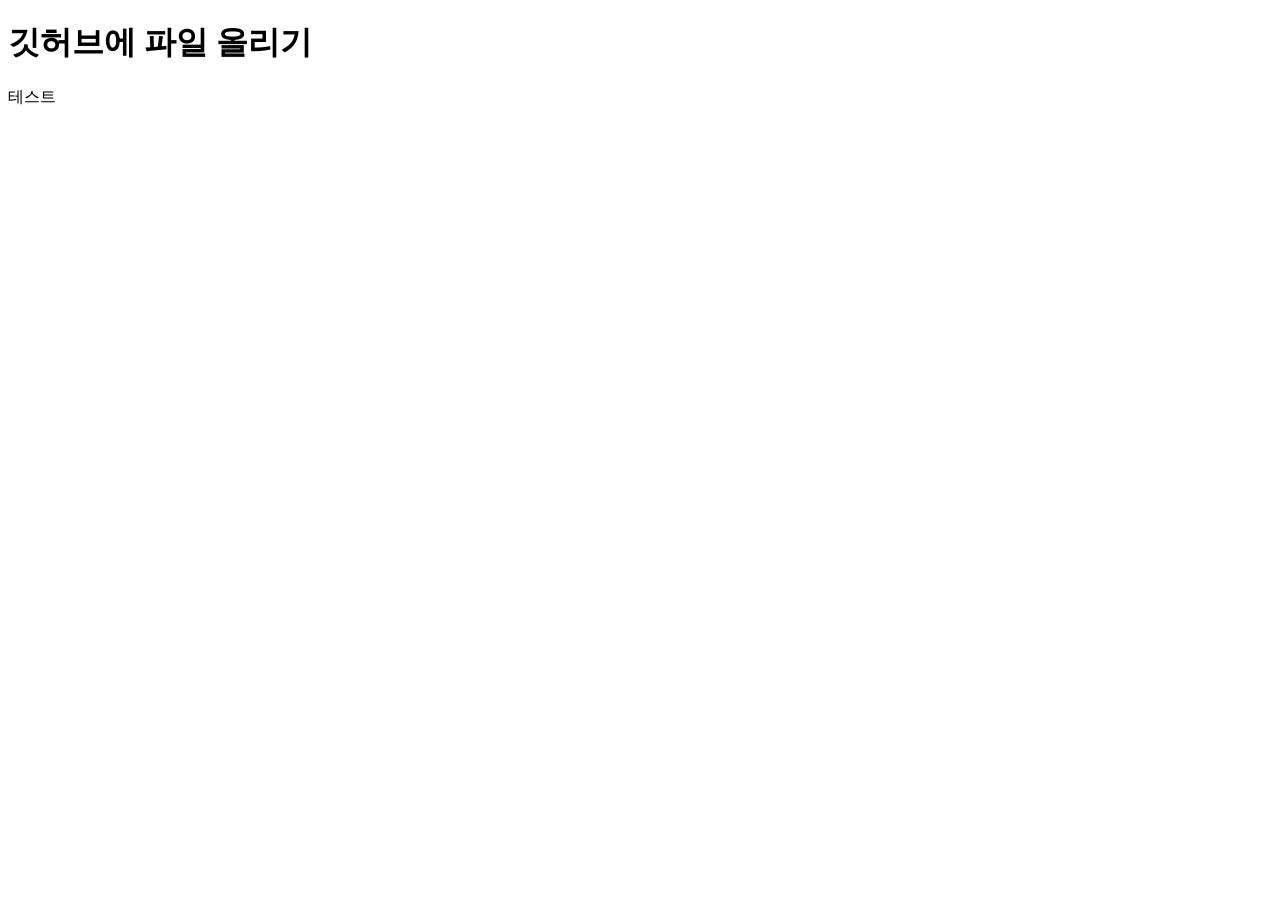
==== index.html @ 31ff4d88 "처음 올리는 버전" ====
<!DOCTYPE html>
<html lang="ko">
<head>
    <meta charset="UTF-8">
    <meta name="viewport" content="width=device-width, initial-scale=1.0">
    <title>깃허브에 올려보기</title>
</head>
<body>
    <h1>깃허브에 파일 올리기</h1>
    <p>테스트</p>
</body>
</html>
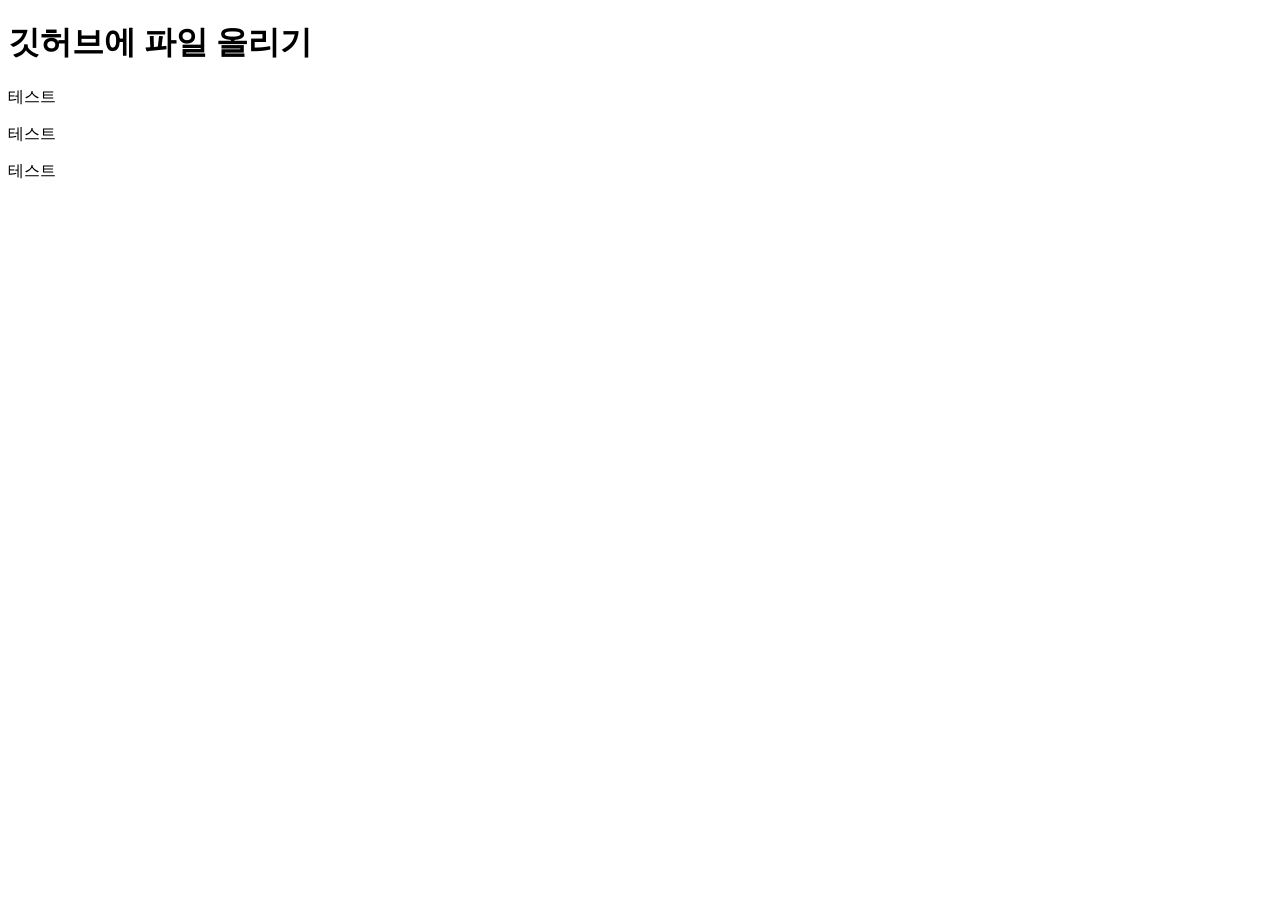
==== commit e5d2ca50: "두번째 수정" ====
--- a/index.html
+++ b/index.html
@@ -8,5 +8,7 @@
 <body>
     <h1>깃허브에 파일 올리기</h1>
     <p>테스트</p>
+    <p>테스트</p>
+    <p>테스트</p>
 </body>
 </html>
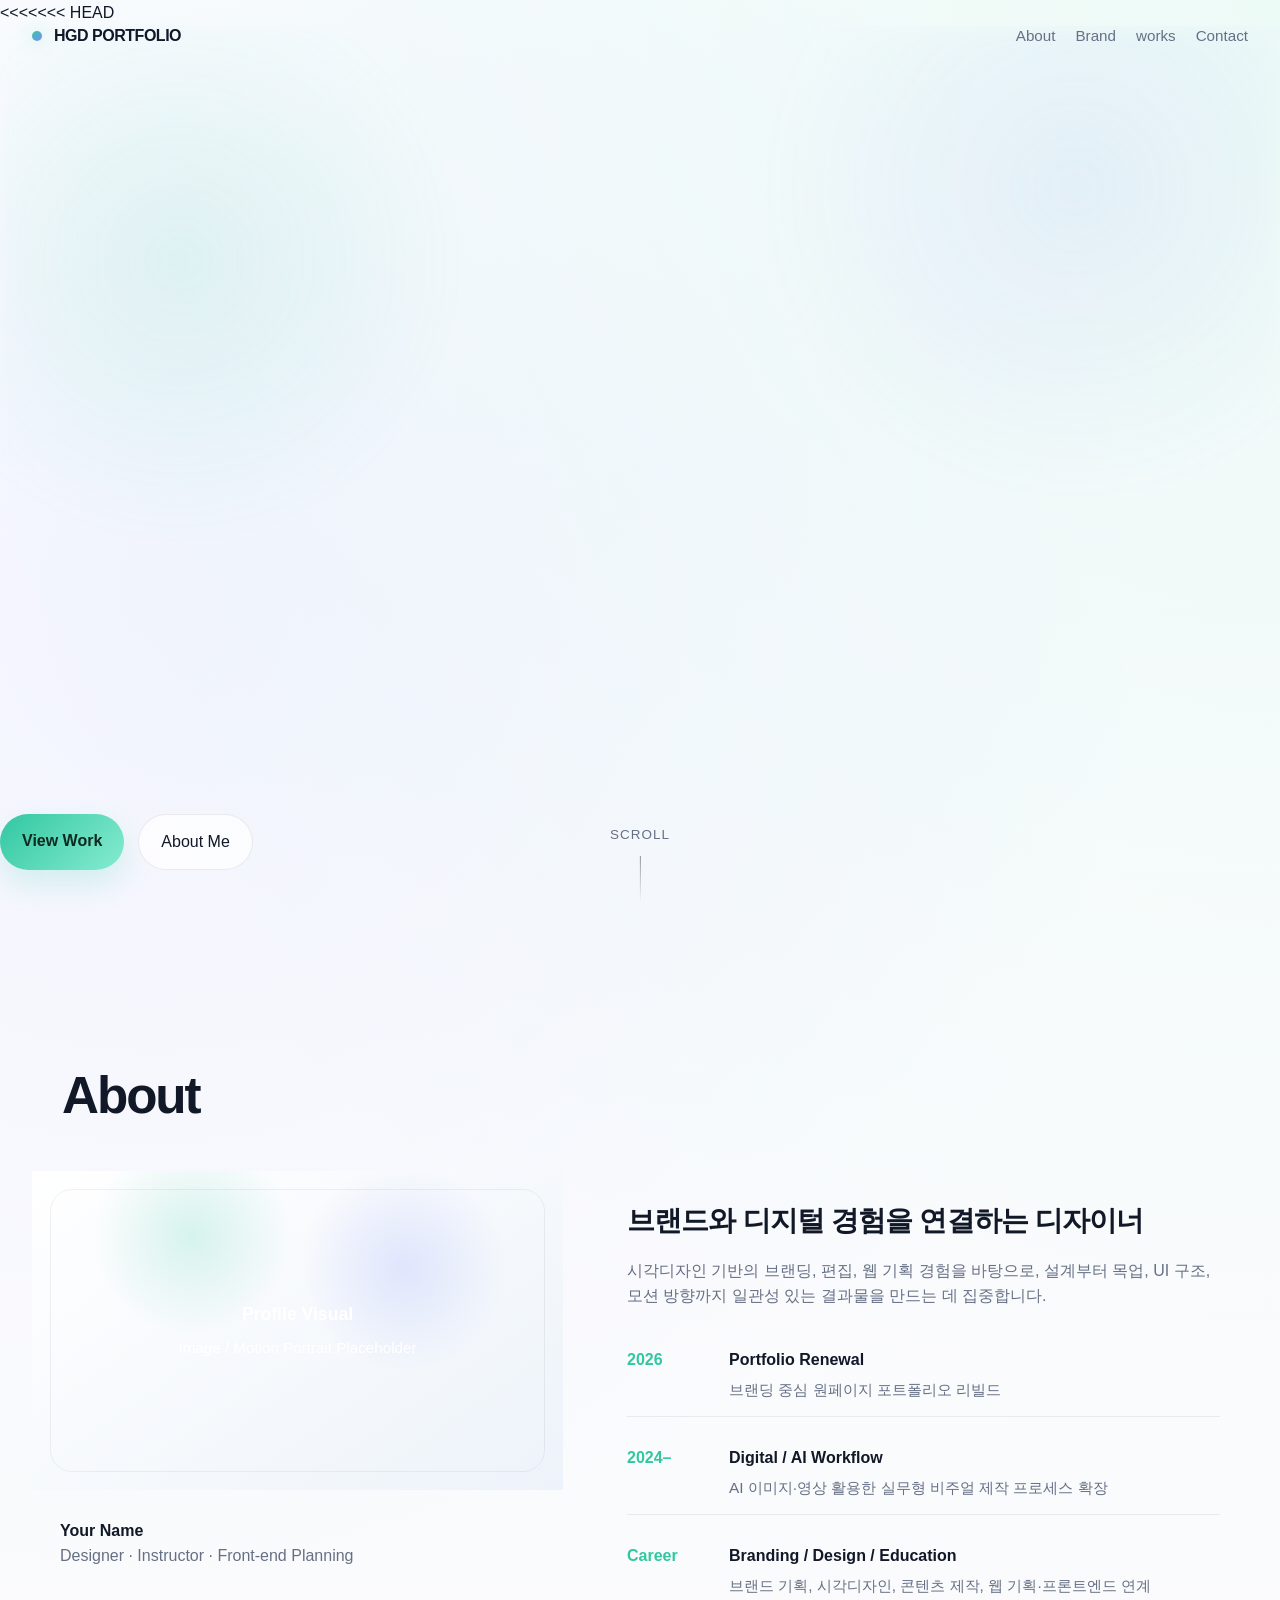
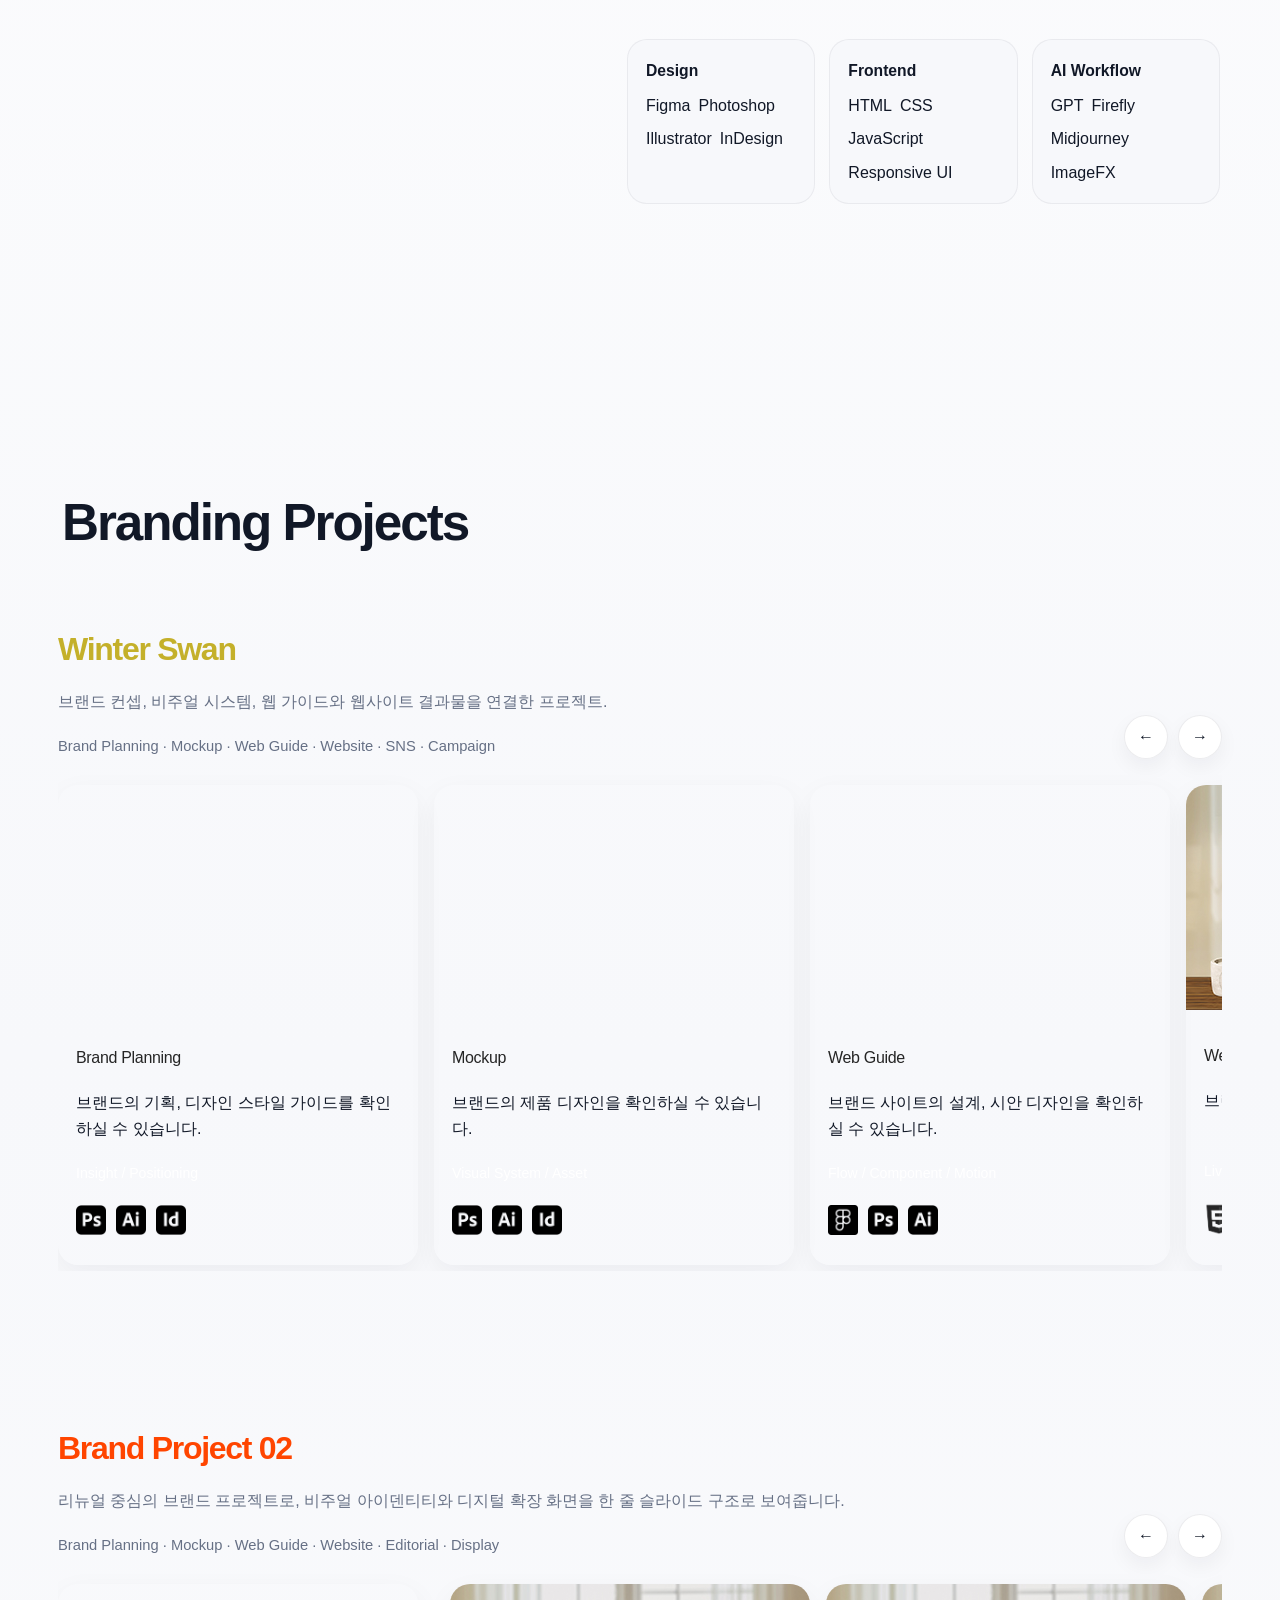
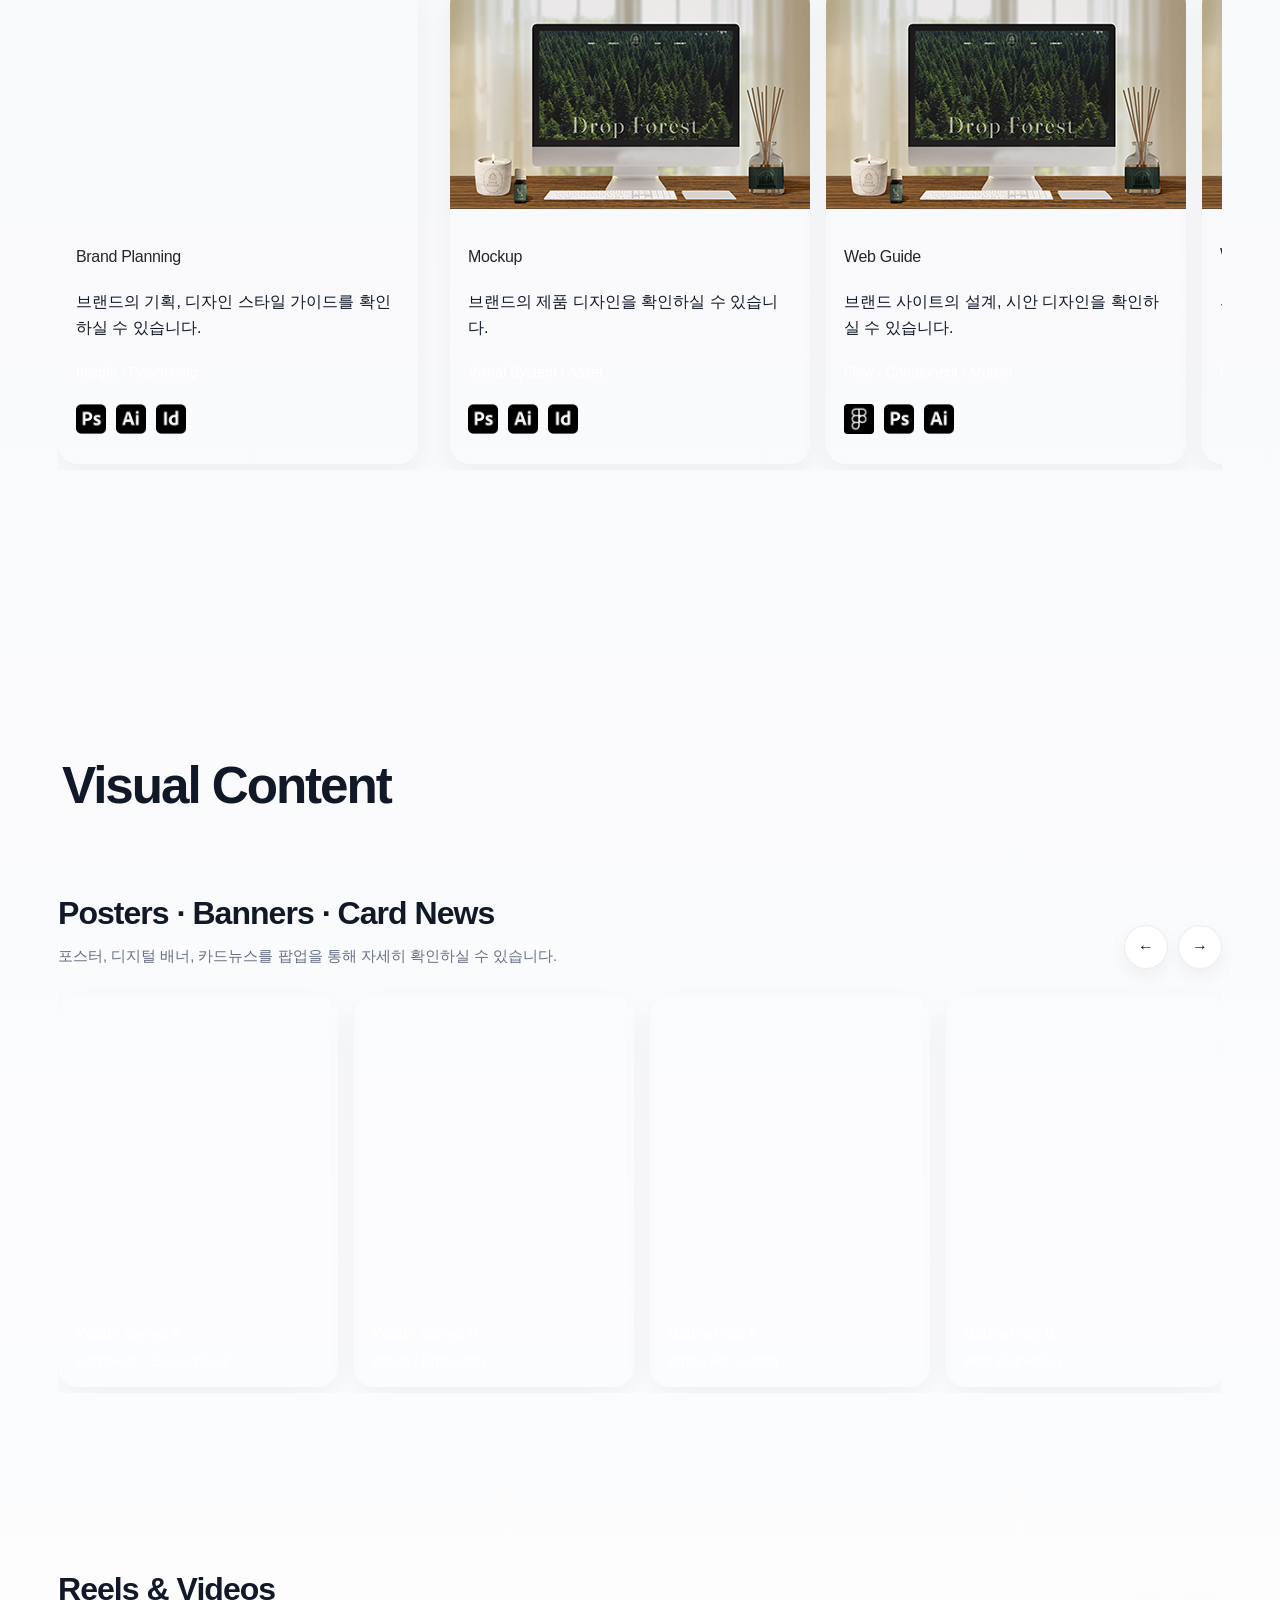
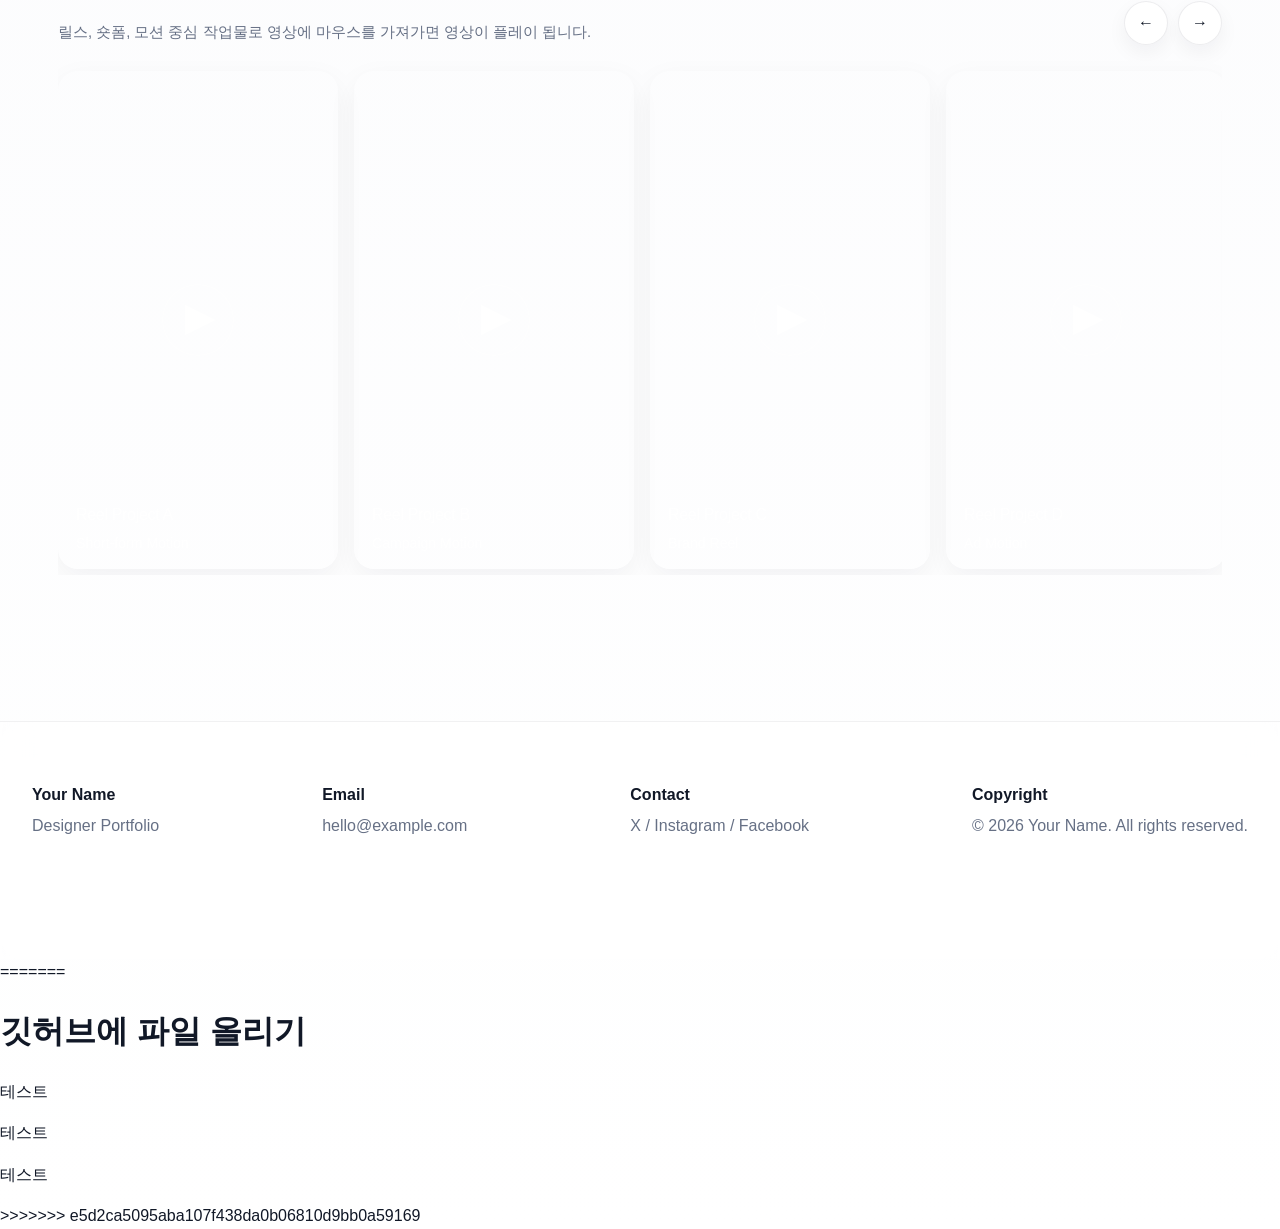
==== commit 8cdac64d: "ddd" ====
--- a/index.html
+++ b/index.html
@@ -1,5 +1,922 @@
 <!DOCTYPE html>
 <html lang="ko">
+<<<<<<< HEAD
+
+<head>
+  <meta charset="UTF-8" />
+  <meta name="viewport" content="width=device-width, initial-scale=1.0" />
+  <title>Portfolio</title>
+  <link rel="shortcut icon" href="assets/img/favicon.svg" type="image/x-icon">
+  <link rel="stylesheet" href="assets/css/style.css">
+
+
+</head>
+
+<body>
+  <header class="site-header" id="siteHeader">
+    <nav class="nav">
+      <a href="#hero" class="brand">HGD PORTFOLIO</a>
+      <div class="nav-links">
+        <a href="#about">About</a>
+        <a href="#branding">Brand</a>
+        <a href="#works">works</a>
+        <a href="#contact">Contact</a>
+      </div>
+    </nav>
+  </header>
+
+  <main>
+    <section class="hero" id="hero">
+      <video class="hero-video" autoplay muted loop playsinline preload="metadata">
+        <source src="assets/video/main-demo.mp4" type="video/mp4" />
+      </video>
+      <div class="hero-inner">
+        <div class="hero-actions">
+          <a class="btn btn-primary" href="#branding">View Work</a>
+          <a class="btn btn-secondary" href="#about">About Me</a>
+        </div>
+      </div>
+
+      <div class="scroll-indicator">Scroll</div>
+    </section>
+
+    <section class="section" id="about">
+      <div class="container">
+        <div class="section-head reveal reveal-scale">
+          <div>
+            <!-- <span class="eyebrow">이력과 기능을 함께 보여주는 소개 섹션</span> -->
+            <h2>About</h2>
+          </div>
+          <!-- <p>
+            단순한 자기소개가 아니라, 경력·작업 방향·도구 역량을 동시에 보여줄 수 있도록 설계한 영역입니다.
+          </p> -->
+        </div>
+
+        <div class="about-grid">
+          <article class="card profile-card reveal reveal-left">
+            <div class="profile-media" style="background:
+                radial-gradient(circle at 30% 20%, rgba(50,199,161,0.18), transparent 22%),
+                radial-gradient(circle at 70% 30%, rgba(123,140,255,0.18), transparent 24%),
+                linear-gradient(145deg, #ffffff 0%, #edf3fa 100%);
+                position: relative; overflow: hidden;">
+              <div style="position:absolute; inset:18px; border:1px solid rgba(17,24,39,0.06); border-radius:22px;">
+                <video class="thumb-video" autoplay loop muted playsinline preload="metadata">
+                  <source src="assets/video/profile-sample.mp4" type="video/mp4" />
+                </video>
+              </div>
+              <div style="position:relative; z-index:1; text-align:center; color:#fff;">
+                <strong style="display:block; color:#fff; font-size:1.1rem; margin-bottom:8px;">Profile
+                  Visual</strong>
+                <span>Image / Motion Portrait Placeholder</span>
+              </div>
+            </div>
+            <div class="profile-body">
+              <strong>Your Name</strong><br />
+              <span style="color: var(--text-muted);">Designer · Instructor · Front-end Planning</span>
+            </div>
+          </article>
+
+          <article class="card about-body reveal reveal-right">
+            <h3>브랜드와 디지털 경험을 연결하는 디자이너</h3>
+            <p>
+              시각디자인 기반의 브랜딩, 편집, 웹 기획 경험을 바탕으로,
+              설계부터 목업, UI 구조, 모션 방향까지 일관성 있는 결과물을 만드는 데 집중합니다.
+            </p>
+
+            <div class="timeline">
+              <div class="timeline-item">
+                <div class="timeline-year">2026</div>
+                <div class="timeline-role">
+                  <strong>Portfolio Renewal</strong>
+                  <span>브랜딩 중심 원페이지 포트폴리오 리빌드</span>
+                </div>
+              </div>
+              <div class="timeline-item">
+                <div class="timeline-year">2024–</div>
+                <div class="timeline-role">
+                  <strong>Digital / AI Workflow</strong>
+                  <span>AI 이미지·영상 활용한 실무형 비주얼 제작 프로세스 확장</span>
+                </div>
+              </div>
+              <div class="timeline-item">
+                <div class="timeline-year">Career</div>
+                <div class="timeline-role">
+                  <strong>Branding / Design / Education</strong>
+                  <span>브랜드 기획, 시각디자인, 콘텐츠 제작, 웹 기획·프론트엔드 연계</span>
+                </div>
+              </div>
+            </div>
+
+            <div class="skills">
+              <section class="skill-group">
+                <h4>Design</h4>
+                <div class="skill-tags">
+                  <span class="tag">Figma</span>
+                  <span class="tag">Photoshop</span>
+                  <span class="tag">Illustrator</span>
+                  <span class="tag">InDesign</span>
+                </div>
+              </section>
+              <section class="skill-group">
+                <h4>Frontend</h4>
+                <div class="skill-tags">
+                  <span class="tag">HTML</span>
+                  <span class="tag">CSS</span>
+                  <span class="tag">JavaScript</span>
+                  <span class="tag">Responsive UI</span>
+                </div>
+              </section>
+              <section class="skill-group">
+                <h4>AI Workflow</h4>
+                <div class="skill-tags">
+                  <span class="tag">GPT</span>
+                  <span class="tag">Firefly</span>
+                  <span class="tag">Midjourney</span>
+                  <span class="tag">ImageFX</span>
+                </div>
+              </section>
+            </div>
+          </article>
+        </div>
+      </div>
+    </section>
+
+    <section class="section" id="branding">
+      <div class="container">
+        <div class="section-head reveal reveal-scale">
+          <div>
+            <!-- <span class="eyebrow">브랜드별 한 줄 구성으로 세부 결과물을 미리 보기</span> -->
+            <h2>Branding Projects</h2>
+          </div>
+          <!-- <p>
+            각 브랜드마다 브랜드기획, 목업, 웹가이드, 웹사이트를 각각 별도 썸네일로 구성하고,
+            한 줄 슬라이드 안에서 빠르게 훑어볼 수 있도록 재구성했습니다.
+            <br>페이지 이동 후, 좀 더 자세한 작업 내용을 확인할 수 있습니다.
+          </p> -->
+        </div>
+
+        <div class="brand-stack">
+          <section class="card brand-row reveal reveal-scale">
+            <div class="brand-info brand1_color">
+              <!-- 브랜드별 색상  brand1_color-->
+
+              <h3>Winter Swan</h3>
+              <p>
+                브랜드 컨셉, 비주얼 시스템, 웹 가이드와 웹사이트 결과물을 연결한 프로젝트.
+              </p>
+              <!-- <div class="brand-meta">
+                <span class="tag"><a href="#" target="_blank">Identity</a></span>
+                <span class="tag"><a href="#" target="_blank">Design BX</a></span>
+                <span class="tag"><a href="#" target="_blank">Web Guide</a></span>
+                <span class="tag point-color"><a href="#" target="_blank">Web Site</a></span>
+                <span class="tag"><a href="#" target="_blank">Video Guide</a></span>
+                <span class="tag"><a href="#" target="_blank">App</a></span>
+              </div> -->
+            </div>
+
+            <div>
+              <div class="brand-slider-head">
+                <span class="brand-slider-title">Brand Planning · Mockup · Web Guide · Website · SNS · Campaign</span>
+                <div class="slider-controls">
+                  <button class="slider-btn" type="button" data-slider-prev="brandTrack01">←</button>
+                  <button class="slider-btn" type="button" data-slider-next="brandTrack01">→</button>
+                </div>
+              </div>
+              <div class="brand-track slider-track" id="brandTrack01">
+                <article class="thumb-card brand-thumb">
+                  <a href="./brand_plan.html" target="_blank">
+                    <video class="thumb-video" muted loop playsinline preload="metadata">
+                      <source src="assets/video/brand.mp4" type="video/mp4" />
+                    </video>
+
+                    <!-- <a href="#" target="_blank">
+                    <img src="assets/img/brand_thumbnail_sample.jpg" alt="brand">
+                  </a> -->
+                    <div class="thumb-overlay">
+                      <strong>Brand Planning</strong>
+                      <p class="thumb-explanation">브랜드의 기획, 디자인 스타일 가이드를 확인하실 수 있습니다.</p>
+                      <span>Insight / Positioning</span>
+                      <p class="skills-icon">
+                        <img src="assets/img/photoshop.png" alt="icon">
+                        <img src="assets/img/illustrator.png" alt="icon">
+                        <img src="assets/img/indesign.png" alt="icon">
+                      </p>
+                    </div>
+                  </a>
+                </article>
+            
+
+
+              <article class="thumb-card brand-thumb">
+                <!-- <video class="thumb-video" autoplay muted loop playsinline><source src="assets/brand-02-mockup.mp4" type="video/mp4" /></video> -->
+                <a href="./bibx.html" target="_blank">
+                  <video class="thumb-video" muted loop playsinline preload="metadata">
+                    <source src="assets/video/bibx.mp4" type="video/mp4" />
+                  </video>
+                  <div class="thumb-overlay">
+                    <strong>Mockup</strong>
+                    <p class="thumb-explanation">브랜드의 제품 디자인을 확인하실 수 있습니다.</p>
+                    <span>Visual System / Asset</span>
+                    <p class="skills-icon">
+                      <img src="assets/img/photoshop.png" alt="icon">
+                      <img src="assets/img/illustrator.png" alt="icon">
+                      <img src="assets/img/indesign.png" alt="icon">
+                    </p>
+                  </div>
+                </a>
+              </article>
+
+              <article class="thumb-card brand-thumb">
+                <a href="./web.html" target="_blank">
+                  <video class="thumb-video" muted loop playsinline preload="metadata">
+                    <source src="assets/video/web.mp4" type="video/mp4" />
+                  </video>
+                  <div class="thumb-overlay">
+                    <strong>Web Guide</strong>
+                    <p class="thumb-explanation">브랜드 사이트의 설계, 시안 디자인을 확인하실 수 있습니다.</p>
+                    <span>Flow / Component / Motion</span>
+                    <p class="skills-icon">
+                      <img src="assets/img/figma.png" alt="icon">
+                      <img src="assets/img/photoshop.png" alt="icon">
+                      <img src="assets/img/illustrator.png" alt="icon">
+                    </p>
+                  </div>
+                </a>
+              </article>
+
+              <article class="thumb-card brand-thumb">
+                <!-- <video class="thumb-video" autoplay muted loop playsinline><source src="assets/brand-02-site.mp4" type="video/mp4" /></video> -->
+                <a href="#" target="_blank">
+                  <img src="assets/img/brand_thumbnail_sample.jpg" alt="brand">
+                  <div class="thumb-overlay">
+                    <strong>Website</strong>
+                    <p class="thumb-explanation">브랜드 웹사이트를 확인하실 수 있습니다.</p>
+                    <span>Live Result / Motion UI</span>
+                    <p class="skills-icon">
+                      <img src="assets/img/html_icon.png" alt="icon">
+                      <img src="assets/img/vs_code.png" alt="icon">
+                    </p>
+                  </div>
+                  <div class="thumb-overlay"><strong></strong><span></span></div>
+                </a>
+              </article>
+
+              <article class="thumb-card brand-thumb">
+                <a href="#" target="_blank">
+                  <img src="assets/img/brand_thumbnail_sample.jpg" alt="brand">
+                  <div class="thumb-overlay">
+                    <strong>Editorial</strong>
+                    <p class="thumb-explanation">브랜드를 확인하실 수 있습니다.</p>
+                    <span>Layout / Print / Digital</span>
+                    <p class="skills-icon">
+                      <img src="assets/img/html_icon.png" alt="icon">
+                      <img src="assets/img/vs_code.png" alt="icon">
+                    </p>
+                  </div>
+                </a>
+              </article>
+
+              <article class="thumb-card brand-thumb">
+                <!-- <video class="thumb-video" autoplay muted loop playsinline><source src="assets/brand-02-display.mp4" type="video/mp4" /></video> -->
+                <a href="#" target="_blank">
+                  <img src="assets/img/brand_thumbnail_sample.jpg" alt="brand">
+                  <div class="thumb-overlay">
+                    <strong>Display</strong>
+                    <p class="thumb-explanation">브랜드를 확인하실 수 있습니다.</p>
+                    <span>Banner / Campaign / Motion</span>
+                    <p class="skills-icon">
+                      <img src="assets/img/html_icon.png" alt="icon">
+                      <img src="assets/img/vs_code.png" alt="icon">
+                    </p>
+                  </div>
+                </a>
+              </article>
+            </div>
+        </div>
+    </section>
+
+    <section class="card brand-row reveal reveal-scale">
+      <div class="brand-info brand2_color">
+        <!-- 브랜드별 색상  brand2_color-->
+        <h3>Brand Project 02</h3>
+        <p>
+          리뉴얼 중심의 브랜드 프로젝트로, 비주얼 아이덴티티와 디지털 확장 화면을 한 줄 슬라이드 구조로 보여줍니다.
+        </p>
+        <!-- <div class="brand-meta">
+                <span class="tag"><a href="#" target="_blank">Identity</a></span>
+                <span class="tag"><a href="#" target="_blank">Design BX</a></span>
+                <span class="tag"><a href="#" target="_blank">Web Guide</a></span>
+                <span class="tag point-color"><a href="#" target="_blank">Web Site</a></span>
+                <span class="tag"><a href="#" target="_blank">Video Guide</a></span>
+                <span class="tag"><a href="#" target="_blank">App</a></span>
+              </div> -->
+      </div>
+
+      <div>
+        <div class="brand-slider-head">
+          <span class="brand-slider-title">Brand Planning · Mockup · Web Guide · Website · Editorial ·
+            Display</span>
+          <div class="slider-controls">
+            <button class="slider-btn" type="button" data-slider-prev="brandTrack02">←</button>
+            <button class="slider-btn" type="button" data-slider-next="brandTrack02">→</button>
+          </div>
+        </div>
+        <div class="brand-track slider-track" id="brandTrack02">
+          <article class="thumb-card brand-thumb">
+            <a href="#" target="_blank">
+              <video class="thumb-video" muted loop playsinline preload="metadata">
+                <source src="assets/video/brand_thumbnail_video_sample.mp4" type="video/mp4" />
+              </video>
+
+              <!-- <a href="#" target="_blank">
+                    <img src="assets/img/brand_thumbnail_sample.jpg" alt="brand">
+                  </a> -->
+              <div class="thumb-overlay">
+                <strong>Brand Planning</strong>
+                <p class="thumb-explanation">브랜드의 기획, 디자인 스타일 가이드를 확인하실 수 있습니다.</p>
+                <span>Insight / Positioning</span>
+                <p class="skills-icon">
+                  <img src="assets/img/photoshop.png" alt="icon">
+                  <img src="assets/img/illustrator.png" alt="icon">
+                  <img src="assets/img/indesign.png" alt="icon">
+                </p>
+              </div>
+          </article>
+          </a>
+          <article class="thumb-card brand-thumb">
+            <!-- <video class="thumb-video" autoplay muted loop playsinline><source src="assets/brand-02-mockup.mp4" type="video/mp4" /></video> -->
+            <a href="#" target="_blank">
+              <img src="assets/img/brand_thumbnail_sample.jpg" alt="brand">
+              <div class="thumb-overlay">
+                <strong>Mockup</strong>
+                <p class="thumb-explanation">브랜드의 제품 디자인을 확인하실 수 있습니다.</p>
+                <span>Visual System / Asset</span>
+                <p class="skills-icon">
+                  <img src="assets/img/photoshop.png" alt="icon">
+                  <img src="assets/img/illustrator.png" alt="icon">
+                  <img src="assets/img/indesign.png" alt="icon">
+                </p>
+              </div>
+            </a>
+          </article>
+
+          <article class="thumb-card brand-thumb">
+            <a href="#" target="_blank">
+              <img src="assets/img/brand_thumbnail_sample.jpg" alt="brand">
+              <div class="thumb-overlay">
+                <strong>Web Guide</strong>
+                <p class="thumb-explanation">브랜드 사이트의 설계, 시안 디자인을 확인하실 수 있습니다.</p>
+                <span>Flow / Component / Motion</span>
+                <p class="skills-icon">
+                  <img src="assets/img/figma.png" alt="icon">
+                  <img src="assets/img/photoshop.png" alt="icon">
+                  <img src="assets/img/illustrator.png" alt="icon">
+                </p>
+              </div>
+            </a>
+          </article>
+
+          <article class="thumb-card brand-thumb">
+            <!-- <video class="thumb-video" autoplay muted loop playsinline><source src="assets/brand-02-site.mp4" type="video/mp4" /></video> -->
+            <a href="#" target="_blank">
+              <img src="assets/img/brand_thumbnail_sample.jpg" alt="brand">
+              <div class="thumb-overlay">
+                <strong>Website</strong>
+                <p class="thumb-explanation">브랜드 웹사이트를 확인하실 수 있습니다.</p>
+                <span>Live Result / Motion UI</span>
+                <p class="skills-icon">
+                  <img src="assets/img/html_icon.png" alt="icon">
+                  <img src="assets/img/vs_code.png" alt="icon">
+                </p>
+              </div>
+              <div class="thumb-overlay"><strong></strong><span></span></div>
+            </a>
+          </article>
+
+          <article class="thumb-card brand-thumb">
+            <a href="#" target="_blank">
+              <img src="assets/img/brand_thumbnail_sample.jpg" alt="brand">
+              <div class="thumb-overlay">
+                <strong>Editorial</strong>
+                <p class="thumb-explanation">브랜드를 확인하실 수 있습니다.</p>
+                <span>Layout / Print / Digital</span>
+                <p class="skills-icon">
+                  <img src="assets/img/html_icon.png" alt="icon">
+                  <img src="assets/img/vs_code.png" alt="icon">
+                </p>
+              </div>
+            </a>
+          </article>
+
+          <article class="thumb-card brand-thumb">
+            <!-- <video class="thumb-video" autoplay muted loop playsinline><source src="assets/brand-02-display.mp4" type="video/mp4" /></video> -->
+            <a href="#" target="_blank">
+              <img src="assets/img/brand_thumbnail_sample.jpg" alt="brand">
+              <div class="thumb-overlay">
+                <strong>Display</strong>
+                <p class="thumb-explanation">브랜드를 확인하실 수 있습니다.</p>
+                <span>Banner / Campaign / Motion</span>
+                <p class="skills-icon">
+                  <img src="assets/img/html_icon.png" alt="icon">
+                  <img src="assets/img/vs_code.png" alt="icon">
+                </p>
+              </div>
+            </a>
+          </article>
+        </div>
+      </div>
+    </section>
+    </div>
+    </div>
+    </section>
+
+    <section class="section" id="works">
+      <div class="container">
+        <div class="section-head reveal reveal-scale">
+          <div>
+            <!-- <span class="eyebrow">포스터, 배너, 카드뉴스, 릴스·영상 작업을 구성/span> -->
+            <h2>Visual Content</h2>
+          </div>
+          <!-- <p>
+            정지형 비주얼 작업은 한 줄 안에서 함께 보여주고, 영상 작업은 별도 행으로 분리해 흐름이 자연스럽도록 정리했습니다.
+          </p> -->
+        </div>
+
+        <div class="works-stack">
+          <section class="card work-row reveal reveal-scale">
+            <div class="work-row-head">
+              <div>
+                <h3>Posters · Banners · Card News</h3>
+                <p>포스터, 디지털 배너, 카드뉴스를 팝업을 통해 자세히 확인하실 수 있습니다.</p>
+              </div>
+              <div class="slider-controls">
+                <button class="slider-btn" type="button" data-slider-prev="visualTrack">←</button>
+                <button class="slider-btn" type="button" data-slider-next="visualTrack">→</button>
+              </div>
+            </div>
+            <div class="thumb-track slider-track" id="visualTrack">
+              <!-- poster / banner / cardnews / reels 모달 전용 큰 이미지는 data-modal-media="assets/img/원하는파일.jpg" 로 직접 지정 -->
+              <!-- 카드별 모달 비율은 data-modal-ratio="가로 / 세로" 형식으로 지정: 예) 1200 / 628, 1 / 1, 9 / 16, 1080 / 1350 -->
+              <article class="poster-thumb thumb-card modal-card" data-modal-type="poster"
+                data-modal-label="Poster Project" data-modal-title="Poster Series A"
+                data-modal-description="이벤트 홍보용 포스터 시리즈입니다. 타이포그래피와 무드 중심의 키비주얼 작업입니다." data-modal-role="Poster Design"
+                data-modal-tools="Photoshop, Illustrator"
+                data-modal-summary="전시/행사 성격의 키비주얼 포스터 시리즈입니다. 메인 타이포와 무드 중심 그래픽으로 메시지를 압축해 전달합니다."
+                data-modal-meta1-label="Format" data-modal-meta1-value="A2 Poster / Digital Adaptation"
+                data-modal-meta2-label="Client" data-modal-meta2-value="Brand Campaign" data-modal-meta3-label="Year"
+                data-modal-meta3-value="2026" data-modal-meta4-label="Concept"
+                data-modal-meta4-value="Bold Type / Minimal Mood" data-modal-tags="Typography, Campaign, Key Visual"
+                data-modal-note-title="Editable Note"
+                data-modal-note="이 영역은 포스터 전용 메모 박스입니다. 전시 개요, 인쇄 사양, 제작 포인트 등으로 자유롭게 수정하면 됩니다."
+                data-modal-video="Poster motion teaser area" data-modal-link="https://example.com"
+                data-modal-media="assets/img/poster_thumbnail_sample.jpg" data-modal-ratio="3 / 4">
+                <video class="thumb-video" muted loop playsinline preload="metadata">
+                  <source src="assets/video/poster.mp4" type="video/mp4" />
+                </video>
+                <div class="thumb-overlay"><strong>Poster Series A</strong><span>Campaign / Event Visual</span></div>
+              </article>
+
+              <article class="poster-thumb thumb-card modal-card" data-modal-type="poster" data-modal-label="Poster"
+                data-modal-title="Poster Series B" data-modal-description="브랜드 포스터 시리즈입니다."
+                data-modal-role="Poster Design" data-modal-tools="Photoshop"
+                data-modal-summary="브랜드 무드를 중심으로 전개한 포스터 시리즈입니다." data-modal-meta1-label="Format"
+                data-modal-meta1-value="B1 / SNS Poster" data-modal-meta2-label="Client"
+                data-modal-meta2-value="Brand Promotion" data-modal-meta3-label="Year" data-modal-meta3-value="2026"
+                data-modal-meta4-label="Concept" data-modal-meta4-value="Graphic Mood"
+                data-modal-tags="Poster, Branding" data-modal-note-title="Editable Note"
+                data-modal-note="포스터 프로젝트 설명을 여기서 직접 바꿀 수 있습니다." data-modal-video="Poster preview"
+                data-modal-link="https://example.com" data-modal-media="assets/img/poster_thumbnail_sample.jpg"
+                data-modal-ratio="5 / 7">
+                <video class="thumb-video" muted loop playsinline preload="metadata">
+                  <source src="assets/video/poster.mp4" type="video/mp4" />
+                </video>
+                <div class="thumb-overlay"><strong>Poster Series B</strong><span>Brand / Promotion</span></div>
+              </article>
+
+              <article class="ad-thumb thumb-card modal-card" data-modal-type="banner" data-modal-label="Banner Project"
+                data-modal-title="Banner Set A" data-modal-description="디지털 배너 광고 세트입니다."
+                data-modal-role="Banner Design" data-modal-tools="Photoshop, Figma"
+                data-modal-summary="퍼포먼스 배너와 SNS용 변형 소재를 함께 설계한 배너 세트입니다." data-modal-meta1-label="Platform"
+                data-modal-meta1-value="Meta / Web / App" data-modal-meta2-label="Campaign"
+                data-modal-meta2-value="Seasonal Promotion" data-modal-meta3-label="Size"
+                data-modal-meta3-value="1080x1080 / 1200x628" data-modal-meta4-label="Placement"
+                data-modal-meta4-value="Feed / Display / Landing" data-modal-tags="Banner, Performance, SNS"
+                data-modal-note-title="Editable Note" data-modal-note="배너는 플랫폼, 사이즈, CTA 방향 등을 이 박스에서 자유롭게 수정하면 됩니다."
+                data-modal-video="Banner motion preview" data-modal-link="https://example.com"
+                data-modal-media="assets/img/banner_sample.jpeg" data-modal-ratio="1200 / 628">
+                <video class="thumb-video" muted loop playsinline preload="metadata">
+                  <source src="assets/video/ad_sample_01.mp4" type="video/mp4" />
+                </video>
+                <div class="thumb-overlay"><strong>Banner Set A</strong><span>Digital Ad System</span></div>
+              </article>
+
+              <article class="ad-thumb thumb-card modal-card" data-modal-type="banner" data-modal-label="Banner"
+                data-modal-title="Banner Set B" data-modal-description="프로모션 웹 배너 세트입니다."
+                data-modal-role="Banner Design" data-modal-tools="Photoshop" data-modal-summary="웹 프로모션 메인/서브 배너 세트입니다."
+                data-modal-meta1-label="Platform" data-modal-meta1-value="Website" data-modal-meta2-label="Campaign"
+                data-modal-meta2-value="Promotion" data-modal-meta3-label="Size"
+                data-modal-meta3-value="PC / Mobile Responsive" data-modal-meta4-label="Placement"
+                data-modal-meta4-value="Hero / Mid Banner" data-modal-tags="Banner, Web"
+                data-modal-note-title="Editable Note" data-modal-note="배너 프로젝트 설명을 이 텍스트로 바꾸면 됩니다."
+                data-modal-video="Banner motion preview" data-modal-link="https://example.com"
+                data-modal-media="assets/img/banner_sample.jpeg">
+                <video class="thumb-video" muted loop playsinline preload="metadata">
+                  <source src="assets/video/ad_sample_01.mp4" type="video/mp4" />
+                </video>
+                <div class="thumb-overlay"><strong>Banner Set B</strong><span>Web Promotion</span></div>
+              </article>
+
+              <article class="cardnews-thumb thumb-card modal-card" data-modal-type="cardnews"
+                data-modal-label="Card News Project" data-modal-title="Card News Series A"
+                data-modal-description="브랜드 메시지를 카드뉴스 형식으로 재구성한 시리즈입니다. 모달에서 여러 장의 카드뉴스를 순서대로 확인할 수 있습니다."
+                data-modal-role="Card News Design" data-modal-tools="Photoshop, Illustrator"
+                data-modal-summary="인스타그램 캐러셀 형식의 카드뉴스입니다. 첫 장에서 주제를 제시하고 뒤로 갈수록 정보 흐름이 이어지도록 구성했습니다."
+                data-modal-meta1-label="Topic" data-modal-meta1-value="Brand Story" data-modal-meta2-label="Pages"
+                data-modal-meta2-value="7 Pages" data-modal-meta3-label="Flow"
+                data-modal-meta3-value="Cover → Info → CTA" data-modal-meta4-label="Style"
+                data-modal-meta4-value="Editorial Carousel" data-modal-tags="Card News, Carousel, Storytelling"
+                data-modal-note-title="Editable Note"
+                data-modal-note="카드뉴스는 페이지 흐름, 표지 방향, 정보 구성 방식 등을 이 박스에서 자유롭게 수정할 수 있습니다."
+                data-modal-video="Card news preview" data-modal-link="https://example.com"
+                data-modal-images="assets/img/CardNews1.png|assets/img/CardNews2.png|assets/img/CardNews3.png|assets/img/CardNews4.png|assets/img/CardNews5.png|assets/img/CardNews6.png|assets/img/CardNews7.png"
+                data-modal-ratio="4 / 5">
+                <div class="thumb-image">
+                  <img src="assets/img/CardNews1.png" alt="card news">
+                </div>
+                <div class="thumb-overlay"><strong>Card News Series A</strong><span>Brand Story / Slide Deck</span>
+                </div>
+              </article>
+
+              <article class="cardnews-thumb thumb-card modal-card" data-modal-type="cardnews"
+                data-modal-label="Card News" data-modal-title="Card News Series B"
+                data-modal-description="프로모션 콘텐츠를 정보형 카드뉴스로 정리한 작업입니다." data-modal-role="Card News Design"
+                data-modal-tools="Photoshop, Figma" data-modal-summary="정보 전달 중심의 프로모션 카드뉴스입니다."
+                data-modal-meta1-label="Topic" data-modal-meta1-value="Promotion" data-modal-meta2-label="Pages"
+                data-modal-meta2-value="7 Pages" data-modal-meta3-label="Flow"
+                data-modal-meta3-value="Intro → Detail → CTA" data-modal-meta4-label="Style"
+                data-modal-meta4-value="Clean Info Layout" data-modal-tags="Promotion, Information"
+                data-modal-note-title="Editable Note" data-modal-note="카드뉴스 프로젝트용 자유 메모 영역입니다."
+                data-modal-video="Card news preview" data-modal-link="https://example.com"
+                data-modal-images="assets/img/CardNews1.png|assets/img/CardNews2.png|assets/img/CardNews3.png|assets/img/CardNews4.png|assets/img/CardNews5.png|assets/img/CardNews6.png|assets/img/CardNews7.png">
+                <div class="thumb-image">
+                  <img src="assets/img/CardNews1.png" alt="card news">
+                </div>
+                <div class="thumb-overlay"><strong>Card News Series B</strong><span>Promotion / Information</span></div>
+              </article>
+
+
+
+
+
+            </div>
+          </section>
+
+          <section class="card work-row reveal reveal-scale">
+            <div class="work-row-head">
+              <div>
+                <h3>Reels & Videos</h3>
+                <p>릴스, 숏폼, 모션 중심 작업물로 영상에 마우스를 가져가면 영상이 플레이 됩니다.</p>
+              </div>
+              <div class="slider-controls">
+                <button class="slider-btn" type="button" data-slider-prev="videoTrack">←</button>
+                <button class="slider-btn" type="button" data-slider-next="videoTrack">→</button>
+              </div>
+            </div>
+            <div class="thumb-track slider-track" id="videoTrack">
+              <article class="reels-thumb thumb-card modal-card" data-modal-type="reels"
+                data-modal-title="Reel Project A"
+                data-modal-description="숏폼 중심의 브랜드 릴스 프로젝트입니다. 모션 리듬과 메시지 전달을 고려해 구성했습니다."
+                data-modal-role="Motion Design / Reel Editing" data-modal-tools="Premiere Pro, After Effects"
+                data-modal-meta1-label="Format" data-modal-meta1-value="9:16 Vertical" data-modal-meta2-label="Duration"
+                data-modal-meta2-value="15 sec" data-modal-tags="Reels, Short-form, Motion"
+                data-modal-note-title="Editable Note"
+                data-modal-note="릴스 전용 모달 템플릿입니다. 영상 콘셉트, 후킹 포인트, 자막 구성 등을 자유롭게 수정하세요."
+                data-modal-link="https://example.com" data-modal-media="assets/video/Reels_sample_01.mp4"
+                data-modal-ratio="9 / 16">
+                <video class="thumb-video" muted loop playsinline preload="metadata">
+                  <source src="assets/video/Reels_sample_01.mp4" type="video/mp4" />
+                </video>
+                <div class="thumb-play-button" aria-hidden="true">
+                  <span class="thumb-play-icon"></span>
+                </div>
+                <div class="thumb-overlay">
+                  <strong>Reel Project A</strong>
+                  <span>Short-form Motion</span>
+                </div>
+              </article>
+
+              <article class="reels-thumb thumb-card modal-card" data-modal-type="reels"
+                data-modal-title="Reel Project B" data-modal-description="캠페인 메시지를 짧은 영상으로 압축한 릴스 작업입니다."
+                data-modal-role="Campaign Motion" data-modal-tools="Premiere Pro" data-modal-meta1-label="Format"
+                data-modal-meta1-value="9:16 Vertical" data-modal-meta2-label="Duration" data-modal-meta2-value="12 sec"
+                data-modal-tags="Campaign, Reels" data-modal-note-title="Editable Note"
+                data-modal-note="릴스 B 설명을 이 영역에서 직접 수정할 수 있습니다." data-modal-link="https://example.com"
+                data-modal-media="assets/video/Reels_sample_01.mp4">
+                <video class="thumb-video" muted loop playsinline preload="metadata">
+                  <source src="assets/video/Reels_sample_01.mp4" type="video/mp4" />
+                </video>
+                <div class="thumb-play-button" aria-hidden="true">
+                  <span class="thumb-play-icon"></span>
+                </div>
+                <div class="thumb-overlay">
+                  <strong>Reel Project B</strong>
+                  <span>Campaign Motion</span>
+                </div>
+              </article>
+
+              <article class="reels-thumb thumb-card modal-card" data-modal-type="reels"
+                data-modal-title="Reel Project C" data-modal-description="브랜드 무드를 강조한 숏폼 영상입니다."
+                data-modal-role="Brand Motion" data-modal-tools="Premiere Pro" data-modal-meta1-label="Format"
+                data-modal-meta1-value="9:16 Vertical" data-modal-meta2-label="Duration" data-modal-meta2-value="10 sec"
+                data-modal-tags="Brand Reel, Motion" data-modal-note-title="Editable Note"
+                data-modal-note="브랜드 릴스 C에 대한 메모를 자유롭게 기입하세요." data-modal-link="https://example.com"
+                data-modal-media="assets/video/Reels_sample_01.mp4">
+                <video class="thumb-video" muted loop playsinline preload="metadata">
+                  <source src="assets/video/Reels_sample_01.mp4" type="video/mp4" />
+                </video>
+                <div class="thumb-play-button" aria-hidden="true">
+                  <span class="thumb-play-icon"></span>
+                </div>
+                <div class="thumb-overlay">
+                  <strong>Reel Project C</strong>
+                  <span>Brand Reel</span>
+                </div>
+              </article>
+
+              <article class="reels-thumb thumb-card modal-card" data-modal-type="reels"
+                data-modal-title="Reel Project D" data-modal-description="광고성 메시지를 중심으로 한 모션 릴스입니다."
+                data-modal-role="Ad Motion" data-modal-tools="Premiere Pro" data-modal-meta1-label="Format"
+                data-modal-meta1-value="9:16 Vertical" data-modal-meta2-label="Duration" data-modal-meta2-value="20 sec"
+                data-modal-tags="Ad Motion, Short-form" data-modal-note-title="Editable Note"
+                data-modal-note="광고 릴스 D 설명을 수정하세요." data-modal-link="https://example.com"
+                data-modal-media="assets/video/Reels_sample_01.mp4">
+                <video class="thumb-video" muted loop playsinline preload="metadata">
+                  <source src="assets/video/Reels_sample_01.mp4" type="video/mp4" />
+                </video>
+                <div class="thumb-play-button" aria-hidden="true">
+                  <span class="thumb-play-icon"></span>
+                </div>
+                <div class="thumb-overlay">
+                  <strong>Reel Project D</strong>
+                  <span>Ad Motion</span>
+                </div>
+              </article>
+
+              <article class="reels-thumb thumb-card modal-card" data-modal-type="reels"
+                data-modal-title="Reel Project E" data-modal-description="브랜드 인트로 성격의 영상 작업입니다."
+                data-modal-role="Intro Motion" data-modal-tools="Premiere Pro" data-modal-meta1-label="Format"
+                data-modal-meta1-value="9:16 Vertical" data-modal-meta2-label="Duration" data-modal-meta2-value="08 sec"
+                data-modal-tags="Intro, Reels" data-modal-note-title="Editable Note"
+                data-modal-note="인트로 릴스 E에 대한 설명입니다." data-modal-link="https://example.com"
+                data-modal-media="assets/video/Reels_sample_01.mp4">
+                <video class="thumb-video" muted loop playsinline preload="metadata">
+                  <source src="assets/video/Reels_sample_01.mp4" type="video/mp4" />
+                </video>
+                <div class="thumb-play-button" aria-hidden="true">
+                  <span class="thumb-play-icon"></span>
+                </div>
+                <div class="thumb-overlay">
+                  <strong>Reel Project E</strong>
+                  <span>Brand Intro</span>
+                </div>
+              </article>
+
+              <article class="reels-thumb thumb-card modal-card" data-modal-type="reels"
+                data-modal-title="Reel Project F" data-modal-description="브랜드 인트로 영상 확장 버전입니다."
+                data-modal-role="Motion Design" data-modal-tools="Premiere Pro" data-modal-meta1-label="Format"
+                data-modal-meta1-value="9:16 Vertical" data-modal-meta2-label="Duration" data-modal-meta2-value="18 sec"
+                data-modal-tags="Brand Intro, Reel" data-modal-note-title="Editable Note"
+                data-modal-note="릴스 F 전용 설명 영역입니다." data-modal-link="https://example.com"
+                data-modal-media="assets/video/Reels_sample_01.mp4">
+                <video class="thumb-video" muted loop playsinline preload="metadata">
+                  <source src="assets/video/Reels_sample_01.mp4" type="video/mp4" />
+                </video>
+                <div class="thumb-play-button" aria-hidden="true">
+                  <span class="thumb-play-icon"></span>
+                </div>
+                <div class="thumb-overlay">
+                  <strong>Reel Project F</strong>
+                  <span>Brand Intro</span>
+                </div>
+              </article>
+              <!-- <article class="reels-thumb thumb-card modal-card" data-modal-title="Reel Project F"
+                data-modal-description="브랜드 인트로 영상입니다." data-modal-role="Motion Design / Short-form"
+                data-modal-tools="Premiere Pro, AI Video" data-modal-video="Reel preview area"
+                data-modal-link="https://example.com">
+                <video class="thumb-video" muted loop playsinline preload="metadata">
+                  <source src="assets/video/Reels_sample_01.mp4" type="video/mp4" />
+                </video>
+                <div class="thumb-play-button" aria-hidden="true">
+                  <span class="thumb-play-icon"></span>
+                </div>
+                <div class="thumb-overlay">
+                  <strong>Reel Project F</strong>
+                  <span>Brand Intro</span>
+                </div>
+              </article> -->
+            </div>
+          </section>
+        </div>
+      </div>
+    </section>
+  </main>
+
+  <footer class="site-footer" id="contact">
+    <div class="footer-grid">
+      <div><strong>Your Name</strong><span>Designer Portfolio</span></div>
+      <div><strong>Email</strong><a href="mailto:hello@example.com">hello@example.com</a></div>
+      <div><strong>Contact</strong><span>X / Instagram / Facebook</span></div>
+      <div><strong>Copyright</strong><span>© 2026 Your Name. All rights reserved.</span></div>
+    </div>
+  </footer>
+
+
+  <div class="modal" id="portfolioModal" aria-hidden="true" role="dialog" aria-modal="true">
+    <div class="modal-dialog">
+      <button class="modal-close" type="button" aria-label="닫기">✕</button>
+      <div class="modal-content">
+        <div class="modal-gallery">
+          <div class="modal-hero-wrap">
+            <button class="modal-nav modal-nav-prev" id="modalPrev" type="button" aria-label="이전 이미지">←</button>
+            <div class="modal-hero-media" id="modalHeroMedia">Main Preview</div>
+            <button class="modal-nav modal-nav-next" id="modalNext" type="button" aria-label="다음 이미지">→</button>
+            <div class="modal-page-indicator" id="modalPageIndicator">1 / 1</div>
+          </div>
+          <div class="modal-thumbs" id="modalThumbs">
+            <div class="modal-thumb">Mockup 01</div>
+            <div class="modal-thumb">Mockup 02</div>
+            <div class="modal-thumb">Wireframe</div>
+          </div>
+        </div>
+
+        <div class="modal-body" id="modalDynamicBody"></div>
+      </div>
+    </div>
+  </div>
+
+  <!-- ===== Modal layout templates: poster / banner / cardnews / reels 를 각각 직접 수정하세요 ===== -->
+  <template id="modalTemplatePoster">
+    <span class="modal-type-badge" data-field="badgeLabel">Poster Project</span>
+    <div class="modal-summary-card">
+      <strong data-field="title">Project Title</strong>
+      <p data-field="description">Project description</p>
+    </div>
+    <div class="modal-meta-grid">
+      <div class="modal-meta-card">
+        <strong>Role</strong>
+        <span data-field="role">Poster Design</span>
+      </div>
+      <div class="modal-meta-card">
+        <strong>Tools</strong>
+        <span data-field="tools">Photoshop, Illustrator</span>
+      </div>
+
+      <div>
+        <strong style="display:block; margin-bottom:10px;">Keywords</strong>
+        <div class="modal-tag-list" data-list="tags"></div>
+      </div>
+
+
+    </div>
+  </template>
+
+  <template id="modalTemplateBanner">
+    <span class="modal-type-badge" data-field="badgeLabel">Banner Project</span>
+    <div class="modal-summary-card">
+      <strong data-field="title">Project Title</strong>
+      <p data-field="description">Project description</p>
+    </div>
+    <div class="modal-meta-grid">
+      <div class="modal-meta-card">
+        <strong>Role</strong>
+        <span data-field="role">Banner Design</span>
+      </div>
+      <div class="modal-meta-card">
+        <strong>Tools</strong>
+        <span data-field="tools">Photoshop, Figma</span>
+      </div>
+
+    </div>
+
+    <div>
+      <strong style="display:block; margin-bottom:10px;">Keywords</strong>
+      <div class="modal-tag-list" data-list="tags"></div>
+    </div>
+
+  </template>
+
+  <template id="modalTemplateCardnews">
+    <span class="modal-type-badge" data-field="badgeLabel">Card News Project</span>
+    <div class="modal-summary-card">
+      <strong data-field="title">Project Title</strong>
+      <p data-field="description">Project description</p>
+    </div>
+
+    <div class="modal-meta-card">
+      <strong>Tools</strong>
+      <span data-field="tools">Photoshop, Figma</span>
+    </div>
+
+    </div>
+
+    <div>
+      <strong style="display:block; margin-bottom:10px;">Keywords</strong>
+      <div class="modal-tag-list" data-list="tags"></div>
+    </div>
+
+    <div class="modal-actions">
+      <!-- <a class="modal-link" id="modalLink" href="#" target="_blank" rel="noreferrer noopener">Visit Website</a> -->
+      <a class="modal-action-link" id="modalSubLink" href="#" target="_blank" rel="noreferrer noopener">View
+        Campaign</a>
+    </div>
+  </template>
+
+  <template id="modalTemplateReels">
+    <span class="modal-type-badge" data-field="badgeLabel">Reels · Video Project</span>
+    <div class="modal-summary-card">
+      <strong data-field="title">Project Title</strong>
+      <p data-field="description">Project description</p>
+    </div>
+    <div class="modal-meta-grid">
+      <div class="modal-meta-card">
+        <strong>Role</strong>
+        <span data-field="role">Motion Design</span>
+      </div>
+      <div class="modal-meta-card">
+        <strong>Tools</strong>
+        <span data-field="tools">Premiere Pro, After Effects</span>
+      </div>
+      <div class="modal-meta-card">
+        <strong data-field="meta1Label">Format</strong>
+        <span data-field="meta1Value">9:16 Reel</span>
+      </div>
+      <div class="modal-meta-card">
+        <strong data-field="meta2Label">Duration</strong>
+        <span data-field="meta2Value">15s</span>
+      </div>
+    </div>
+    <div>
+      <strong style="display:block; margin-bottom:10px;">Keywords</strong>
+      <div class="modal-tag-list" data-list="tags"></div>
+    </div>
+    <div class="modal-note-box">
+      <strong data-field="noteTitle">Editable Note</strong>
+      <p data-field="note">릴스/영상 프로젝트에 대한 설명, 연출 포인트, 업로드 채널 등을 자유롭게 수정하세요.</p>
+    </div>
+    <div class="modal-actions">
+      <a class="modal-link" id="modalLink" href="#" target="_blank" rel="noreferrer noopener">View Project</a>
+      <a class="modal-action-link" id="modalSubLink" href="#" target="_blank" rel="noreferrer noopener">Open Channel</a>
+    </div>
+  </template>
+
+  <template id="modalTemplateDefault">
+    <span class="modal-type-badge" data-field="badgeLabel">Project Detail</span>
+    <div class="modal-summary-card">
+      <strong data-field="title">Project Title</strong>
+      <p data-field="description">Project description</p>
+    </div>
+    <div class="modal-meta-grid">
+      <div class="modal-meta-card">
+        <strong>Role</strong>
+        <span data-field="role">Role information</span>
+      </div>
+      <div class="modal-meta-card">
+        <strong>Tools</strong>
+        <span data-field="tools">Tool information</span>
+      </div>
+      <div class="modal-meta-card">
+        <strong data-field="meta1Label">Info 01</strong>
+        <span data-field="meta1Value">Value 01</span>
+      </div>
+      <div class="modal-meta-card">
+        <strong data-field="meta2Label">Info 02</strong>
+        <span data-field="meta2Value">Value 02</span>
+      </div>
+    </div>
+    <div class="modal-note-box">
+      <strong>Summary</strong>
+      <p data-field="summary">Summary text</p>
+    </div>
+    <div>
+      <strong style="display:block; margin-bottom:10px;">Keywords</strong>
+      <div class="modal-tag-list" data-list="tags"></div>
+    </div>
+    <div class="modal-note-box">
+      <strong data-field="noteTitle">Editable Note</strong>
+      <p data-field="note">Write any note here.</p>
+    </div>
+    <div class="modal-actions">
+      <a class="modal-link" id="modalLink" href="#" target="_blank" rel="noreferrer noopener">Visit Website</a>
+      <a class="modal-action-link" id="modalSubLink" href="#" target="_blank" rel="noreferrer noopener">View Detail</a>
+    </div>
+  </template>
+
+  <script src="assets/js/script.js"></script>
+
+
+</body>
+
+=======
 <head>
     <meta charset="UTF-8">
     <meta name="viewport" content="width=device-width, initial-scale=1.0">
@@ -11,4 +928,5 @@
     <p>테스트</p>
     <p>테스트</p>
 </body>
+>>>>>>> e5d2ca5095aba107f438da0b06810d9bb0a59169
 </html>
--- a/assets/css/style.css
+++ b/assets/css/style.css
@@ -0,0 +1,1835 @@
+
+    :root {
+  --bg: #f7f8fb;
+  --bg-soft: #ffffff;
+  --surface: rgba(255, 255, 255, 0.82);
+  --surface-strong: rgba(255, 255, 255, 0.96);
+  --text: #111827;
+  --text-muted: #667085;
+  --line: rgba(17, 24, 39, 0.09);
+  --accent: #32c7a1;
+  --accent-2: #7b8cff;
+  --shadow: 0 18px 50px rgba(15, 23, 42, 0.08);
+  --radius-lg: 28px;
+  --radius-md: 20px;
+  --radius-sm: 14px;
+  --container: min(1600px, calc(100% - 64px));
+  --transition: 320ms cubic-bezier(.2, .8, .2, 1);
+  --nav-h: 84px;
+}
+
+* {
+  box-sizing: border-box;
+}
+
+html {
+  scroll-behavior: auto;
+}
+
+body {
+  margin: 0;
+  font-family: -apple-system, BlinkMacSystemFont, "Segoe UI", Roboto, "Noto Sans KR", sans-serif;
+  background:
+    radial-gradient(circle at top right, rgba(50, 199, 161, 0.09), transparent 24%),
+    radial-gradient(circle at 12% 10%, rgba(123, 140, 255, 0.08), transparent 18%),
+    linear-gradient(180deg, #ffffff 0%, #f7f8fb 44%, #ffffff 100%);
+  color: var(--text);
+  line-height: 1.6;
+  overflow-x: hidden;
+}
+
+img,
+video {
+  display: block;
+  max-width: 100%;
+}
+
+a {
+  color: inherit;
+  text-decoration: none;
+}
+
+button {
+  font: inherit;
+}
+
+.container {
+  width: var(--container);
+  margin: 0 auto;
+}
+
+.section {
+  padding: 120px 0;
+  position: relative;
+  scroll-margin-top: calc(var(--nav-h) + 24px);
+}
+
+.eyebrow {
+  display: inline-flex;
+  align-items: center;
+  gap: 8px;
+  padding: 8px 14px;
+  border: 1px solid var(--line);
+  border-radius: 999px;
+  color: #111827;
+  font-size: 0.875rem;
+  letter-spacing: 0.02em;
+  background: rgba(255, 255, 255, 0.72);
+  /* background: #86ecd0; */
+  backdrop-filter: blur(10px);
+  box-shadow: 0 8px 20px rgba(15, 23, 42, 0.04);
+}
+
+.section-head {
+  display: flex;
+  justify-content: space-between;
+  align-items: end;
+  gap: 24px;
+  margin-bottom: 40px;
+}
+
+.section-head h2 {
+  margin: 14px 0 0;
+  font-size: clamp(2rem, 4vw, 3.5rem);
+  line-height: 1.4;
+  letter-spacing: -0.04em;
+  padding-left: 30px;
+}
+
+.section-head p {
+  max-width: 540px;
+  color: var(--text-muted);
+  margin: 0;
+}
+
+.site-header {
+  position: fixed;
+  inset: 0 0 auto 0;
+  z-index: 50;
+  padding: 18px 0;
+  transition:
+    background var(--transition),
+    border-color var(--transition),
+    backdrop-filter var(--transition),
+    box-shadow var(--transition);
+}
+
+.site-header.scrolled {
+  background: rgba(255, 255, 255, 0.78);
+  border-bottom: 1px solid rgba(17, 24, 39, 0.06);
+  backdrop-filter: blur(16px);
+  box-shadow: 0 10px 30px rgba(15, 23, 42, 0.05);
+}
+
+.nav {
+  width: var(--container);
+  max-width: 1600px;
+  margin: 0 auto;
+  display: flex;
+  align-items: center;
+  justify-content: space-between;
+  gap: 20px;
+}
+
+.brand {
+  font-weight: 700;
+  letter-spacing: -0.03em;
+  font-size: 1rem;
+  display: inline-flex;
+  align-items: center;
+  gap: 12px;
+}
+
+.brand::before {
+  content: "";
+  width: 10px;
+  height: 10px;
+  border-radius: 999px;
+  background: linear-gradient(135deg, var(--accent), var(--accent-2));
+  box-shadow: 0 0 18px rgba(50, 199, 161, 0.35);
+}
+
+.nav-links {
+  display: flex;
+  gap: 20px;
+  align-items: center;
+  color: var(--text-muted);
+  font-size: 0.95rem;
+}
+
+.nav-links a {
+  position: relative;
+  padding: 6px 0;
+  transition: color var(--transition), transform var(--transition);
+}
+
+.nav-links a::after {
+  content: "";
+  position: absolute;
+  left: 0;
+  bottom: 0;
+  width: 100%;
+  height: 1px;
+  background: linear-gradient(90deg, var(--accent), transparent);
+  transform: scaleX(0);
+  transform-origin: left;
+  transition: transform var(--transition);
+}
+
+.nav-links a:hover,
+.nav-links a:focus-visible {
+  color: var(--text);
+  transform: translateY(-1px);
+}
+
+.nav-links a:hover::after,
+.nav-links a:focus-visible::after {
+  transform: scaleX(1);
+}
+
+.hero {
+  min-height: 100svh;
+  display: grid;
+  align-items: end;
+  padding: 118px 0 56px;
+  position: relative;
+  overflow: clip;
+  isolation: isolate;
+}
+
+.hero::before {
+  content: "";
+  position: absolute;
+  inset: 0;
+  background:
+    radial-gradient(circle at 14% 26%, rgba(50, 199, 161, 0.11), transparent 22%),
+    radial-gradient(circle at 84% 18%, rgba(123, 140, 255, 0.10), transparent 24%);
+  filter: blur(10px);
+  pointer-events: none;
+  animation: heroGlow 10s ease-in-out infinite alternate;
+}
+
+.hero-video {
+  position: absolute;
+  inset: 0;
+  width: 100%;
+  height: 100%;
+  object-fit: cover;
+  /* opacity: 0.08; */
+  /* filter: saturate(1.02) contrast(1.02);
+      transform: scale(1.05);
+      animation: heroVideoFloat 16s ease-in-out infinite alternate;
+      background:
+        radial-gradient(circle at 20% 20%, rgba(50, 199, 161, 0.10), transparent 26%),
+        radial-gradient(circle at 78% 24%, rgba(123, 140, 255, 0.12), transparent 24%),
+        linear-gradient(135deg, #ffffff 0%, #f4f7fb 52%, #eef3fb 100%); */
+}
+
+/* .hero-overlay {
+      position: absolute;
+      inset: 0;
+      background:
+        linear-gradient(to bottom, rgba(255, 255, 255, 0.16), rgba(247, 248, 251, 0.92)),
+        linear-gradient(112deg, rgba(255, 255, 255, 0.88) 12%, rgba(255, 255, 255, 0.30) 50%, rgba(247, 248, 251, 0.86) 100%);
+    } */
+
+.hero-gridline {
+  position: absolute;
+  inset: 0;
+  background-image:
+    linear-gradient(rgba(17, 24, 39, 0.04) 1px, transparent 1px),
+    linear-gradient(90deg, rgba(17, 24, 39, 0.04) 1px, transparent 1px);
+  background-size: 72px 72px;
+  opacity: 0.35;
+  mask-image: linear-gradient(to bottom, rgba(0, 0, 0, 0.9), transparent 84%);
+  pointer-events: none;
+}
+
+.hero-inner {
+  position: relative;
+  z-index: 1;
+  width: min(1600px, calc(100% - 64px));
+  margin: 0 auto;
+  display: grid;
+  grid-template-columns: minmax(520px, 0.9fr) minmax(760px, 1.1fr);
+  gap: 56px;
+  align-items: center;
+  justify-content: center;
+}
+
+.hero-copy {
+  max-width: 680px;
+  width: 100%;
+  position: relative;
+  z-index: 2;
+  justify-self: stretch;
+  text-align: left;
+  padding-left: 0;
+}
+
+.hero-copy h1 {
+  margin: 16px 0 20px;
+  font-size: clamp(4.2rem, 7.2vw, 7.9rem);
+  line-height: 0.88;
+  letter-spacing: -0.085em;
+  max-width: 7.4ch;
+  text-wrap: balance;
+}
+
+.hero-line {
+  display: block;
+  overflow: hidden;
+}
+
+.hero-line>span {
+  display: inline-block;
+  line-height: 1.1em;
+  transform: translateY(112%);
+  opacity: 0;
+  animation: heroLineUp 900ms cubic-bezier(.2, .8, .2, 1) forwards;
+}
+
+.hero-line:nth-child(1)>span {
+  animation-delay: 120ms;
+}
+
+.hero-line:nth-child(2)>span {
+  animation-delay: 250ms;
+}
+
+.hero-line:nth-child(3)>span {
+  animation-delay: 380ms;
+}
+
+.hero-copy p {
+  max-width: 52ch;
+  color: var(--text-muted);
+  font-size: clamp(1rem, 1.45vw, 1.14rem);
+  margin: 0 0 32px;
+  opacity: 0;
+  transform: translateY(18px);
+  animation: heroFadeUp 900ms cubic-bezier(.2, .8, .2, 1) 620ms forwards;
+}
+
+.hero-actions {
+  display: flex;
+  gap: 14px;
+  flex-wrap: wrap;
+  opacity: 0;
+  transform: translateY(18px);
+  animation: heroFadeUp 900ms cubic-bezier(.2, .8, .2, 1) 760ms forwards;
+}
+
+.btn {
+  appearance: none;
+  border: 0;
+  border-radius: 999px;
+  padding: 14px 22px;
+  cursor: pointer;
+  transition: transform var(--transition), opacity var(--transition), background var(--transition), border-color var(--transition), box-shadow var(--transition);
+}
+
+.btn:hover {
+  transform: translateY(-2px);
+}
+
+.btn-primary {
+  background: linear-gradient(135deg, var(--accent), #86ecd0);
+  color: #0d2a22;
+  font-weight: 700;
+  box-shadow: 0 14px 30px rgba(50, 199, 161, 0.18);
+}
+
+.btn-primary:hover {
+  box-shadow: 0 20px 34px rgba(50, 199, 161, 0.24);
+}
+
+.btn-secondary {
+  background: rgba(255, 255, 255, 0.7);
+  color: var(--text);
+  border: 1px solid rgba(17, 24, 39, 0.08);
+  backdrop-filter: blur(12px);
+}
+
+.hero-visual {
+  position: relative;
+  min-height: 720px;
+  width: 100%;
+  display: grid;
+  align-items: center;
+  justify-self: stretch;
+  opacity: 0;
+  transform: translateY(22px) scale(0.985);
+  animation: heroFadeUpScale 1100ms cubic-bezier(.2, .8, .2, 1) 380ms forwards;
+}
+
+.hero-frame {
+  position: relative;
+  min-height: 720px;
+  width: 100%;
+  border-radius: 38px;
+  border: 1px solid rgba(17, 24, 39, 0.07);
+  background:
+    linear-gradient(160deg, rgba(255, 255, 255, 0.88), rgba(255, 255, 255, 0.62)),
+    rgba(255, 255, 255, 0.88);
+  overflow: hidden;
+  box-shadow: 0 26px 80px rgba(15, 23, 42, 0.09);
+  backdrop-filter: blur(20px);
+}
+
+.hero-frame::before {
+  content: "";
+  position: absolute;
+  inset: 0;
+  background:
+    linear-gradient(135deg, rgba(50, 199, 161, 0.08), transparent 34%),
+    linear-gradient(220deg, rgba(123, 140, 255, 0.08), transparent 28%);
+  pointer-events: none;
+}
+
+.hero-frame::after {
+  content: "";
+  position: absolute;
+  inset: 18px;
+  border-radius: 26px;
+  border: 1px solid rgba(17, 24, 39, 0.05);
+  pointer-events: none;
+}
+
+.hero-stack {
+  position: absolute;
+  inset: 0;
+  padding: 30px;
+  display: grid;
+  grid-template-columns: minmax(0, 1.08fr) minmax(280px, 0.82fr);
+  grid-template-rows: minmax(0, 1.12fr) minmax(0, 0.88fr);
+  gap: 18px;
+}
+
+.hero-panel {
+  position: relative;
+  border-radius: 26px;
+  overflow: hidden;
+  border: 1px solid rgba(17, 24, 39, 0.06);
+  background:
+    radial-gradient(circle at 20% 20%, rgba(50, 199, 161, 0.12), transparent 26%),
+    radial-gradient(circle at 78% 24%, rgba(123, 140, 255, 0.14), transparent 24%),
+    linear-gradient(135deg, #ffffff 0%, #f3f6fb 52%, #eef2f8 100%);
+  box-shadow: 0 18px 40px rgba(15, 23, 42, 0.08);
+  transition: transform 600ms cubic-bezier(.2, .8, .2, 1), border-color var(--transition), box-shadow var(--transition);
+  transform-origin: center;
+}
+
+.hero-panel:hover {
+  transform: translateY(-6px) scale(1.01);
+  border-color: rgba(50, 199, 161, 0.16);
+  box-shadow: 0 24px 50px rgba(15, 23, 42, 0.12);
+}
+
+.hero-panel--primary {
+  grid-column: 1;
+  grid-row: 1 / span 2;
+  min-height: 0;
+  animation: panelFloatA 10s ease-in-out infinite;
+}
+
+.hero-panel--secondary,
+.hero-panel--tertiary {
+  min-height: 0;
+  min-width: 0;
+}
+
+.hero-panel--secondary {
+  animation: panelFloatB 8.5s ease-in-out infinite;
+}
+
+.hero-panel--tertiary {
+  animation: panelFloatC 9.5s ease-in-out infinite;
+}
+
+.hero-panel video,
+.hero-panel img {
+  width: 100%;
+  height: 100%;
+  object-fit: cover;
+  transform: scale(1.02);
+  background:
+    radial-gradient(circle at 20% 20%, rgba(50, 199, 161, 0.16), transparent 26%),
+    radial-gradient(circle at 78% 24%, rgba(123, 140, 255, 0.18), transparent 24%),
+    linear-gradient(135deg, #ffffff 0%, #f3f6fb 52%, #eef2f8 100%);
+}
+
+/* .hero-panel::after {
+  content: "";
+  position: absolute;
+  inset: auto 0 0 0;
+  height: 52%;
+  background: linear-gradient(to top, rgba(255, 255, 255, 0.94), transparent);
+  pointer-events: none;
+} */
+
+.hero-panel-label {
+  position: absolute;
+  left: 18px;
+  right: 18px;
+  bottom: 18px;
+  z-index: 1;
+  display: grid;
+  gap: 4px;
+}
+
+.hero-panel-label strong {
+  font-size: 1.1rem;
+  letter-spacing: -0.03em;
+}
+
+.hero-panel-label span {
+  color: var(--text-muted);
+  font-size: 0.88rem;
+}
+
+.scroll-indicator {
+  position: absolute;
+  bottom: 24px;
+  left: 50%;
+  transform: translateX(-50%);
+  color: var(--text-muted);
+  font-size: 0.84rem;
+  display: flex;
+  flex-direction: column;
+  gap: 10px;
+  align-items: center;
+  z-index: 1;
+  letter-spacing: 0.08em;
+  text-transform: uppercase;
+}
+
+.scroll-indicator::after {
+  content: "";
+  width: 1px;
+  height: 46px;
+  background: linear-gradient(to bottom, rgba(17, 24, 39, 0.45), transparent);
+  animation: flow 1.8s infinite;
+}
+
+.about-grid {
+  display: grid;
+  grid-template-columns: 0.9fr 1.1fr;
+  gap: 36px;
+  align-items: start;
+}
+
+.card {
+  /* background: linear-gradient(180deg, rgba(255, 255, 255, 0.92), rgba(255, 255, 255, 0.80)); */
+  /* border: 1px solid rgba(17, 24, 39, 0.06); */
+  /* border-radius: var(--radius-lg); */
+  /* box-shadow: var(--shadow); */
+  overflow: hidden;
+  /* backdrop-filter: blur(18px); */
+}
+
+.profile-card {
+  position: sticky;
+  top: 104px;
+}
+
+.profile-media {
+  aspect-ratio: 5 / 3;
+  background: linear-gradient(145deg, rgba(50, 199, 161, 0.12), rgba(123, 140, 255, 0.12));
+  display: grid;
+  place-items: center;
+  color: var(--text-muted);
+  font-size: 0.95rem;
+}
+.about{
+  overflow: hidden;
+}
+.profile-body,
+.about-body {
+  padding: 28px;
+}
+
+.about-body h3 {
+  margin: 0 0 14px;
+  font-size: 1.75rem;
+  letter-spacing: -0.03em;
+}
+
+.about-body p {
+  color: var(--text-muted);
+  margin: 0 0 24px;
+}
+
+.timeline {
+  display: grid;
+  gap: 14px;
+  margin-bottom: 26px;
+}
+
+.timeline-item {
+  display: grid;
+  grid-template-columns: 84px 1fr;
+  gap: 18px;
+  padding: 14px 0;
+  border-bottom: 1px solid rgba(17, 24, 39, 0.07);
+}
+
+.timeline-item:last-child {
+  border-bottom: 0;
+}
+
+.timeline-year {
+  color: var(--accent);
+  font-weight: 700;
+}
+
+.timeline-role strong {
+  display: block;
+  margin-bottom: 4px;
+}
+
+.timeline-role span {
+  color: var(--text-muted);
+  font-size: 0.96rem;
+}
+
+.skills {
+  display: grid;
+  grid-template-columns: repeat(3, minmax(0, 1fr));
+  gap: 14px;
+}
+
+.skill-group {
+  padding: 18px;
+  border-radius: var(--radius-md);
+  background: rgba(247, 248, 251, 0.9);
+  border: 1px solid rgba(17, 24, 39, 0.06);
+}
+
+.skill-group h4 {
+  margin: 0 0 10px;
+  font-size: 0.98rem;
+}
+
+.skill-tags {
+  display: flex;
+  flex-wrap: wrap;
+  gap: 8px;
+}
+
+.tag a {
+  display: block;
+  padding: 8px 10px;
+  border-radius: 999px;
+  background: rgba(255, 255, 255, 0.85);
+  border: 1px solid rgba(17, 24, 39, 0.06);
+  color: var(--text-muted);
+  font-size: 0.85rem;
+}
+
+.tag a:hover {
+  background: var(--accent);
+  color: #fff;
+}
+
+.slider-controls {
+  display: flex;
+  gap: 10px;
+}
+
+.slider-btn {
+  width: 44px;
+  height: 44px;
+  border-radius: 999px;
+  border: 1px solid rgba(17, 24, 39, 0.08);
+  background: rgba(255, 255, 255, 0.88);
+  color: var(--text);
+  cursor: pointer;
+  transition: transform var(--transition), background var(--transition), border-color var(--transition), box-shadow var(--transition);
+  box-shadow: 0 8px 20px rgba(15, 23, 42, 0.05);
+}
+
+.slider-btn:hover {
+  transform: translateY(-2px);
+  background: #ffffff;
+  border-color: rgba(50, 199, 161, 0.22);
+  box-shadow: 0 12px 24px rgba(15, 23, 42, 0.08);
+}
+
+.brand-stack {
+  display: grid;
+  gap: 100px;
+}
+
+.brand-row {
+  padding: 26px;
+  /* display: grid; */
+  grid-template-columns: minmax(250px, 0.34fr) minmax(0, 1fr);
+  gap: 24px;
+  align-items: center;
+}
+
+.brand-info {
+  display: grid;
+  gap: 14px;
+  align-content: center;
+}
+
+.brand-info h3 {
+  margin: 0;
+  font-size: 2rem;
+  letter-spacing: -0.04em;
+}
+/* 브랜드별 색상 start */
+/* 이 부분을 지우면 포트폴리오 메인 컬러를 사용하실 수 있습니다. */
+.brand1_color h3 {
+  color: #c4b02a;
+}
+
+.brand1_color .tag a {
+  background-color: #c4b02a;
+  color: #fff;
+}
+
+.brand1_color .tag a:hover {
+  background-color: #a24b1c;
+  color: #fff;
+}
+
+.brand1_color .point-color a {
+  background-color: #a24b1c;
+  color: #fff;
+}
+
+.brand1_color .point-color a:hover {
+  background-color: #c4b02a;
+  color: #fff;
+}
+
+.brand2_color h3 {
+  color: orangered;
+}
+
+.brand2_color .tag a {
+  background-color: orangered;
+  color: #fff;
+}
+
+.brand2_color .tag a:hover {
+  background-color: orange;
+  color: #fff;
+}
+
+.brand2_color .point-color a {
+  background-color: orange;
+  color: #fff;
+}
+
+.brand2_color .point-color a:hover {
+  background-color: orangered;
+  color: #fff;
+}
+
+/* 브랜드별 색상 end */
+
+.brand-info p {
+  margin: 0;
+  color: var(--text-muted);
+}
+
+.brand-meta {
+  display: flex;
+  flex-wrap: wrap;
+  gap: 8px;
+}
+
+.brand-slider-head,
+.work-row-head {
+  display: flex;
+  justify-content: space-between;
+  align-items: end;
+  gap: 16px;
+  margin-bottom: 16px;
+}
+
+.brand-slider-title,
+.work-row-head p {
+  font-size: 0.92rem;
+  color: var(--text-muted);
+  margin: 0;
+}
+
+.brand-track,
+.thumb-track {
+  display: flex;
+  gap: 16px;
+  overflow-x: auto;
+  overflow-y: hidden;
+  scroll-snap-type: x mandatory;
+  scroll-behavior: smooth;
+  scrollbar-width: none;
+  -ms-overflow-style: none;
+  padding-top: 10px;
+  padding-bottom: 6px;
+  -webkit-overflow-scrolling: touch;
+  /* cursor: grab; */
+  user-select: none;
+  -webkit-user-select: none;
+  touch-action: pan-y;
+}
+
+.brand-track.dragging,
+.thumb-track.dragging {
+  cursor: grabbing;
+  scroll-behavior: auto;
+  scroll-snap-type: none;
+}
+
+.brand-track.dragging .thumb-card,
+.thumb-track.dragging .thumb-card {
+  transform: none !important;
+}
+
+.brand-track::-webkit-scrollbar,
+.thumb-track::-webkit-scrollbar {
+  display: none;
+}
+
+.brand-track>*,
+.thumb-track>* {
+  flex: 0 0 auto;
+  scroll-snap-align: start;
+}
+
+.brand-track>.brand-thumb {
+  width: min(360px, 32vw);
+}
+
+.thumb-track>.thumb-card {
+  width: min(280px, 24vw);
+}
+
+.thumb-card {
+  position: relative;
+  border-radius: var(--radius-md);
+  overflow: hidden;
+  /* background: linear-gradient(135deg, rgba(50,199,161,0.10), rgba(123,140,255,0.11)); */
+  /* border: 1px solid rgba(17,24,39,0.06); */
+  transition: transform var(--transition), border-color var(--transition), box-shadow var(--transition);
+  box-shadow: 0 10px 30px rgba(15, 23, 42, 0.05);
+  user-select: none;
+  -webkit-user-select: none;
+  -webkit-user-drag: none;
+}
+
+.ad-thumb,
+.poster-thumb,
+.cardnews-thumb {
+  cursor: pointer;
+}
+
+.poster-thumb {
+  aspect-ratio: 5 / 7;
+}
+
+.ad-thumb {
+  aspect-ratio: 3 / 2;
+}
+
+.reels-thumb {
+  aspect-ratio: 9 / 16;
+}
+
+.cardnews-thumb {
+  aspect-ratio: 4 / 5;
+}
+
+.brand-track .thumb-card {
+  cursor: default;
+}
+
+.brand-thumb {
+  aspect-ratio: 3 / 4;
+}
+
+.thumb-card:hover {
+  transform: translateY(-4px) scale(1.0);
+  border-color: rgba(50, 199, 161, 0.24);
+  box-shadow: 0 18px 36px rgba(15, 23, 42, 0.10);
+}
+
+.thumb-card * {
+  user-select: none;
+  -webkit-user-select: none;
+  -webkit-user-drag: none;
+}
+
+/*.thumb-video,
+ .thumb-image, 
+.thumb-overlay, 
+ .thumb-card video, 
+.thumb-card img {
+  pointer-events: none;
+} */
+
+.thumb-video,
+.thumb-image {
+  position: absolute;
+  inset: 0;
+  width: 100%;
+  /* height: 100%; */
+  object-fit: cover;
+  transition: transform 700ms cubic-bezier(.2, .8, .2, 1), filter 700ms cubic-bezier(.2, .8, .2, 1);
+  /* background:
+        radial-gradient(circle at 20% 20%, rgba(50, 199, 161, 0.18), transparent 26%),
+        radial-gradient(circle at 78% 24%, rgba(123, 140, 255, 0.18), transparent 24%),
+        linear-gradient(135deg, #ffffff 0%, #f3f6fb 52%, #eef2f8 100%); */
+}
+
+.thumb-card:hover .thumb-video,
+.thumb-card:hover .thumb-image {
+  transform: scale(1.06);
+  filter: saturate(1.03) contrast(1.03);
+}
+
+.thumb-card::after {
+  content: "";
+  position: absolute;
+  inset: auto 0 0 0;
+  height: 56%;
+  /* background: linear-gradient(to top, rgba(0, 0, 0, 0.4), transparent); */
+  /* background: linear-gradient(to top, rgba(255, 255, 255, 0.92), transparent); */
+  pointer-events: none;
+}
+
+/* .thumb-card::before {
+      content: "Preview";
+      position: absolute;
+      top: 16px;
+      left: 16px;
+      z-index: 1;
+      padding: 7px 10px;
+      border-radius: 999px;
+      font-size: 0.78rem;
+      letter-spacing: 0.04em;
+      color: var(--text-muted);
+      background: rgba(255, 255, 255, 0.78);
+      border: 1px solid rgba(17, 24, 39, 0.06);
+      backdrop-filter: blur(8px);
+      pointer-events: none;
+    } */
+
+/* .brand-track .thumb-card::before {
+      content: "Slide";
+    } */
+
+.thumb-overlay {
+  position: absolute;
+  inset: auto 0 0 0;
+  padding: 18px;
+  display: grid;
+  gap: 4px;
+  z-index: 1;
+  transform: translateY(4px);
+  transition: transform var(--transition);
+}
+
+.thumb-card:hover .thumb-overlay {
+  transform: translateY(0);
+}
+
+.thumb-overlay strong {
+  font-size: 1rem;
+  letter-spacing: -0.02em;
+  color: #252525;
+  font-weight: 500;
+}
+
+.thumb-overlay span {
+  /* color: var(--text-muted); */
+  color: #252525;
+  font-size: 0.88rem;
+}
+.works-stack .thumb-overlay strong,
+.thumb-overlay span{
+  color: #fff;
+}
+
+/* video play */
+.reels-thumb {
+  position: relative;
+  overflow: hidden;
+}
+
+.thumb-video {
+  display: block;
+  width: 100%;
+  /* height: 100%;
+  object-fit: cover; */
+}
+
+.thumb-play-button {
+  position: absolute;
+  top: 50%;
+  left: 50%;
+  z-index: 3;
+  width: 72px;
+  height: 72px;
+  border-radius: 50%;
+  transform: translate(-50%, -50%);
+  background: rgba(255, 255, 255, 0.2);
+  backdrop-filter: blur(8px);
+  -webkit-backdrop-filter: blur(8px);
+  border: 1px solid rgba(255, 255, 255, 0.35);
+  display: flex;
+  align-items: center;
+  justify-content: center;
+  pointer-events: none;
+  opacity: 1;
+  transition: opacity 0.25s ease, transform 0.25s ease;
+}
+
+.thumb-play-icon {
+  display: block;
+  width: 30px;
+  height: 30px;
+  margin-left: 4px;
+  border-top: 15px solid transparent;
+  border-bottom: 15px solid transparent;
+  border-left: 30px solid #ffffff;
+}
+
+.reels-thumb:hover .thumb-play-button,
+.reels-thumb.is-playing .thumb-play-button {
+  opacity: 0;
+  transform: translate(-50%, -50%) scale(0.9);
+}
+
+.thumb-overlay {
+  position: absolute;
+  left: 0;
+  right: 0;
+  bottom: 0;
+  z-index: 2;
+}
+/* skill icon */
+.skills-icon{
+      display: grid;
+    grid-auto-flow: column;
+    justify-content: start;
+    gap: 10px;
+}
+.skills-icon img{
+  width: 30px;
+}
+.thumb-explanation{
+  height: 52px;
+}
+
+
+.works-stack {
+  display: grid;
+  gap: 120px;
+}
+
+.work-row {
+  padding: 26px;
+}
+
+.work-row-head h3 {
+  margin: 0 0 6px;
+  font-size: 2rem;
+  letter-spacing: -0.03em;
+}
+
+.site-footer {
+    padding: 60px 0 120px;
+  border-top: 1px solid rgba(17, 24, 39, 0.06);
+  color: var(--text-muted);
+  background: rgba(255, 255, 255, 0.65);
+  backdrop-filter: blur(14px);
+}
+
+.footer-grid {
+  width: var(--container);
+  margin: 0 auto;
+  display: flex;
+  justify-content: space-between;
+  gap: 20px;
+  flex-wrap: wrap;
+}
+
+.footer-grid strong {
+  color: var(--text);
+  display: block;
+  margin-bottom: 6px;
+}
+
+.reveal {
+  opacity: 0;
+  transform: translateY(42px);
+  transition: opacity 900ms cubic-bezier(.2, .8, .2, 1), transform 900ms cubic-bezier(.2, .8, .2, 1);
+  will-change: opacity, transform;
+}
+
+.reveal.reveal-left {
+  transform: translateX(-40px);
+}
+
+.reveal.reveal-right {
+  transform: translateX(40px);
+}
+
+.reveal.reveal-scale {
+  transform: translateY(26px) scale(.96);
+}
+
+.reveal.is-visible {
+  opacity: 1;
+  transform: translate(0, 0) scale(1);
+}
+
+.modal {
+  position: fixed;
+  inset: 0;
+  display: grid;
+  place-items: center;
+  padding: 20px;
+  background: rgba(255, 255, 255, 0.72);
+  backdrop-filter: blur(14px);
+  z-index: 100;
+  opacity: 0;
+  visibility: hidden;
+  pointer-events: none;
+  transition: opacity var(--transition), visibility var(--transition);
+}
+
+.modal.is-open {
+  opacity: 1;
+  visibility: visible;
+  pointer-events: auto;
+}
+
+.modal-dialog {
+  width: min(1080px, 100%);
+  max-height: min(88vh, 920px);
+  overflow: auto;
+  border-radius: 28px;
+  background: #ffffff;
+  border: 1px solid rgba(17, 24, 39, 0.06);
+  box-shadow: 0 24px 80px rgba(15, 23, 42, 0.12);
+  position: relative;
+}
+
+.modal-close {
+  position: sticky;
+  top: 18px;
+  /* margin-left: auto;
+      margin-right: 18px;
+      margin-top: 18px; */
+  margin: 18px;
+  z-index: 1;
+  width: 44px;
+  height: 44px;
+  border-radius: 999px;
+  border: 1px solid rgba(17, 24, 39, 0.08);
+  background: rgba(255, 255, 255, 0.9);
+  color: var(--text);
+  cursor: pointer;
+}
+
+.modal-content {
+  padding: 0 28px 28px;
+  display: grid;
+  grid-template-columns: 1.15fr 0.85fr;
+  gap: 24px;
+}
+
+.modal-gallery {
+  display: grid;
+  gap: 14px;
+}
+
+.modal-hero-media {
+  aspect-ratio: var(--modal-media-ratio, 5 / 3);
+  border-radius: 22px;
+  overflow: hidden;
+  background:
+    radial-gradient(circle at 24% 24%, rgba(50, 199, 161, 0.16), transparent 24%),
+    radial-gradient(circle at 76% 30%, rgba(123, 140, 255, 0.18), transparent 22%),
+    linear-gradient(135deg, #ffffff 0%, #f3f6fb 52%, #eef2f8 100%);
+  display: grid;
+  place-items: center;
+  color: var(--text-muted);
+  border: 1px solid rgba(17, 24, 39, 0.06);
+}
+
+.modal-hero-wrap {
+  position: relative;
+}
+
+.modal-hero-media img,
+.modal-hero-media video {
+  width: 100%;
+  height: 100%;
+  object-fit: cover;
+  display: block;
+}
+
+
+
+/* ===== Modal gallery variants: poster / banner / cardnews ===== */
+.modal-dialog.modal-type-poster {
+  width: min(980px, 100%);
+}
+
+.modal-dialog.modal-type-poster .modal-content {
+  grid-template-columns: minmax(360px, 0.82fr) minmax(320px, 0.68fr);
+  align-items: start;
+}
+
+.modal-dialog.modal-type-poster .modal-gallery {
+  gap: 0;
+}
+
+.modal-dialog.modal-type-poster {
+  --modal-media-ratio: 3 / 4;
+}
+
+.modal-dialog.modal-type-poster .modal-hero-media {
+  max-height: min(74vh, 860px);
+}
+
+.modal-dialog.modal-type-banner {
+  width: min(1220px, 100%);
+}
+
+.modal-dialog.modal-type-banner .modal-content {
+  grid-template-columns: minmax(0, 1.2fr) minmax(300px, 0.8fr);
+  align-items: start;
+}
+
+.modal-dialog.modal-type-banner {
+  --modal-media-ratio: 16 / 9;
+}
+
+.modal-dialog.modal-type-banner .modal-hero-media {
+  max-height: min(70vh, 720px);
+}
+
+.modal-dialog.modal-type-cardnews {
+  --modal-media-ratio: 1 / 1;
+}
+
+.modal-dialog.modal-type-reels {
+  width: min(1100px, 100%);
+}
+
+.modal-dialog.modal-type-reels .modal-content {
+  grid-template-columns: minmax(0, 0.95fr) minmax(320px, 0.75fr);
+  align-items: start;
+}
+
+.modal-dialog.modal-type-reels .modal-gallery {
+  gap: 0;
+}
+
+.modal-dialog.modal-type-reels .modal-hero-media {
+  aspect-ratio: 9 / 16;
+  max-height: min(76vh, 860px);
+}
+
+.modal-dialog.modal-type-default .modal-hero-media {
+  aspect-ratio: var(--modal-media-ratio, 5 / 3);
+}
+
+.modal-nav {
+  position: absolute;
+  top: 50%;
+  transform: translateY(-50%);
+  z-index: 2;
+  width: 48px;
+  height: 48px;
+  border-radius: 999px;
+  border: 1px solid rgba(17, 24, 39, 0.08);
+  background: rgba(255, 255, 255, 0.88);
+  backdrop-filter: blur(10px);
+  color: var(--text);
+  cursor: pointer;
+  box-shadow: 0 12px 24px rgba(15, 23, 42, 0.08);
+  transition: transform var(--transition), box-shadow var(--transition), border-color var(--transition), opacity var(--transition);
+}
+
+.modal-nav:hover {
+  transform: translateY(-50%) scale(1.04);
+  border-color: rgba(50, 199, 161, 0.22);
+  box-shadow: 0 18px 30px rgba(15, 23, 42, 0.12);
+}
+
+.modal-nav:disabled {
+  opacity: 0.45;
+  cursor: default;
+  box-shadow: none;
+}
+
+.modal-nav:disabled:hover {
+  transform: translateY(-50%);
+  border-color: rgba(17, 24, 39, 0.08);
+}
+
+.modal-nav-prev {
+  left: 16px;
+}
+
+.modal-nav-next {
+  right: 16px;
+}
+
+.modal-page-indicator {
+  position: absolute;
+  left: 50%;
+  bottom: 16px;
+  transform: translateX(-50%);
+  z-index: 2;
+  min-width: 82px;
+  padding: 8px 14px;
+  border-radius: 999px;
+  border: 1px solid rgba(17, 24, 39, 0.06);
+  background: rgba(255, 255, 255, 0.84);
+  backdrop-filter: blur(10px);
+  color: var(--text);
+  font-size: 0.9rem;
+  text-align: center;
+  box-shadow: 0 10px 24px rgba(15, 23, 42, 0.08);
+}
+
+.modal-thumbs {
+  display: grid;
+  grid-template-columns: repeat(4, minmax(0, 1fr));
+  gap: 12px;
+}
+
+.modal-thumb {
+  appearance: none;
+  width: 100%;
+  aspect-ratio: 1 / 1;
+  padding: 0;
+  border-radius: 16px;
+  overflow: hidden;
+  background: rgba(247, 248, 251, 0.92);
+  border: 1px solid rgba(17, 24, 39, 0.06);
+  display: grid;
+  place-items: center;
+  color: var(--text-muted);
+  font-size: 0.88rem;
+  cursor: pointer;
+  transition: transform var(--transition), border-color var(--transition), box-shadow var(--transition);
+}
+
+.modal-thumb:hover,
+.modal-thumb.is-active {
+  transform: translateY(-2px);
+  border-color: rgba(50, 199, 161, 0.28);
+  box-shadow: 0 14px 26px rgba(15, 23, 42, 0.08);
+}
+
+.modal-thumb img,
+.modal-thumb video {
+  width: 100%;
+  height: 100%;
+  object-fit: cover;
+  display: block;
+}
+
+.modal-thumb-label {
+  padding: 12px;
+  text-align: center;
+}
+
+.modal-body h3 {
+  margin: 6px 0 8px;
+  font-size: clamp(1.6rem, 3vw, 2.4rem);
+  line-height: 1.06;
+  letter-spacing: -0.04em;
+}
+
+.modal-body p {
+  color: var(--text-muted);
+  margin: 0 0 18px;
+}
+
+.modal-info {
+  display: grid;
+  gap: 12px;
+  margin: 20px 0 24px;
+}
+
+.modal-info .info-box {
+  padding: 16px;
+  border-radius: 18px;
+  background: rgba(247, 248, 251, 0.95);
+  border: 1px solid rgba(17, 24, 39, 0.06);
+}
+
+.modal-info strong {
+  display: block;
+  margin-bottom: 6px;
+  font-size: 0.95rem;
+}
+
+.modal-video {
+  aspect-ratio: 16 / 9;
+  overflow: hidden;
+  border-radius: 20px;
+  background: linear-gradient(135deg, #ffffff 0%, #f3f6fb 52%, #eef2f8 100%);
+  border: 1px solid rgba(17, 24, 39, 0.06);
+  display: grid;
+  place-items: center;
+  color: var(--text-muted);
+  margin-bottom: 20px;
+}
+
+.modal-link {
+  display: inline-flex;
+  align-items: center;
+  justify-content: center;
+  gap: 8px;
+  padding: 14px 18px;
+  border-radius: 999px;
+  background: rgba(50, 199, 161, 0.10);
+  border: 1px solid rgba(50, 199, 161, 0.22);
+  color: var(--text);
+}
+
+body.modal-open {
+  overflow: hidden;
+}
+
+.modal-hero-media.is-swipe-ready {
+  touch-action: pan-y;
+}
+
+@keyframes flow {
+  0% {
+    transform: scaleY(0.25);
+    transform-origin: top;
+    opacity: 0.4;
+  }
+
+  50% {
+    transform: scaleY(1);
+    transform-origin: top;
+    opacity: 1;
+  }
+
+  100% {
+    transform: scaleY(0.25);
+    transform-origin: bottom;
+    opacity: 0.4;
+  }
+}
+
+@keyframes heroGlow {
+  from {
+    transform: translate3d(0, 0, 0) scale(1);
+  }
+
+  to {
+    transform: translate3d(18px, -16px, 0) scale(1.08);
+  }
+}
+
+@keyframes heroVideoFloat {
+  from {
+    transform: scale(1.05) translate3d(0, 0, 0);
+  }
+
+  to {
+    transform: scale(1.08) translate3d(-10px, -6px, 0);
+  }
+}
+
+@keyframes heroLineUp {
+  to {
+    transform: translateY(0);
+    opacity: 1;
+  }
+}
+
+@keyframes heroFadeUp {
+  to {
+    opacity: 1;
+    transform: translateY(0);
+  }
+}
+
+@keyframes heroFadeUpScale {
+  to {
+    opacity: 1;
+    transform: translateY(0) scale(1);
+  }
+}
+
+@keyframes panelFloatA {
+
+  0%,
+  100% {
+    transform: translateY(0);
+  }
+
+  50% {
+    transform: translateY(-8px);
+  }
+}
+
+@keyframes panelFloatB {
+
+  0%,
+  100% {
+    transform: translateY(0);
+  }
+
+  50% {
+    transform: translateY(6px);
+  }
+}
+
+@keyframes panelFloatC {
+
+  0%,
+  100% {
+    transform: translateY(0);
+  }
+
+  50% {
+    transform: translateY(-5px);
+  }
+}
+
+/* ===== Editable modal system ===== */
+.modal-body {
+  display: grid;
+  gap: 18px;
+  align-content: start;
+}
+
+.modal-dynamic-body {
+  display: grid;
+  gap: 18px;
+}
+
+.modal-type-badge {
+  display: inline-flex;
+  align-items: center;
+  gap: 8px;
+  width: fit-content;
+  padding: 8px 14px;
+  border-radius: 999px;
+  border: 1px solid rgba(17, 24, 39, 0.08);
+  background: rgba(247, 248, 251, 0.9);
+  color: var(--text-muted);
+  font-size: 0.84rem;
+  letter-spacing: 0.03em;
+}
+
+.modal-summary-card {
+  padding: 18px;
+  border-radius: 20px;
+  background: linear-gradient(180deg, rgba(247, 248, 251, 0.98), rgba(255, 255, 255, 0.96));
+  border: 1px solid rgba(17, 24, 39, 0.06);
+}
+
+.modal-summary-card strong {
+  display: block;
+  margin-bottom: 8px;
+  font-size: 0.95rem;
+}
+
+.modal-meta-grid {
+  display: grid;
+  grid-template-columns: repeat(1, minmax(0, 1fr));
+  gap: 12px;
+}
+
+.modal-meta-card {
+  padding: 16px;
+  border-radius: 18px;
+  background: rgba(247, 248, 251, 0.96);
+  border: 1px solid rgba(17, 24, 39, 0.06);
+}
+
+.modal-meta-card strong {
+  display: block;
+  margin-bottom: 6px;
+  font-size: 0.92rem;
+}
+
+.modal-tag-list {
+  display: flex;
+  flex-wrap: wrap;
+  gap: 8px;
+}
+
+.modal-tag {
+  display: inline-flex;
+  align-items: center;
+  padding: 8px 12px;
+  border-radius: 999px;
+  background: rgba(50, 199, 161, 0.10);
+  border: 1px solid rgba(50, 199, 161, 0.18);
+  color: var(--text);
+  font-size: 0.84rem;
+}
+
+.modal-note-box {
+  padding: 18px;
+  border-radius: 20px;
+  border: 1px solid rgba(17, 24, 39, 0.06);
+  background: rgba(255, 255, 255, 0.96);
+}
+
+.modal-note-box strong {
+  display: block;
+  margin-bottom: 8px;
+  font-size: 0.95rem;
+}
+
+.modal-note-box p {
+  margin: 0;
+  color: var(--text-muted);
+}
+
+.modal-actions {
+  display: flex;
+  flex-wrap: wrap;
+  gap: 10px;
+}
+
+.modal-action-link {
+  display: inline-flex;
+  align-items: center;
+  justify-content: center;
+  gap: 8px;
+  padding: 13px 18px;
+  border-radius: 999px;
+  border: 1px solid rgba(17, 24, 39, 0.08);
+  background: rgba(255, 255, 255, 0.94);
+  color: var(--text);
+}
+
+.modal-action-link.is-hidden,
+.modal-link.is-hidden,
+.is-hidden {
+  display: none !important;
+}
+
+.modal-custom-block {
+  padding: 18px;
+  border-radius: 20px;
+  background: rgba(247, 248, 251, 0.72);
+  border: 1px dashed rgba(17, 24, 39, 0.12);
+  color: var(--text-muted);
+  font-size: 0.92rem;
+}
+
+template {
+  display: none !important;
+}
+
+
+@media (max-width: 1080px) {
+  :root {
+    --container: min(100% - 32px, 1200px);
+  }
+
+  .hero-inner,
+  .about-grid,
+  .modal-content,
+  .brand-row {
+    grid-template-columns: 1fr;
+  }
+
+  .modal-dialog.modal-type-poster .modal-content,
+  .modal-dialog.modal-type-banner .modal-content,
+  .modal-dialog.modal-type-cardnews .modal-content,
+  .modal-dialog.modal-type-reels .modal-content,
+  .modal-dialog.modal-type-default .modal-content {
+    grid-template-columns: 1fr;
+  }
+
+  .profile-card {
+    position: static;
+  }
+
+  .skills {
+    grid-template-columns: 1fr;
+  }
+
+  .hero {
+    padding-top: 112px;
+  }
+
+  .hero-visual {
+    min-height: auto;
+  }
+
+  .hero-frame {
+    min-height: 600px;
+  }
+
+  .hero-copy {
+    max-width: 100%;
+    justify-self: stretch;
+    padding-left: 0;
+  }
+
+  .hero-stack {
+    grid-template-columns: minmax(0, 1fr) minmax(240px, 0.7fr);
+    grid-template-rows: minmax(0, 1fr) minmax(0, 0.85fr);
+  }
+
+  .brand-track>.brand-thumb {
+    width: min(320px, 44vw);
+  }
+
+  .thumb-track>.thumb-card {
+    width: min(260px, 42vw);
+  }
+}
+
+@media (max-width: 760px) {
+  :root {
+    --container: min(100% - 28px, 100%);
+  }
+
+  .site-header {
+    padding: 14px 0;
+  }
+
+  .nav {
+    align-items: flex-start;
+  }
+
+  .nav-links {
+    gap: 12px;
+    flex-wrap: wrap;
+    justify-content: end;
+    font-size: 0.9rem;
+  }
+
+  .section {
+    padding: 88px 0;
+  }
+
+  .section-head,
+  .work-row-head,
+  .footer-grid,
+  .brand-slider-head {
+    flex-direction: column;
+    align-items: flex-start;
+  }
+
+  .hero {
+    min-height: auto;
+    padding-top: 64px;
+            padding-bottom: 80px;
+  }
+
+  .hero-inner {
+    gap: 0px;
+    /* width: min(100% - 28px, 100%);
+    grid-template-columns: 1fr; */
+    bottom: -50px;
+  }
+.scroll-indicator {
+  display: none;
+}
+  .hero-video {
+    position: inherit;
+    height: 500px;
+    /* mobile영상높이 */
+}
+  .hero-actions{
+    justify-content: center;
+  }
+
+  .hero-copy {
+    max-width: 100%;
+    padding-left: 0;
+  }
+
+  .hero-copy h1 {
+    max-width: 100%;
+    font-size: clamp(3rem, 15vw, 4.8rem);
+  }
+
+  .timeline-item {
+    grid-template-columns: 1fr;
+    gap: 6px;
+  }
+
+  .hero-frame {
+    min-height: 540px;
+    border-radius: 28px;
+  }
+
+  .hero-stack {
+    grid-template-columns: 1fr;
+    grid-template-rows: 1.3fr 0.72fr 0.72fr;
+    padding: 18px;
+  }
+
+  .hero-panel--primary {
+    grid-row: auto;
+  }
+
+  .hero-panel,
+  .hero-frame::after {
+    border-radius: 22px;
+  }
+
+  .brand-track>.brand-thumb,
+  .thumb-track>.thumb-card {
+    width: 86%;
+  }
+
+  .work-row,
+  .brand-row {
+    padding: 20px;
+  }
+
+  .modal-dialog {
+    border-radius: 22px;
+  }
+
+  .modal-content {
+    padding: 0 18px 20px;
+  }
+
+  .modal-thumbs {
+    grid-template-columns: 1fr 1fr;
+  }
+
+  .modal-meta-grid {
+    grid-template-columns: 1fr;
+  }
+
+  .modal-nav {
+    width: 42px;
+    height: 42px;
+  }
+
+  .modal-nav-prev {
+    left: 10px;
+  }
+
+  .modal-nav-next {
+    right: 10px;
+  }
+
+  .modal-page-indicator {
+    bottom: 10px;
+    font-size: 0.84rem;
+    padding: 7px 12px;
+  }
+}
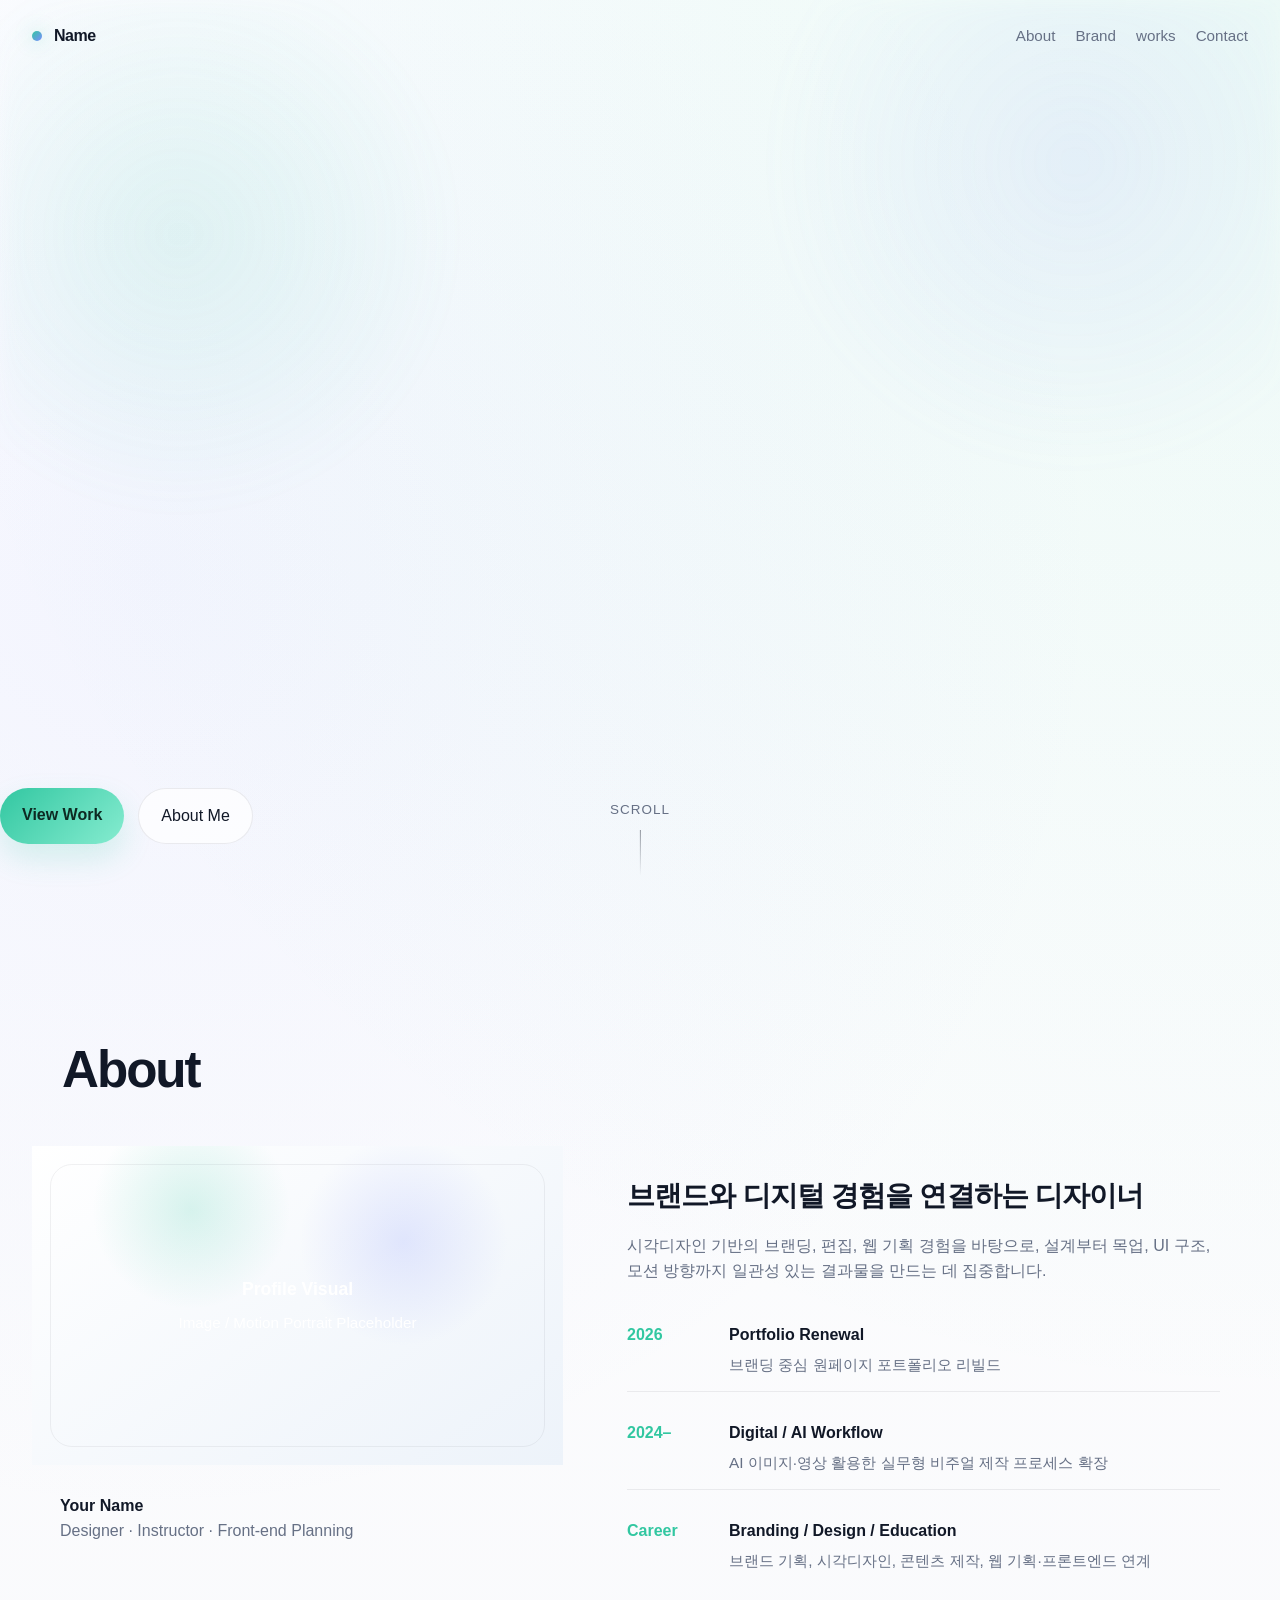
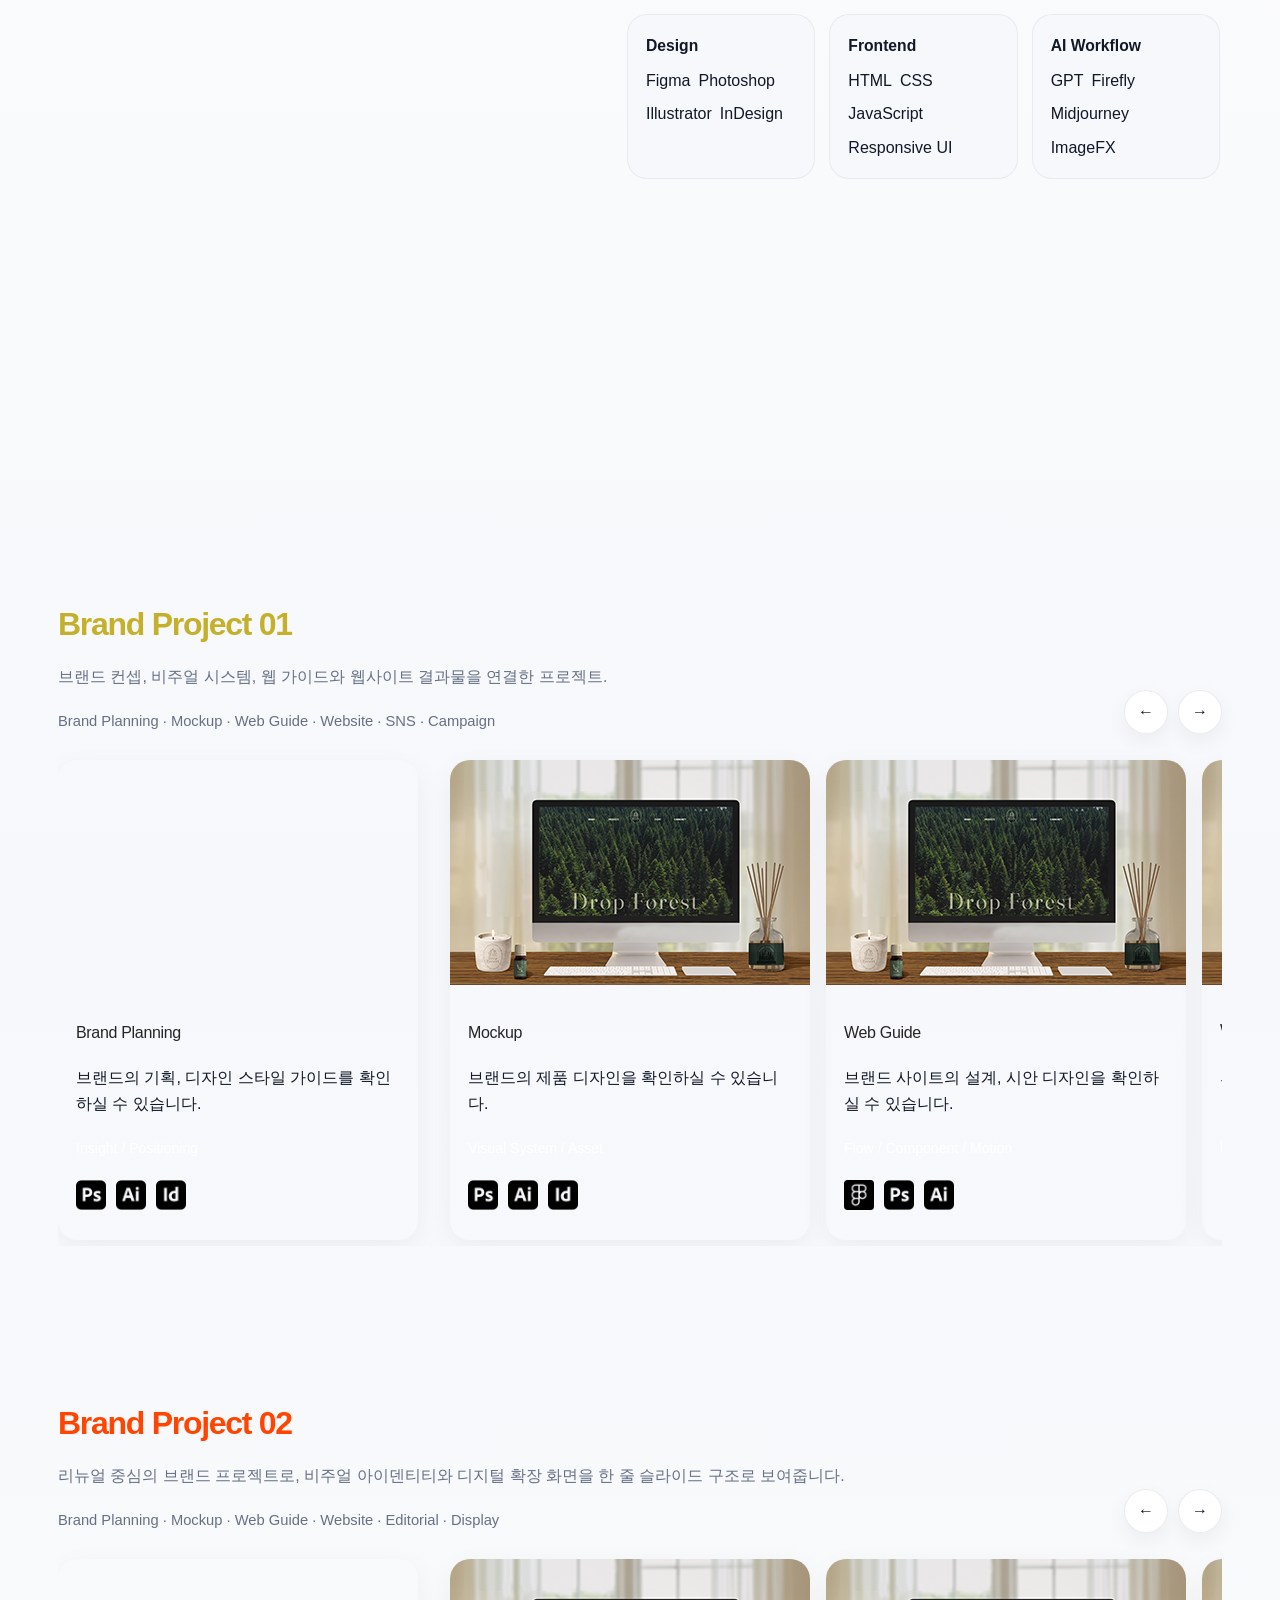
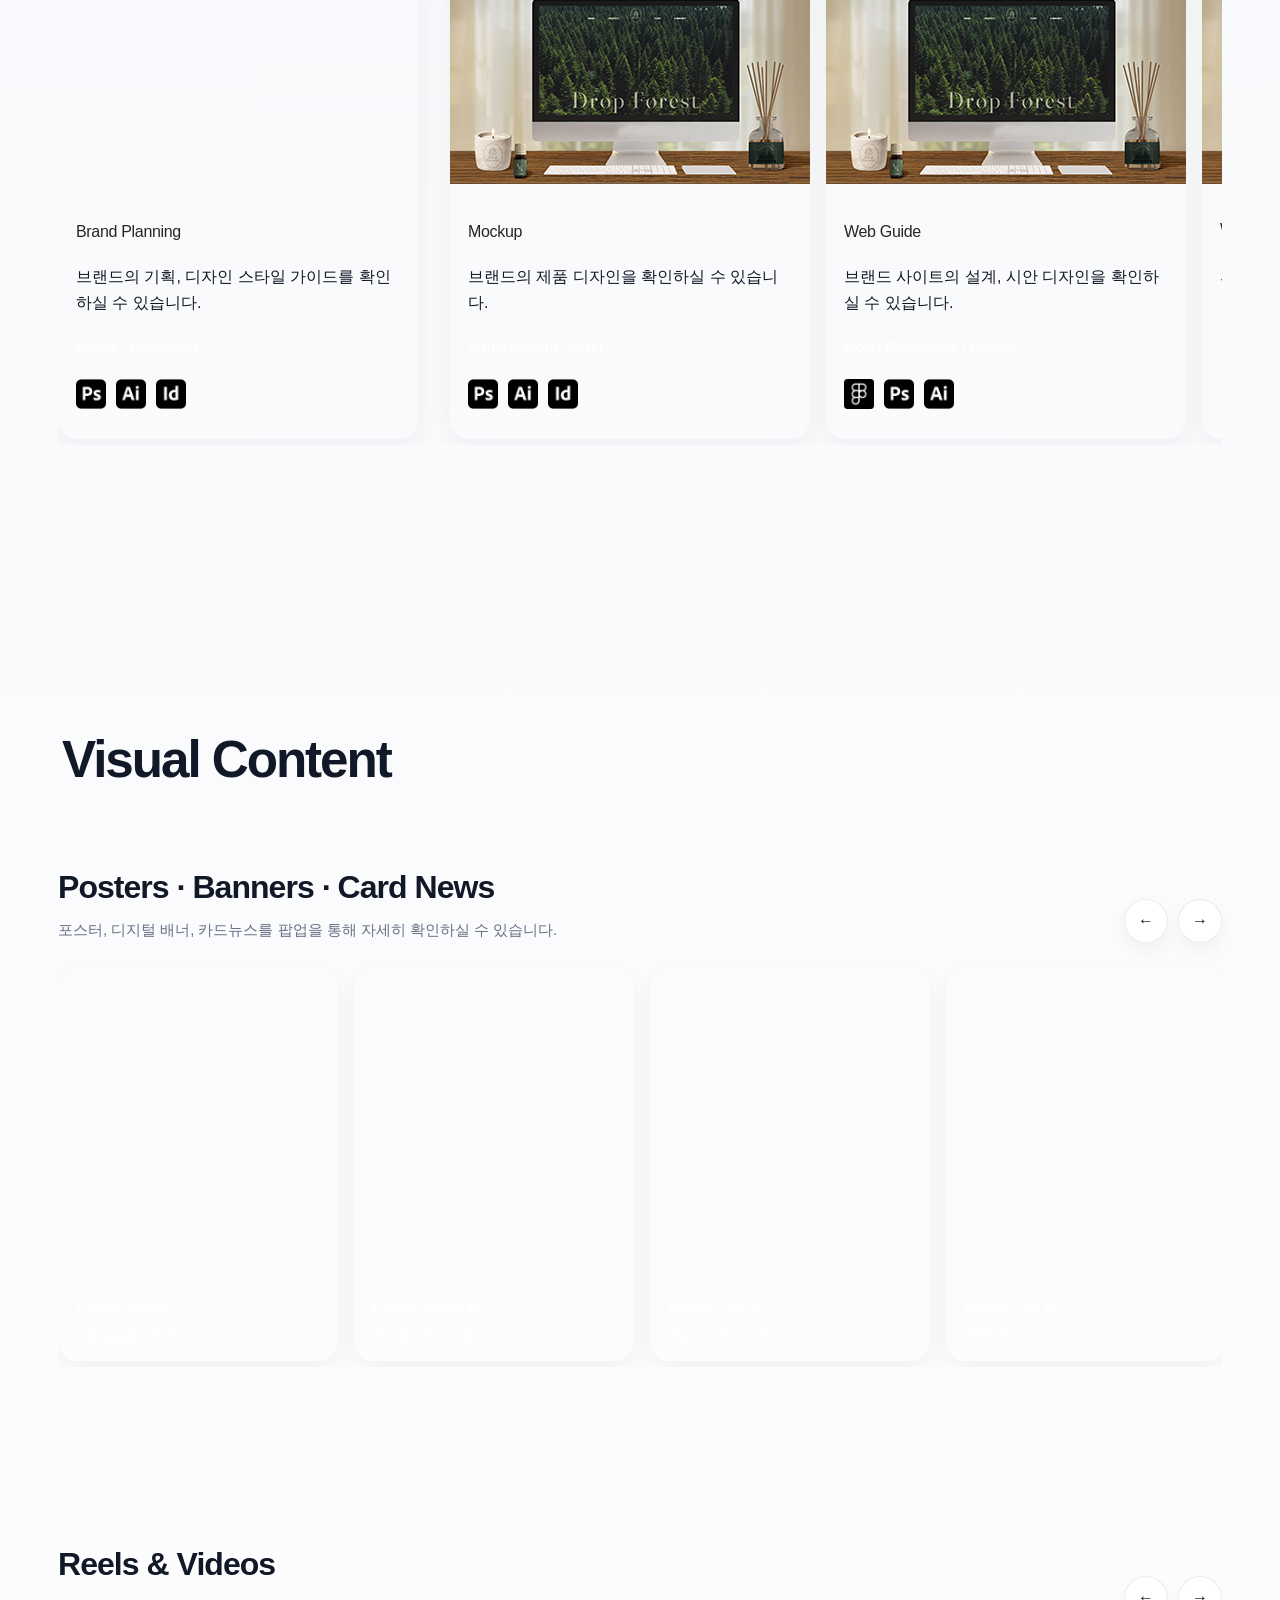
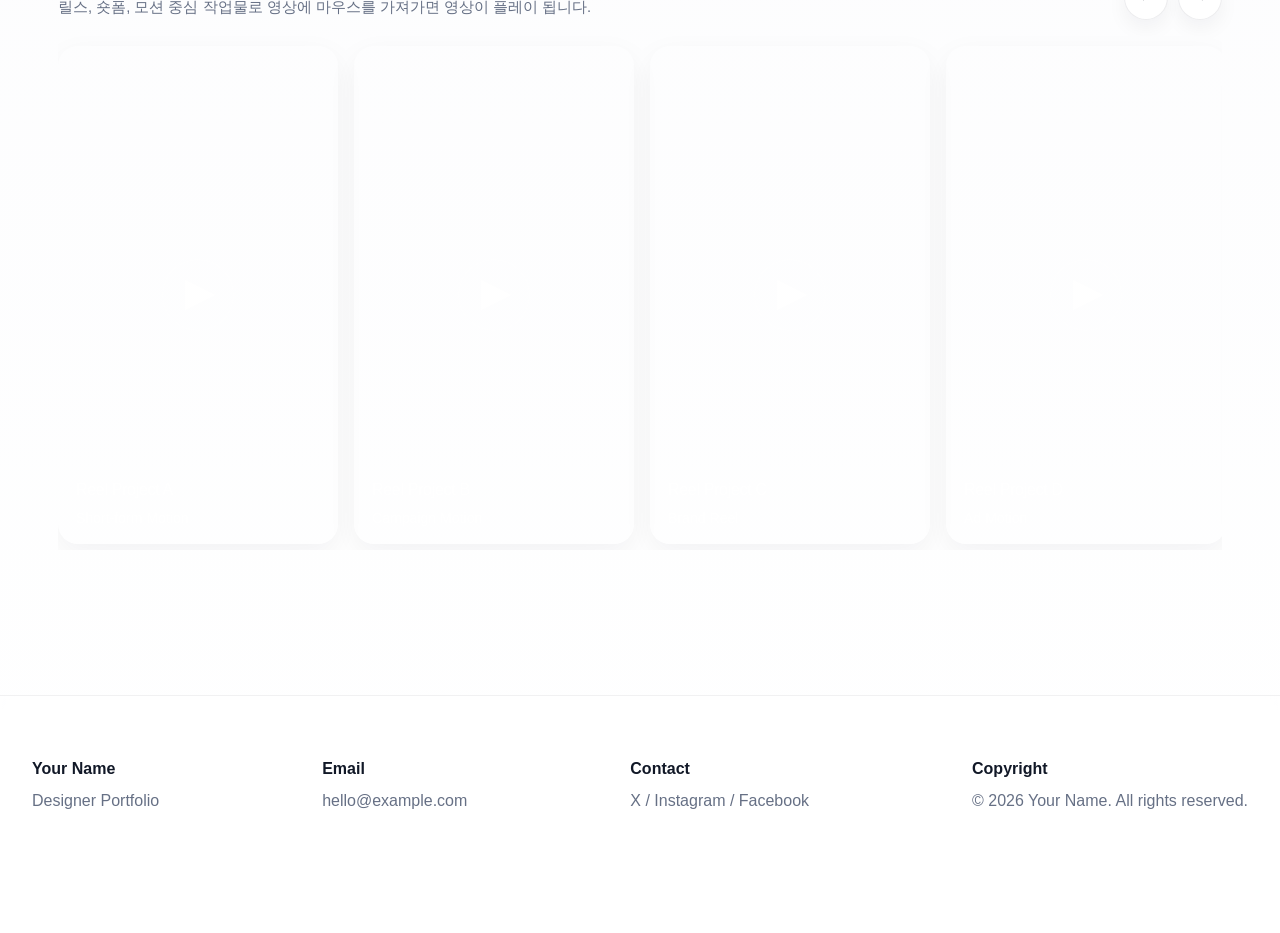
==== commit 9dbb7a72: "Add files via upload" ====
--- a/index.html
+++ b/index.html
@@ -1,6 +1,5 @@
 <!DOCTYPE html>
 <html lang="ko">
-<<<<<<< HEAD
 
 <head>
   <meta charset="UTF-8" />
@@ -15,7 +14,7 @@
 <body>
   <header class="site-header" id="siteHeader">
     <nav class="nav">
-      <a href="#hero" class="brand">HGD PORTFOLIO</a>
+      <a href="#hero" class="brand">Name</a>
       <div class="nav-links">
         <a href="#about">About</a>
         <a href="#branding">Brand</a>
@@ -160,7 +159,7 @@
             <div class="brand-info brand1_color">
               <!-- 브랜드별 색상  brand1_color-->
 
-              <h3>Winter Swan</h3>
+              <h3>Brand Project 01</h3>
               <p>
                 브랜드 컨셉, 비주얼 시스템, 웹 가이드와 웹사이트 결과물을 연결한 프로젝트.
               </p>
@@ -182,11 +181,11 @@
                   <button class="slider-btn" type="button" data-slider-next="brandTrack01">→</button>
                 </div>
               </div>
-              <div class="brand-track slider-track" id="brandTrack01">
-                <article class="thumb-card brand-thumb">
-                  <a href="./brand_plan.html" target="_blank">
+               <div class="brand-track slider-track" id="brandTrack01">
+                <article class="thumb-card brand-thumb">
+                  <a href="#" target="_blank">
                     <video class="thumb-video" muted loop playsinline preload="metadata">
-                      <source src="assets/video/brand.mp4" type="video/mp4" />
+                      <source src="assets/video/brand_thumbnail_video_sample.mp4" type="video/mp4" />
                     </video>
 
                     <!-- <a href="#" target="_blank">
@@ -202,107 +201,100 @@
                         <img src="assets/img/indesign.png" alt="icon">
                       </p>
                     </div>
+                </article>
+                </a>
+                <article class="thumb-card brand-thumb">
+                  <!-- <video class="thumb-video" autoplay muted loop playsinline><source src="assets/brand-02-mockup.mp4" type="video/mp4" /></video> -->
+                  <a href="#" target="_blank">
+                    <img src="assets/img/brand_thumbnail_sample.jpg" alt="brand">
+                    <div class="thumb-overlay">
+                      <strong>Mockup</strong>
+                      <p class="thumb-explanation">브랜드의 제품 디자인을 확인하실 수 있습니다.</p>
+                      <span>Visual System / Asset</span>
+                      <p class="skills-icon">
+                        <img src="assets/img/photoshop.png" alt="icon">
+                        <img src="assets/img/illustrator.png" alt="icon">
+                        <img src="assets/img/indesign.png" alt="icon">
+                      </p>
+                    </div>
                   </a>
                 </article>
-            
-
-
-              <article class="thumb-card brand-thumb">
-                <!-- <video class="thumb-video" autoplay muted loop playsinline><source src="assets/brand-02-mockup.mp4" type="video/mp4" /></video> -->
-                <a href="./bibx.html" target="_blank">
-                  <video class="thumb-video" muted loop playsinline preload="metadata">
-                    <source src="assets/video/bibx.mp4" type="video/mp4" />
-                  </video>
-                  <div class="thumb-overlay">
-                    <strong>Mockup</strong>
-                    <p class="thumb-explanation">브랜드의 제품 디자인을 확인하실 수 있습니다.</p>
-                    <span>Visual System / Asset</span>
-                    <p class="skills-icon">
-                      <img src="assets/img/photoshop.png" alt="icon">
-                      <img src="assets/img/illustrator.png" alt="icon">
-                      <img src="assets/img/indesign.png" alt="icon">
-                    </p>
-                  </div>
-                </a>
-              </article>
-
-              <article class="thumb-card brand-thumb">
-                <a href="./web.html" target="_blank">
-                  <video class="thumb-video" muted loop playsinline preload="metadata">
-                    <source src="assets/video/web.mp4" type="video/mp4" />
-                  </video>
-                  <div class="thumb-overlay">
-                    <strong>Web Guide</strong>
-                    <p class="thumb-explanation">브랜드 사이트의 설계, 시안 디자인을 확인하실 수 있습니다.</p>
-                    <span>Flow / Component / Motion</span>
-                    <p class="skills-icon">
-                      <img src="assets/img/figma.png" alt="icon">
-                      <img src="assets/img/photoshop.png" alt="icon">
-                      <img src="assets/img/illustrator.png" alt="icon">
-                    </p>
-                  </div>
-                </a>
-              </article>
-
-              <article class="thumb-card brand-thumb">
-                <!-- <video class="thumb-video" autoplay muted loop playsinline><source src="assets/brand-02-site.mp4" type="video/mp4" /></video> -->
-                <a href="#" target="_blank">
-                  <img src="assets/img/brand_thumbnail_sample.jpg" alt="brand">
-                  <div class="thumb-overlay">
-                    <strong>Website</strong>
-                    <p class="thumb-explanation">브랜드 웹사이트를 확인하실 수 있습니다.</p>
-                    <span>Live Result / Motion UI</span>
-                    <p class="skills-icon">
-                      <img src="assets/img/html_icon.png" alt="icon">
-                      <img src="assets/img/vs_code.png" alt="icon">
-                    </p>
-                  </div>
-                  <div class="thumb-overlay"><strong></strong><span></span></div>
-                </a>
-              </article>
-
-              <article class="thumb-card brand-thumb">
-                <a href="#" target="_blank">
-                  <img src="assets/img/brand_thumbnail_sample.jpg" alt="brand">
-                  <div class="thumb-overlay">
-                    <strong>Editorial</strong>
-                    <p class="thumb-explanation">브랜드를 확인하실 수 있습니다.</p>
-                    <span>Layout / Print / Digital</span>
-                    <p class="skills-icon">
-                      <img src="assets/img/html_icon.png" alt="icon">
-                      <img src="assets/img/vs_code.png" alt="icon">
-                    </p>
-                  </div>
-                </a>
-              </article>
-
-              <article class="thumb-card brand-thumb">
-                <!-- <video class="thumb-video" autoplay muted loop playsinline><source src="assets/brand-02-display.mp4" type="video/mp4" /></video> -->
-                <a href="#" target="_blank">
-                  <img src="assets/img/brand_thumbnail_sample.jpg" alt="brand">
-                  <div class="thumb-overlay">
-                    <strong>Display</strong>
-                    <p class="thumb-explanation">브랜드를 확인하실 수 있습니다.</p>
-                    <span>Banner / Campaign / Motion</span>
-                    <p class="skills-icon">
-                      <img src="assets/img/html_icon.png" alt="icon">
-                      <img src="assets/img/vs_code.png" alt="icon">
-                    </p>
-                  </div>
-                </a>
-              </article>
-            </div>
-        </div>
-    </section>
-
-    <section class="card brand-row reveal reveal-scale">
-      <div class="brand-info brand2_color">
-        <!-- 브랜드별 색상  brand2_color-->
-        <h3>Brand Project 02</h3>
-        <p>
-          리뉴얼 중심의 브랜드 프로젝트로, 비주얼 아이덴티티와 디지털 확장 화면을 한 줄 슬라이드 구조로 보여줍니다.
-        </p>
-        <!-- <div class="brand-meta">
+
+                <article class="thumb-card brand-thumb">
+                  <a href="#" target="_blank">
+                    <img src="assets/img/brand_thumbnail_sample.jpg" alt="brand">
+                    <div class="thumb-overlay">
+                      <strong>Web Guide</strong>
+                      <p class="thumb-explanation">브랜드 사이트의 설계, 시안 디자인을 확인하실 수 있습니다.</p>
+                      <span>Flow / Component / Motion</span>
+                      <p class="skills-icon">
+                        <img src="assets/img/figma.png" alt="icon">
+                        <img src="assets/img/photoshop.png" alt="icon">
+                        <img src="assets/img/illustrator.png" alt="icon">
+                      </p>
+                    </div>
+                  </a>
+                </article>
+
+                <article class="thumb-card brand-thumb">
+                  <!-- <video class="thumb-video" autoplay muted loop playsinline><source src="assets/brand-02-site.mp4" type="video/mp4" /></video> -->
+                  <a href="#" target="_blank">
+                    <img src="assets/img/brand_thumbnail_sample.jpg" alt="brand">
+                    <div class="thumb-overlay">
+                      <strong>Website</strong>
+                      <p class="thumb-explanation">브랜드 웹사이트를 확인하실 수 있습니다.</p>
+                      <span>Live Result / Motion UI</span>
+                      <p class="skills-icon">
+                        <img src="assets/img/html_icon.png" alt="icon">
+                        <img src="assets/img/vs_code.png" alt="icon">
+                      </p>
+                    </div>
+                    <div class="thumb-overlay"><strong></strong><span></span></div>
+                  </a>
+                </article>
+
+                <article class="thumb-card brand-thumb">
+                  <a href="#" target="_blank">
+                    <img src="assets/img/brand_thumbnail_sample.jpg" alt="brand">
+                    <div class="thumb-overlay">
+                      <strong>Editorial</strong>
+                      <p class="thumb-explanation">브랜드를 확인하실 수 있습니다.</p>
+                      <span>Layout / Print / Digital</span>
+                      <p class="skills-icon">
+                        <img src="assets/img/html_icon.png" alt="icon">
+                        <img src="assets/img/vs_code.png" alt="icon">
+                      </p>
+                    </div>
+                  </a>
+                </article>
+
+                <article class="thumb-card brand-thumb">
+                  <!-- <video class="thumb-video" autoplay muted loop playsinline><source src="assets/brand-02-display.mp4" type="video/mp4" /></video> -->
+                  <a href="#" target="_blank">
+                    <img src="assets/img/brand_thumbnail_sample.jpg" alt="brand">
+                    <div class="thumb-overlay">
+                      <strong>Display</strong>
+                      <p class="thumb-explanation">브랜드를 확인하실 수 있습니다.</p>
+                      <span>Banner / Campaign / Motion</span>
+                      <p class="skills-icon">
+                        <img src="assets/img/html_icon.png" alt="icon">
+                        <img src="assets/img/vs_code.png" alt="icon">
+                      </p>
+                    </div>
+                  </a>
+                </article>
+              </div>
+            </div>
+          </section>
+
+          <section class="card brand-row reveal reveal-scale">
+            <div class="brand-info brand2_color">
+              <!-- 브랜드별 색상  brand2_color-->
+              <h3>Brand Project 02</h3>
+              <p>
+                리뉴얼 중심의 브랜드 프로젝트로, 비주얼 아이덴티티와 디지털 확장 화면을 한 줄 슬라이드 구조로 보여줍니다.
+              </p>
+              <!-- <div class="brand-meta">
                 <span class="tag"><a href="#" target="_blank">Identity</a></span>
                 <span class="tag"><a href="#" target="_blank">Design BX</a></span>
                 <span class="tag"><a href="#" target="_blank">Web Guide</a></span>
@@ -310,124 +302,124 @@
                 <span class="tag"><a href="#" target="_blank">Video Guide</a></span>
                 <span class="tag"><a href="#" target="_blank">App</a></span>
               </div> -->
-      </div>
-
-      <div>
-        <div class="brand-slider-head">
-          <span class="brand-slider-title">Brand Planning · Mockup · Web Guide · Website · Editorial ·
-            Display</span>
-          <div class="slider-controls">
-            <button class="slider-btn" type="button" data-slider-prev="brandTrack02">←</button>
-            <button class="slider-btn" type="button" data-slider-next="brandTrack02">→</button>
-          </div>
+            </div>
+
+            <div>
+              <div class="brand-slider-head">
+                <span class="brand-slider-title">Brand Planning · Mockup · Web Guide · Website · Editorial ·
+                  Display</span>
+                <div class="slider-controls">
+                  <button class="slider-btn" type="button" data-slider-prev="brandTrack02">←</button>
+                  <button class="slider-btn" type="button" data-slider-next="brandTrack02">→</button>
+                </div>
+              </div>
+              <div class="brand-track slider-track" id="brandTrack02">
+                <article class="thumb-card brand-thumb">
+                  <a href="#" target="_blank">
+                    <video class="thumb-video" muted loop playsinline preload="metadata">
+                      <source src="assets/video/brand_thumbnail_video_sample.mp4" type="video/mp4" />
+                    </video>
+
+                    <!-- <a href="#" target="_blank">
+                    <img src="assets/img/brand_thumbnail_sample.jpg" alt="brand">
+                  </a> -->
+                    <div class="thumb-overlay">
+                      <strong>Brand Planning</strong>
+                      <p class="thumb-explanation">브랜드의 기획, 디자인 스타일 가이드를 확인하실 수 있습니다.</p>
+                      <span>Insight / Positioning</span>
+                      <p class="skills-icon">
+                        <img src="assets/img/photoshop.png" alt="icon">
+                        <img src="assets/img/illustrator.png" alt="icon">
+                        <img src="assets/img/indesign.png" alt="icon">
+                      </p>
+                    </div>
+                </article>
+                </a>
+                <article class="thumb-card brand-thumb">
+                  <!-- <video class="thumb-video" autoplay muted loop playsinline><source src="assets/brand-02-mockup.mp4" type="video/mp4" /></video> -->
+                  <a href="#" target="_blank">
+                    <img src="assets/img/brand_thumbnail_sample.jpg" alt="brand">
+                    <div class="thumb-overlay">
+                      <strong>Mockup</strong>
+                      <p class="thumb-explanation">브랜드의 제품 디자인을 확인하실 수 있습니다.</p>
+                      <span>Visual System / Asset</span>
+                      <p class="skills-icon">
+                        <img src="assets/img/photoshop.png" alt="icon">
+                        <img src="assets/img/illustrator.png" alt="icon">
+                        <img src="assets/img/indesign.png" alt="icon">
+                      </p>
+                    </div>
+                  </a>
+                </article>
+
+                <article class="thumb-card brand-thumb">
+                  <a href="#" target="_blank">
+                    <img src="assets/img/brand_thumbnail_sample.jpg" alt="brand">
+                    <div class="thumb-overlay">
+                      <strong>Web Guide</strong>
+                      <p class="thumb-explanation">브랜드 사이트의 설계, 시안 디자인을 확인하실 수 있습니다.</p>
+                      <span>Flow / Component / Motion</span>
+                      <p class="skills-icon">
+                        <img src="assets/img/figma.png" alt="icon">
+                        <img src="assets/img/photoshop.png" alt="icon">
+                        <img src="assets/img/illustrator.png" alt="icon">
+                      </p>
+                    </div>
+                  </a>
+                </article>
+
+                <article class="thumb-card brand-thumb">
+                  <!-- <video class="thumb-video" autoplay muted loop playsinline><source src="assets/brand-02-site.mp4" type="video/mp4" /></video> -->
+                  <a href="#" target="_blank">
+                    <img src="assets/img/brand_thumbnail_sample.jpg" alt="brand">
+                    <div class="thumb-overlay">
+                      <strong>Website</strong>
+                      <p class="thumb-explanation">브랜드 웹사이트를 확인하실 수 있습니다.</p>
+                      <span>Live Result / Motion UI</span>
+                      <p class="skills-icon">
+                        <img src="assets/img/html_icon.png" alt="icon">
+                        <img src="assets/img/vs_code.png" alt="icon">
+                      </p>
+                    </div>
+                    <div class="thumb-overlay"><strong></strong><span></span></div>
+                  </a>
+                </article>
+
+                <article class="thumb-card brand-thumb">
+                  <a href="#" target="_blank">
+                    <img src="assets/img/brand_thumbnail_sample.jpg" alt="brand">
+                    <div class="thumb-overlay">
+                      <strong>Editorial</strong>
+                      <p class="thumb-explanation">브랜드를 확인하실 수 있습니다.</p>
+                      <span>Layout / Print / Digital</span>
+                      <p class="skills-icon">
+                        <img src="assets/img/html_icon.png" alt="icon">
+                        <img src="assets/img/vs_code.png" alt="icon">
+                      </p>
+                    </div>
+                  </a>
+                </article>
+
+                <article class="thumb-card brand-thumb">
+                  <!-- <video class="thumb-video" autoplay muted loop playsinline><source src="assets/brand-02-display.mp4" type="video/mp4" /></video> -->
+                  <a href="#" target="_blank">
+                    <img src="assets/img/brand_thumbnail_sample.jpg" alt="brand">
+                    <div class="thumb-overlay">
+                      <strong>Display</strong>
+                      <p class="thumb-explanation">브랜드를 확인하실 수 있습니다.</p>
+                      <span>Banner / Campaign / Motion</span>
+                      <p class="skills-icon">
+                        <img src="assets/img/html_icon.png" alt="icon">
+                        <img src="assets/img/vs_code.png" alt="icon">
+                      </p>
+                    </div>
+                  </a>
+                </article>
+              </div>
+            </div>
+          </section>
         </div>
-        <div class="brand-track slider-track" id="brandTrack02">
-          <article class="thumb-card brand-thumb">
-            <a href="#" target="_blank">
-              <video class="thumb-video" muted loop playsinline preload="metadata">
-                <source src="assets/video/brand_thumbnail_video_sample.mp4" type="video/mp4" />
-              </video>
-
-              <!-- <a href="#" target="_blank">
-                    <img src="assets/img/brand_thumbnail_sample.jpg" alt="brand">
-                  </a> -->
-              <div class="thumb-overlay">
-                <strong>Brand Planning</strong>
-                <p class="thumb-explanation">브랜드의 기획, 디자인 스타일 가이드를 확인하실 수 있습니다.</p>
-                <span>Insight / Positioning</span>
-                <p class="skills-icon">
-                  <img src="assets/img/photoshop.png" alt="icon">
-                  <img src="assets/img/illustrator.png" alt="icon">
-                  <img src="assets/img/indesign.png" alt="icon">
-                </p>
-              </div>
-          </article>
-          </a>
-          <article class="thumb-card brand-thumb">
-            <!-- <video class="thumb-video" autoplay muted loop playsinline><source src="assets/brand-02-mockup.mp4" type="video/mp4" /></video> -->
-            <a href="#" target="_blank">
-              <img src="assets/img/brand_thumbnail_sample.jpg" alt="brand">
-              <div class="thumb-overlay">
-                <strong>Mockup</strong>
-                <p class="thumb-explanation">브랜드의 제품 디자인을 확인하실 수 있습니다.</p>
-                <span>Visual System / Asset</span>
-                <p class="skills-icon">
-                  <img src="assets/img/photoshop.png" alt="icon">
-                  <img src="assets/img/illustrator.png" alt="icon">
-                  <img src="assets/img/indesign.png" alt="icon">
-                </p>
-              </div>
-            </a>
-          </article>
-
-          <article class="thumb-card brand-thumb">
-            <a href="#" target="_blank">
-              <img src="assets/img/brand_thumbnail_sample.jpg" alt="brand">
-              <div class="thumb-overlay">
-                <strong>Web Guide</strong>
-                <p class="thumb-explanation">브랜드 사이트의 설계, 시안 디자인을 확인하실 수 있습니다.</p>
-                <span>Flow / Component / Motion</span>
-                <p class="skills-icon">
-                  <img src="assets/img/figma.png" alt="icon">
-                  <img src="assets/img/photoshop.png" alt="icon">
-                  <img src="assets/img/illustrator.png" alt="icon">
-                </p>
-              </div>
-            </a>
-          </article>
-
-          <article class="thumb-card brand-thumb">
-            <!-- <video class="thumb-video" autoplay muted loop playsinline><source src="assets/brand-02-site.mp4" type="video/mp4" /></video> -->
-            <a href="#" target="_blank">
-              <img src="assets/img/brand_thumbnail_sample.jpg" alt="brand">
-              <div class="thumb-overlay">
-                <strong>Website</strong>
-                <p class="thumb-explanation">브랜드 웹사이트를 확인하실 수 있습니다.</p>
-                <span>Live Result / Motion UI</span>
-                <p class="skills-icon">
-                  <img src="assets/img/html_icon.png" alt="icon">
-                  <img src="assets/img/vs_code.png" alt="icon">
-                </p>
-              </div>
-              <div class="thumb-overlay"><strong></strong><span></span></div>
-            </a>
-          </article>
-
-          <article class="thumb-card brand-thumb">
-            <a href="#" target="_blank">
-              <img src="assets/img/brand_thumbnail_sample.jpg" alt="brand">
-              <div class="thumb-overlay">
-                <strong>Editorial</strong>
-                <p class="thumb-explanation">브랜드를 확인하실 수 있습니다.</p>
-                <span>Layout / Print / Digital</span>
-                <p class="skills-icon">
-                  <img src="assets/img/html_icon.png" alt="icon">
-                  <img src="assets/img/vs_code.png" alt="icon">
-                </p>
-              </div>
-            </a>
-          </article>
-
-          <article class="thumb-card brand-thumb">
-            <!-- <video class="thumb-video" autoplay muted loop playsinline><source src="assets/brand-02-display.mp4" type="video/mp4" /></video> -->
-            <a href="#" target="_blank">
-              <img src="assets/img/brand_thumbnail_sample.jpg" alt="brand">
-              <div class="thumb-overlay">
-                <strong>Display</strong>
-                <p class="thumb-explanation">브랜드를 확인하실 수 있습니다.</p>
-                <span>Banner / Campaign / Motion</span>
-                <p class="skills-icon">
-                  <img src="assets/img/html_icon.png" alt="icon">
-                  <img src="assets/img/vs_code.png" alt="icon">
-                </p>
-              </div>
-            </a>
-          </article>
-        </div>
-      </div>
-    </section>
-    </div>
-    </div>
+      </div>
     </section>
 
     <section class="section" id="works">
@@ -458,7 +450,8 @@
               <!-- poster / banner / cardnews / reels 모달 전용 큰 이미지는 data-modal-media="assets/img/원하는파일.jpg" 로 직접 지정 -->
               <!-- 카드별 모달 비율은 data-modal-ratio="가로 / 세로" 형식으로 지정: 예) 1200 / 628, 1 / 1, 9 / 16, 1080 / 1350 -->
               <article class="poster-thumb thumb-card modal-card" data-modal-type="poster"
-                data-modal-label="Poster Project" data-modal-title="Poster Series A"
+                data-modal-label="Poster Project"
+                data-modal-title="Poster Series A"
                 data-modal-description="이벤트 홍보용 포스터 시리즈입니다. 타이포그래피와 무드 중심의 키비주얼 작업입니다." data-modal-role="Poster Design"
                 data-modal-tools="Photoshop, Illustrator"
                 data-modal-summary="전시/행사 성격의 키비주얼 포스터 시리즈입니다. 메인 타이포와 무드 중심 그래픽으로 메시지를 압축해 전달합니다."
@@ -476,7 +469,8 @@
                 <div class="thumb-overlay"><strong>Poster Series A</strong><span>Campaign / Event Visual</span></div>
               </article>
 
-              <article class="poster-thumb thumb-card modal-card" data-modal-type="poster" data-modal-label="Poster"
+              <article class="poster-thumb thumb-card modal-card" data-modal-type="poster"
+                data-modal-label="Poster"
                 data-modal-title="Poster Series B" data-modal-description="브랜드 포스터 시리즈입니다."
                 data-modal-role="Poster Design" data-modal-tools="Photoshop"
                 data-modal-summary="브랜드 무드를 중심으로 전개한 포스터 시리즈입니다." data-modal-meta1-label="Format"
@@ -485,41 +479,38 @@
                 data-modal-meta4-label="Concept" data-modal-meta4-value="Graphic Mood"
                 data-modal-tags="Poster, Branding" data-modal-note-title="Editable Note"
                 data-modal-note="포스터 프로젝트 설명을 여기서 직접 바꿀 수 있습니다." data-modal-video="Poster preview"
-                data-modal-link="https://example.com" data-modal-media="assets/img/poster_thumbnail_sample.jpg"
-                data-modal-ratio="5 / 7">
+                data-modal-link="https://example.com" data-modal-media="assets/img/poster_thumbnail_sample.jpg" data-modal-ratio="5 / 7">
                 <video class="thumb-video" muted loop playsinline preload="metadata">
                   <source src="assets/video/poster.mp4" type="video/mp4" />
                 </video>
                 <div class="thumb-overlay"><strong>Poster Series B</strong><span>Brand / Promotion</span></div>
               </article>
 
-              <article class="ad-thumb thumb-card modal-card" data-modal-type="banner" data-modal-label="Banner Project"
-                data-modal-title="Banner Set A" data-modal-description="디지털 배너 광고 세트입니다."
-                data-modal-role="Banner Design" data-modal-tools="Photoshop, Figma"
-                data-modal-summary="퍼포먼스 배너와 SNS용 변형 소재를 함께 설계한 배너 세트입니다." data-modal-meta1-label="Platform"
-                data-modal-meta1-value="Meta / Web / App" data-modal-meta2-label="Campaign"
-                data-modal-meta2-value="Seasonal Promotion" data-modal-meta3-label="Size"
-                data-modal-meta3-value="1080x1080 / 1200x628" data-modal-meta4-label="Placement"
-                data-modal-meta4-value="Feed / Display / Landing" data-modal-tags="Banner, Performance, SNS"
-                data-modal-note-title="Editable Note" data-modal-note="배너는 플랫폼, 사이즈, CTA 방향 등을 이 박스에서 자유롭게 수정하면 됩니다."
-                data-modal-video="Banner motion preview" data-modal-link="https://example.com"
-                data-modal-media="assets/img/banner_sample.jpeg" data-modal-ratio="1200 / 628">
+              <article class="ad-thumb thumb-card modal-card" data-modal-type="banner" data-modal-label="Banner Project" data-modal-title="Banner Set A"
+                data-modal-description="디지털 배너 광고 세트입니다." data-modal-role="Banner Design"
+                data-modal-tools="Photoshop, Figma" data-modal-summary="퍼포먼스 배너와 SNS용 변형 소재를 함께 설계한 배너 세트입니다."
+                data-modal-meta1-label="Platform" data-modal-meta1-value="Meta / Web / App"
+                data-modal-meta2-label="Campaign" data-modal-meta2-value="Seasonal Promotion"
+                data-modal-meta3-label="Size" data-modal-meta3-value="1080x1080 / 1200x628"
+                data-modal-meta4-label="Placement" data-modal-meta4-value="Feed / Display / Landing"
+                data-modal-tags="Banner, Performance, SNS" data-modal-note-title="Editable Note"
+                data-modal-note="배너는 플랫폼, 사이즈, CTA 방향 등을 이 박스에서 자유롭게 수정하면 됩니다." data-modal-video="Banner motion preview"
+                data-modal-link="https://example.com" data-modal-media="assets/img/banner_sample.jpeg" data-modal-ratio="1200 / 628">
                 <video class="thumb-video" muted loop playsinline preload="metadata">
                   <source src="assets/video/ad_sample_01.mp4" type="video/mp4" />
                 </video>
                 <div class="thumb-overlay"><strong>Banner Set A</strong><span>Digital Ad System</span></div>
               </article>
 
-              <article class="ad-thumb thumb-card modal-card" data-modal-type="banner" data-modal-label="Banner"
-                data-modal-title="Banner Set B" data-modal-description="프로모션 웹 배너 세트입니다."
-                data-modal-role="Banner Design" data-modal-tools="Photoshop" data-modal-summary="웹 프로모션 메인/서브 배너 세트입니다."
-                data-modal-meta1-label="Platform" data-modal-meta1-value="Website" data-modal-meta2-label="Campaign"
-                data-modal-meta2-value="Promotion" data-modal-meta3-label="Size"
-                data-modal-meta3-value="PC / Mobile Responsive" data-modal-meta4-label="Placement"
-                data-modal-meta4-value="Hero / Mid Banner" data-modal-tags="Banner, Web"
-                data-modal-note-title="Editable Note" data-modal-note="배너 프로젝트 설명을 이 텍스트로 바꾸면 됩니다."
-                data-modal-video="Banner motion preview" data-modal-link="https://example.com"
-                data-modal-media="assets/img/banner_sample.jpeg">
+              <article class="ad-thumb thumb-card modal-card" data-modal-type="banner" data-modal-label="Banner" data-modal-title="Banner Set B"
+                data-modal-description="프로모션 웹 배너 세트입니다." data-modal-role="Banner Design" data-modal-tools="Photoshop"
+                data-modal-summary="웹 프로모션 메인/서브 배너 세트입니다." data-modal-meta1-label="Platform"
+                data-modal-meta1-value="Website" data-modal-meta2-label="Campaign" data-modal-meta2-value="Promotion"
+                data-modal-meta3-label="Size" data-modal-meta3-value="PC / Mobile Responsive"
+                data-modal-meta4-label="Placement" data-modal-meta4-value="Hero / Mid Banner"
+                data-modal-tags="Banner, Web" data-modal-note-title="Editable Note"
+                data-modal-note="배너 프로젝트 설명을 이 텍스트로 바꾸면 됩니다." data-modal-video="Banner motion preview"
+                data-modal-link="https://example.com" data-modal-media="assets/img/banner_sample.jpeg">
                 <video class="thumb-video" muted loop playsinline preload="metadata">
                   <source src="assets/video/ad_sample_01.mp4" type="video/mp4" />
                 </video>
@@ -527,7 +518,8 @@
               </article>
 
               <article class="cardnews-thumb thumb-card modal-card" data-modal-type="cardnews"
-                data-modal-label="Card News Project" data-modal-title="Card News Series A"
+                data-modal-label="Card News Project"
+                data-modal-title="Card News Series A"
                 data-modal-description="브랜드 메시지를 카드뉴스 형식으로 재구성한 시리즈입니다. 모달에서 여러 장의 카드뉴스를 순서대로 확인할 수 있습니다."
                 data-modal-role="Card News Design" data-modal-tools="Photoshop, Illustrator"
                 data-modal-summary="인스타그램 캐러셀 형식의 카드뉴스입니다. 첫 장에서 주제를 제시하고 뒤로 갈수록 정보 흐름이 이어지도록 구성했습니다."
@@ -538,8 +530,7 @@
                 data-modal-note-title="Editable Note"
                 data-modal-note="카드뉴스는 페이지 흐름, 표지 방향, 정보 구성 방식 등을 이 박스에서 자유롭게 수정할 수 있습니다."
                 data-modal-video="Card news preview" data-modal-link="https://example.com"
-                data-modal-images="assets/img/CardNews1.png|assets/img/CardNews2.png|assets/img/CardNews3.png|assets/img/CardNews4.png|assets/img/CardNews5.png|assets/img/CardNews6.png|assets/img/CardNews7.png"
-                data-modal-ratio="4 / 5">
+                data-modal-images="assets/img/CardNews1.png|assets/img/CardNews2.png|assets/img/CardNews3.png|assets/img/CardNews4.png|assets/img/CardNews5.png|assets/img/CardNews6.png|assets/img/CardNews7.png" data-modal-ratio="4 / 5">
                 <div class="thumb-image">
                   <img src="assets/img/CardNews1.png" alt="card news">
                 </div>
@@ -548,15 +539,16 @@
               </article>
 
               <article class="cardnews-thumb thumb-card modal-card" data-modal-type="cardnews"
-                data-modal-label="Card News" data-modal-title="Card News Series B"
-                data-modal-description="프로모션 콘텐츠를 정보형 카드뉴스로 정리한 작업입니다." data-modal-role="Card News Design"
-                data-modal-tools="Photoshop, Figma" data-modal-summary="정보 전달 중심의 프로모션 카드뉴스입니다."
-                data-modal-meta1-label="Topic" data-modal-meta1-value="Promotion" data-modal-meta2-label="Pages"
-                data-modal-meta2-value="7 Pages" data-modal-meta3-label="Flow"
-                data-modal-meta3-value="Intro → Detail → CTA" data-modal-meta4-label="Style"
-                data-modal-meta4-value="Clean Info Layout" data-modal-tags="Promotion, Information"
-                data-modal-note-title="Editable Note" data-modal-note="카드뉴스 프로젝트용 자유 메모 영역입니다."
-                data-modal-video="Card news preview" data-modal-link="https://example.com"
+                data-modal-label="Card News"
+                data-modal-title="Card News Series B" data-modal-description="프로모션 콘텐츠를 정보형 카드뉴스로 정리한 작업입니다."
+                data-modal-role="Card News Design" data-modal-tools="Photoshop, Figma"
+                data-modal-summary="정보 전달 중심의 프로모션 카드뉴스입니다." data-modal-meta1-label="Topic"
+                data-modal-meta1-value="Promotion" data-modal-meta2-label="Pages" data-modal-meta2-value="7 Pages"
+                data-modal-meta3-label="Flow" data-modal-meta3-value="Intro → Detail → CTA"
+                data-modal-meta4-label="Style" data-modal-meta4-value="Clean Info Layout"
+                data-modal-tags="Promotion, Information" data-modal-note-title="Editable Note"
+                data-modal-note="카드뉴스 프로젝트용 자유 메모 영역입니다." data-modal-video="Card news preview"
+                data-modal-link="https://example.com"
                 data-modal-images="assets/img/CardNews1.png|assets/img/CardNews2.png|assets/img/CardNews3.png|assets/img/CardNews4.png|assets/img/CardNews5.png|assets/img/CardNews6.png|assets/img/CardNews7.png">
                 <div class="thumb-image">
                   <img src="assets/img/CardNews1.png" alt="card news">
@@ -586,13 +578,15 @@
               <article class="reels-thumb thumb-card modal-card" data-modal-type="reels"
                 data-modal-title="Reel Project A"
                 data-modal-description="숏폼 중심의 브랜드 릴스 프로젝트입니다. 모션 리듬과 메시지 전달을 고려해 구성했습니다."
-                data-modal-role="Motion Design / Reel Editing" data-modal-tools="Premiere Pro, After Effects"
-                data-modal-meta1-label="Format" data-modal-meta1-value="9:16 Vertical" data-modal-meta2-label="Duration"
-                data-modal-meta2-value="15 sec" data-modal-tags="Reels, Short-form, Motion"
+                data-modal-role="Motion Design / Reel Editing"
+                data-modal-tools="Premiere Pro, After Effects"
+                data-modal-meta1-label="Format" data-modal-meta1-value="9:16 Vertical"
+                data-modal-meta2-label="Duration" data-modal-meta2-value="15 sec"
+                data-modal-tags="Reels, Short-form, Motion"
                 data-modal-note-title="Editable Note"
                 data-modal-note="릴스 전용 모달 템플릿입니다. 영상 콘셉트, 후킹 포인트, 자막 구성 등을 자유롭게 수정하세요."
-                data-modal-link="https://example.com" data-modal-media="assets/video/Reels_sample_01.mp4"
-                data-modal-ratio="9 / 16">
+                data-modal-link="https://example.com"
+                data-modal-media="assets/video/Reels_sample_01.mp4" data-modal-ratio="9 / 16">
                 <video class="thumb-video" muted loop playsinline preload="metadata">
                   <source src="assets/video/Reels_sample_01.mp4" type="video/mp4" />
                 </video>
@@ -606,11 +600,16 @@
               </article>
 
               <article class="reels-thumb thumb-card modal-card" data-modal-type="reels"
-                data-modal-title="Reel Project B" data-modal-description="캠페인 메시지를 짧은 영상으로 압축한 릴스 작업입니다."
-                data-modal-role="Campaign Motion" data-modal-tools="Premiere Pro" data-modal-meta1-label="Format"
-                data-modal-meta1-value="9:16 Vertical" data-modal-meta2-label="Duration" data-modal-meta2-value="12 sec"
-                data-modal-tags="Campaign, Reels" data-modal-note-title="Editable Note"
-                data-modal-note="릴스 B 설명을 이 영역에서 직접 수정할 수 있습니다." data-modal-link="https://example.com"
+                data-modal-title="Reel Project B"
+                data-modal-description="캠페인 메시지를 짧은 영상으로 압축한 릴스 작업입니다."
+                data-modal-role="Campaign Motion"
+                data-modal-tools="Premiere Pro"
+                data-modal-meta1-label="Format" data-modal-meta1-value="9:16 Vertical"
+                data-modal-meta2-label="Duration" data-modal-meta2-value="12 sec"
+                data-modal-tags="Campaign, Reels"
+                data-modal-note-title="Editable Note"
+                data-modal-note="릴스 B 설명을 이 영역에서 직접 수정할 수 있습니다."
+                data-modal-link="https://example.com"
                 data-modal-media="assets/video/Reels_sample_01.mp4">
                 <video class="thumb-video" muted loop playsinline preload="metadata">
                   <source src="assets/video/Reels_sample_01.mp4" type="video/mp4" />
@@ -625,11 +624,16 @@
               </article>
 
               <article class="reels-thumb thumb-card modal-card" data-modal-type="reels"
-                data-modal-title="Reel Project C" data-modal-description="브랜드 무드를 강조한 숏폼 영상입니다."
-                data-modal-role="Brand Motion" data-modal-tools="Premiere Pro" data-modal-meta1-label="Format"
-                data-modal-meta1-value="9:16 Vertical" data-modal-meta2-label="Duration" data-modal-meta2-value="10 sec"
-                data-modal-tags="Brand Reel, Motion" data-modal-note-title="Editable Note"
-                data-modal-note="브랜드 릴스 C에 대한 메모를 자유롭게 기입하세요." data-modal-link="https://example.com"
+                data-modal-title="Reel Project C"
+                data-modal-description="브랜드 무드를 강조한 숏폼 영상입니다."
+                data-modal-role="Brand Motion"
+                data-modal-tools="Premiere Pro"
+                data-modal-meta1-label="Format" data-modal-meta1-value="9:16 Vertical"
+                data-modal-meta2-label="Duration" data-modal-meta2-value="10 sec"
+                data-modal-tags="Brand Reel, Motion"
+                data-modal-note-title="Editable Note"
+                data-modal-note="브랜드 릴스 C에 대한 메모를 자유롭게 기입하세요."
+                data-modal-link="https://example.com"
                 data-modal-media="assets/video/Reels_sample_01.mp4">
                 <video class="thumb-video" muted loop playsinline preload="metadata">
                   <source src="assets/video/Reels_sample_01.mp4" type="video/mp4" />
@@ -644,11 +648,16 @@
               </article>
 
               <article class="reels-thumb thumb-card modal-card" data-modal-type="reels"
-                data-modal-title="Reel Project D" data-modal-description="광고성 메시지를 중심으로 한 모션 릴스입니다."
-                data-modal-role="Ad Motion" data-modal-tools="Premiere Pro" data-modal-meta1-label="Format"
-                data-modal-meta1-value="9:16 Vertical" data-modal-meta2-label="Duration" data-modal-meta2-value="20 sec"
-                data-modal-tags="Ad Motion, Short-form" data-modal-note-title="Editable Note"
-                data-modal-note="광고 릴스 D 설명을 수정하세요." data-modal-link="https://example.com"
+                data-modal-title="Reel Project D"
+                data-modal-description="광고성 메시지를 중심으로 한 모션 릴스입니다."
+                data-modal-role="Ad Motion"
+                data-modal-tools="Premiere Pro"
+                data-modal-meta1-label="Format" data-modal-meta1-value="9:16 Vertical"
+                data-modal-meta2-label="Duration" data-modal-meta2-value="20 sec"
+                data-modal-tags="Ad Motion, Short-form"
+                data-modal-note-title="Editable Note"
+                data-modal-note="광고 릴스 D 설명을 수정하세요."
+                data-modal-link="https://example.com"
                 data-modal-media="assets/video/Reels_sample_01.mp4">
                 <video class="thumb-video" muted loop playsinline preload="metadata">
                   <source src="assets/video/Reels_sample_01.mp4" type="video/mp4" />
@@ -663,11 +672,16 @@
               </article>
 
               <article class="reels-thumb thumb-card modal-card" data-modal-type="reels"
-                data-modal-title="Reel Project E" data-modal-description="브랜드 인트로 성격의 영상 작업입니다."
-                data-modal-role="Intro Motion" data-modal-tools="Premiere Pro" data-modal-meta1-label="Format"
-                data-modal-meta1-value="9:16 Vertical" data-modal-meta2-label="Duration" data-modal-meta2-value="08 sec"
-                data-modal-tags="Intro, Reels" data-modal-note-title="Editable Note"
-                data-modal-note="인트로 릴스 E에 대한 설명입니다." data-modal-link="https://example.com"
+                data-modal-title="Reel Project E"
+                data-modal-description="브랜드 인트로 성격의 영상 작업입니다."
+                data-modal-role="Intro Motion"
+                data-modal-tools="Premiere Pro"
+                data-modal-meta1-label="Format" data-modal-meta1-value="9:16 Vertical"
+                data-modal-meta2-label="Duration" data-modal-meta2-value="08 sec"
+                data-modal-tags="Intro, Reels"
+                data-modal-note-title="Editable Note"
+                data-modal-note="인트로 릴스 E에 대한 설명입니다."
+                data-modal-link="https://example.com"
                 data-modal-media="assets/video/Reels_sample_01.mp4">
                 <video class="thumb-video" muted loop playsinline preload="metadata">
                   <source src="assets/video/Reels_sample_01.mp4" type="video/mp4" />
@@ -682,11 +696,16 @@
               </article>
 
               <article class="reels-thumb thumb-card modal-card" data-modal-type="reels"
-                data-modal-title="Reel Project F" data-modal-description="브랜드 인트로 영상 확장 버전입니다."
-                data-modal-role="Motion Design" data-modal-tools="Premiere Pro" data-modal-meta1-label="Format"
-                data-modal-meta1-value="9:16 Vertical" data-modal-meta2-label="Duration" data-modal-meta2-value="18 sec"
-                data-modal-tags="Brand Intro, Reel" data-modal-note-title="Editable Note"
-                data-modal-note="릴스 F 전용 설명 영역입니다." data-modal-link="https://example.com"
+                data-modal-title="Reel Project F"
+                data-modal-description="브랜드 인트로 영상 확장 버전입니다."
+                data-modal-role="Motion Design"
+                data-modal-tools="Premiere Pro"
+                data-modal-meta1-label="Format" data-modal-meta1-value="9:16 Vertical"
+                data-modal-meta2-label="Duration" data-modal-meta2-value="18 sec"
+                data-modal-tags="Brand Intro, Reel"
+                data-modal-note-title="Editable Note"
+                data-modal-note="릴스 F 전용 설명 영역입니다."
+                data-modal-link="https://example.com"
                 data-modal-media="assets/video/Reels_sample_01.mp4">
                 <video class="thumb-video" muted loop playsinline preload="metadata">
                   <source src="assets/video/Reels_sample_01.mp4" type="video/mp4" />
@@ -916,17 +935,4 @@
 
 </body>
 
-=======
-<head>
-    <meta charset="UTF-8">
-    <meta name="viewport" content="width=device-width, initial-scale=1.0">
-    <title>깃허브에 올려보기</title>
-</head>
-<body>
-    <h1>깃허브에 파일 올리기</h1>
-    <p>테스트</p>
-    <p>테스트</p>
-    <p>테스트</p>
-</body>
->>>>>>> e5d2ca5095aba107f438da0b06810d9bb0a59169
 </html>
--- a/assets/css/style.css
+++ b/assets/css/style.css
@@ -1,1835 +1,1842 @@
-
-    :root {
-  --bg: #f7f8fb;
-  --bg-soft: #ffffff;
-  --surface: rgba(255, 255, 255, 0.82);
-  --surface-strong: rgba(255, 255, 255, 0.96);
-  --text: #111827;
-  --text-muted: #667085;
-  --line: rgba(17, 24, 39, 0.09);
-  --accent: #32c7a1;
-  --accent-2: #7b8cff;
-  --shadow: 0 18px 50px rgba(15, 23, 42, 0.08);
-  --radius-lg: 28px;
-  --radius-md: 20px;
-  --radius-sm: 14px;
-  --container: min(1600px, calc(100% - 64px));
-  --transition: 320ms cubic-bezier(.2, .8, .2, 1);
-  --nav-h: 84px;
-}
-
-* {
-  box-sizing: border-box;
-}
-
-html {
-  scroll-behavior: auto;
-}
-
-body {
-  margin: 0;
-  font-family: -apple-system, BlinkMacSystemFont, "Segoe UI", Roboto, "Noto Sans KR", sans-serif;
-  background:
-    radial-gradient(circle at top right, rgba(50, 199, 161, 0.09), transparent 24%),
-    radial-gradient(circle at 12% 10%, rgba(123, 140, 255, 0.08), transparent 18%),
-    linear-gradient(180deg, #ffffff 0%, #f7f8fb 44%, #ffffff 100%);
-  color: var(--text);
-  line-height: 1.6;
-  overflow-x: hidden;
-}
-
-img,
-video {
-  display: block;
-  max-width: 100%;
-}
-
-a {
-  color: inherit;
-  text-decoration: none;
-}
-
-button {
-  font: inherit;
-}
-
-.container {
-  width: var(--container);
-  margin: 0 auto;
-}
-
-.section {
-  padding: 120px 0;
-  position: relative;
-  scroll-margin-top: calc(var(--nav-h) + 24px);
-}
-
-.eyebrow {
-  display: inline-flex;
-  align-items: center;
-  gap: 8px;
-  padding: 8px 14px;
-  border: 1px solid var(--line);
-  border-radius: 999px;
-  color: #111827;
-  font-size: 0.875rem;
-  letter-spacing: 0.02em;
-  background: rgba(255, 255, 255, 0.72);
-  /* background: #86ecd0; */
-  backdrop-filter: blur(10px);
-  box-shadow: 0 8px 20px rgba(15, 23, 42, 0.04);
-}
-
-.section-head {
-  display: flex;
-  justify-content: space-between;
-  align-items: end;
-  gap: 24px;
-  margin-bottom: 40px;
-}
-
-.section-head h2 {
-  margin: 14px 0 0;
-  font-size: clamp(2rem, 4vw, 3.5rem);
-  line-height: 1.4;
-  letter-spacing: -0.04em;
-  padding-left: 30px;
-}
-
-.section-head p {
-  max-width: 540px;
-  color: var(--text-muted);
-  margin: 0;
-}
-
-.site-header {
-  position: fixed;
-  inset: 0 0 auto 0;
-  z-index: 50;
-  padding: 18px 0;
-  transition:
-    background var(--transition),
-    border-color var(--transition),
-    backdrop-filter var(--transition),
-    box-shadow var(--transition);
-}
-
-.site-header.scrolled {
-  background: rgba(255, 255, 255, 0.78);
-  border-bottom: 1px solid rgba(17, 24, 39, 0.06);
-  backdrop-filter: blur(16px);
-  box-shadow: 0 10px 30px rgba(15, 23, 42, 0.05);
-}
-
-.nav {
-  width: var(--container);
-  max-width: 1600px;
-  margin: 0 auto;
-  display: flex;
-  align-items: center;
-  justify-content: space-between;
-  gap: 20px;
-}
-
-.brand {
-  font-weight: 700;
-  letter-spacing: -0.03em;
-  font-size: 1rem;
-  display: inline-flex;
-  align-items: center;
-  gap: 12px;
-}
-
-.brand::before {
-  content: "";
-  width: 10px;
-  height: 10px;
-  border-radius: 999px;
-  background: linear-gradient(135deg, var(--accent), var(--accent-2));
-  box-shadow: 0 0 18px rgba(50, 199, 161, 0.35);
-}
-
-.nav-links {
-  display: flex;
-  gap: 20px;
-  align-items: center;
-  color: var(--text-muted);
-  font-size: 0.95rem;
-}
-
-.nav-links a {
-  position: relative;
-  padding: 6px 0;
-  transition: color var(--transition), transform var(--transition);
-}
-
-.nav-links a::after {
-  content: "";
-  position: absolute;
-  left: 0;
-  bottom: 0;
-  width: 100%;
-  height: 1px;
-  background: linear-gradient(90deg, var(--accent), transparent);
-  transform: scaleX(0);
-  transform-origin: left;
-  transition: transform var(--transition);
-}
-
-.nav-links a:hover,
-.nav-links a:focus-visible {
-  color: var(--text);
-  transform: translateY(-1px);
-}
-
-.nav-links a:hover::after,
-.nav-links a:focus-visible::after {
-  transform: scaleX(1);
-}
-
-.hero {
-  min-height: 100svh;
-  display: grid;
-  align-items: end;
-  padding: 118px 0 56px;
-  position: relative;
-  overflow: clip;
-  isolation: isolate;
-}
-
-.hero::before {
-  content: "";
-  position: absolute;
-  inset: 0;
-  background:
-    radial-gradient(circle at 14% 26%, rgba(50, 199, 161, 0.11), transparent 22%),
-    radial-gradient(circle at 84% 18%, rgba(123, 140, 255, 0.10), transparent 24%);
-  filter: blur(10px);
-  pointer-events: none;
-  animation: heroGlow 10s ease-in-out infinite alternate;
-}
-
-.hero-video {
-  position: absolute;
-  inset: 0;
-  width: 100%;
-  height: 100%;
-  object-fit: cover;
-  /* opacity: 0.08; */
-  /* filter: saturate(1.02) contrast(1.02);
-      transform: scale(1.05);
-      animation: heroVideoFloat 16s ease-in-out infinite alternate;
-      background:
-        radial-gradient(circle at 20% 20%, rgba(50, 199, 161, 0.10), transparent 26%),
-        radial-gradient(circle at 78% 24%, rgba(123, 140, 255, 0.12), transparent 24%),
-        linear-gradient(135deg, #ffffff 0%, #f4f7fb 52%, #eef3fb 100%); */
-}
-
-/* .hero-overlay {
-      position: absolute;
-      inset: 0;
-      background:
-        linear-gradient(to bottom, rgba(255, 255, 255, 0.16), rgba(247, 248, 251, 0.92)),
-        linear-gradient(112deg, rgba(255, 255, 255, 0.88) 12%, rgba(255, 255, 255, 0.30) 50%, rgba(247, 248, 251, 0.86) 100%);
-    } */
-
-.hero-gridline {
-  position: absolute;
-  inset: 0;
-  background-image:
-    linear-gradient(rgba(17, 24, 39, 0.04) 1px, transparent 1px),
-    linear-gradient(90deg, rgba(17, 24, 39, 0.04) 1px, transparent 1px);
-  background-size: 72px 72px;
-  opacity: 0.35;
-  mask-image: linear-gradient(to bottom, rgba(0, 0, 0, 0.9), transparent 84%);
-  pointer-events: none;
-}
-
-.hero-inner {
-  position: relative;
-  z-index: 1;
-  width: min(1600px, calc(100% - 64px));
-  margin: 0 auto;
-  display: grid;
-  grid-template-columns: minmax(520px, 0.9fr) minmax(760px, 1.1fr);
-  gap: 56px;
-  align-items: center;
-  justify-content: center;
-}
-
-.hero-copy {
-  max-width: 680px;
-  width: 100%;
-  position: relative;
-  z-index: 2;
-  justify-self: stretch;
-  text-align: left;
-  padding-left: 0;
-}
-
-.hero-copy h1 {
-  margin: 16px 0 20px;
-  font-size: clamp(4.2rem, 7.2vw, 7.9rem);
-  line-height: 0.88;
-  letter-spacing: -0.085em;
-  max-width: 7.4ch;
-  text-wrap: balance;
-}
-
-.hero-line {
-  display: block;
-  overflow: hidden;
-}
-
-.hero-line>span {
-  display: inline-block;
-  line-height: 1.1em;
-  transform: translateY(112%);
-  opacity: 0;
-  animation: heroLineUp 900ms cubic-bezier(.2, .8, .2, 1) forwards;
-}
-
-.hero-line:nth-child(1)>span {
-  animation-delay: 120ms;
-}
-
-.hero-line:nth-child(2)>span {
-  animation-delay: 250ms;
-}
-
-.hero-line:nth-child(3)>span {
-  animation-delay: 380ms;
-}
-
-.hero-copy p {
-  max-width: 52ch;
-  color: var(--text-muted);
-  font-size: clamp(1rem, 1.45vw, 1.14rem);
-  margin: 0 0 32px;
-  opacity: 0;
-  transform: translateY(18px);
-  animation: heroFadeUp 900ms cubic-bezier(.2, .8, .2, 1) 620ms forwards;
-}
-
-.hero-actions {
-  display: flex;
-  gap: 14px;
-  flex-wrap: wrap;
-  opacity: 0;
-  transform: translateY(18px);
-  animation: heroFadeUp 900ms cubic-bezier(.2, .8, .2, 1) 760ms forwards;
-}
-
-.btn {
-  appearance: none;
-  border: 0;
-  border-radius: 999px;
-  padding: 14px 22px;
-  cursor: pointer;
-  transition: transform var(--transition), opacity var(--transition), background var(--transition), border-color var(--transition), box-shadow var(--transition);
-}
-
-.btn:hover {
-  transform: translateY(-2px);
-}
-
-.btn-primary {
-  background: linear-gradient(135deg, var(--accent), #86ecd0);
-  color: #0d2a22;
-  font-weight: 700;
-  box-shadow: 0 14px 30px rgba(50, 199, 161, 0.18);
-}
-
-.btn-primary:hover {
-  box-shadow: 0 20px 34px rgba(50, 199, 161, 0.24);
-}
-
-.btn-secondary {
-  background: rgba(255, 255, 255, 0.7);
-  color: var(--text);
-  border: 1px solid rgba(17, 24, 39, 0.08);
-  backdrop-filter: blur(12px);
-}
-
-.hero-visual {
-  position: relative;
-  min-height: 720px;
-  width: 100%;
-  display: grid;
-  align-items: center;
-  justify-self: stretch;
-  opacity: 0;
-  transform: translateY(22px) scale(0.985);
-  animation: heroFadeUpScale 1100ms cubic-bezier(.2, .8, .2, 1) 380ms forwards;
-}
-
-.hero-frame {
-  position: relative;
-  min-height: 720px;
-  width: 100%;
-  border-radius: 38px;
-  border: 1px solid rgba(17, 24, 39, 0.07);
-  background:
-    linear-gradient(160deg, rgba(255, 255, 255, 0.88), rgba(255, 255, 255, 0.62)),
-    rgba(255, 255, 255, 0.88);
-  overflow: hidden;
-  box-shadow: 0 26px 80px rgba(15, 23, 42, 0.09);
-  backdrop-filter: blur(20px);
-}
-
-.hero-frame::before {
-  content: "";
-  position: absolute;
-  inset: 0;
-  background:
-    linear-gradient(135deg, rgba(50, 199, 161, 0.08), transparent 34%),
-    linear-gradient(220deg, rgba(123, 140, 255, 0.08), transparent 28%);
-  pointer-events: none;
-}
-
-.hero-frame::after {
-  content: "";
-  position: absolute;
-  inset: 18px;
-  border-radius: 26px;
-  border: 1px solid rgba(17, 24, 39, 0.05);
-  pointer-events: none;
-}
-
-.hero-stack {
-  position: absolute;
-  inset: 0;
-  padding: 30px;
-  display: grid;
-  grid-template-columns: minmax(0, 1.08fr) minmax(280px, 0.82fr);
-  grid-template-rows: minmax(0, 1.12fr) minmax(0, 0.88fr);
-  gap: 18px;
-}
-
-.hero-panel {
-  position: relative;
-  border-radius: 26px;
-  overflow: hidden;
-  border: 1px solid rgba(17, 24, 39, 0.06);
-  background:
-    radial-gradient(circle at 20% 20%, rgba(50, 199, 161, 0.12), transparent 26%),
-    radial-gradient(circle at 78% 24%, rgba(123, 140, 255, 0.14), transparent 24%),
-    linear-gradient(135deg, #ffffff 0%, #f3f6fb 52%, #eef2f8 100%);
-  box-shadow: 0 18px 40px rgba(15, 23, 42, 0.08);
-  transition: transform 600ms cubic-bezier(.2, .8, .2, 1), border-color var(--transition), box-shadow var(--transition);
-  transform-origin: center;
-}
-
-.hero-panel:hover {
-  transform: translateY(-6px) scale(1.01);
-  border-color: rgba(50, 199, 161, 0.16);
-  box-shadow: 0 24px 50px rgba(15, 23, 42, 0.12);
-}
-
-.hero-panel--primary {
-  grid-column: 1;
-  grid-row: 1 / span 2;
-  min-height: 0;
-  animation: panelFloatA 10s ease-in-out infinite;
-}
-
-.hero-panel--secondary,
-.hero-panel--tertiary {
-  min-height: 0;
-  min-width: 0;
-}
-
-.hero-panel--secondary {
-  animation: panelFloatB 8.5s ease-in-out infinite;
-}
-
-.hero-panel--tertiary {
-  animation: panelFloatC 9.5s ease-in-out infinite;
-}
-
-.hero-panel video,
-.hero-panel img {
-  width: 100%;
-  height: 100%;
-  object-fit: cover;
-  transform: scale(1.02);
-  background:
-    radial-gradient(circle at 20% 20%, rgba(50, 199, 161, 0.16), transparent 26%),
-    radial-gradient(circle at 78% 24%, rgba(123, 140, 255, 0.18), transparent 24%),
-    linear-gradient(135deg, #ffffff 0%, #f3f6fb 52%, #eef2f8 100%);
-}
-
-/* .hero-panel::after {
-  content: "";
-  position: absolute;
-  inset: auto 0 0 0;
-  height: 52%;
-  background: linear-gradient(to top, rgba(255, 255, 255, 0.94), transparent);
-  pointer-events: none;
-} */
-
-.hero-panel-label {
-  position: absolute;
-  left: 18px;
-  right: 18px;
-  bottom: 18px;
-  z-index: 1;
-  display: grid;
-  gap: 4px;
-}
-
-.hero-panel-label strong {
-  font-size: 1.1rem;
-  letter-spacing: -0.03em;
-}
-
-.hero-panel-label span {
-  color: var(--text-muted);
-  font-size: 0.88rem;
-}
-
-.scroll-indicator {
-  position: absolute;
-  bottom: 24px;
-  left: 50%;
-  transform: translateX(-50%);
-  color: var(--text-muted);
-  font-size: 0.84rem;
-  display: flex;
-  flex-direction: column;
-  gap: 10px;
-  align-items: center;
-  z-index: 1;
-  letter-spacing: 0.08em;
-  text-transform: uppercase;
-}
-
-.scroll-indicator::after {
-  content: "";
-  width: 1px;
-  height: 46px;
-  background: linear-gradient(to bottom, rgba(17, 24, 39, 0.45), transparent);
-  animation: flow 1.8s infinite;
-}
-
-.about-grid {
-  display: grid;
-  grid-template-columns: 0.9fr 1.1fr;
-  gap: 36px;
-  align-items: start;
-}
-
-.card {
-  /* background: linear-gradient(180deg, rgba(255, 255, 255, 0.92), rgba(255, 255, 255, 0.80)); */
-  /* border: 1px solid rgba(17, 24, 39, 0.06); */
-  /* border-radius: var(--radius-lg); */
-  /* box-shadow: var(--shadow); */
-  overflow: hidden;
-  /* backdrop-filter: blur(18px); */
-}
-
-.profile-card {
-  position: sticky;
-  top: 104px;
-}
-
-.profile-media {
-  aspect-ratio: 5 / 3;
-  background: linear-gradient(145deg, rgba(50, 199, 161, 0.12), rgba(123, 140, 255, 0.12));
-  display: grid;
-  place-items: center;
-  color: var(--text-muted);
-  font-size: 0.95rem;
-}
-.about{
-  overflow: hidden;
-}
-.profile-body,
-.about-body {
-  padding: 28px;
-}
-
-.about-body h3 {
-  margin: 0 0 14px;
-  font-size: 1.75rem;
-  letter-spacing: -0.03em;
-}
-
-.about-body p {
-  color: var(--text-muted);
-  margin: 0 0 24px;
-}
-
-.timeline {
-  display: grid;
-  gap: 14px;
-  margin-bottom: 26px;
-}
-
-.timeline-item {
-  display: grid;
-  grid-template-columns: 84px 1fr;
-  gap: 18px;
-  padding: 14px 0;
-  border-bottom: 1px solid rgba(17, 24, 39, 0.07);
-}
-
-.timeline-item:last-child {
-  border-bottom: 0;
-}
-
-.timeline-year {
-  color: var(--accent);
-  font-weight: 700;
-}
-
-.timeline-role strong {
-  display: block;
-  margin-bottom: 4px;
-}
-
-.timeline-role span {
-  color: var(--text-muted);
-  font-size: 0.96rem;
-}
-
-.skills {
-  display: grid;
-  grid-template-columns: repeat(3, minmax(0, 1fr));
-  gap: 14px;
-}
-
-.skill-group {
-  padding: 18px;
-  border-radius: var(--radius-md);
-  background: rgba(247, 248, 251, 0.9);
-  border: 1px solid rgba(17, 24, 39, 0.06);
-}
-
-.skill-group h4 {
-  margin: 0 0 10px;
-  font-size: 0.98rem;
-}
-
-.skill-tags {
-  display: flex;
-  flex-wrap: wrap;
-  gap: 8px;
-}
-
-.tag a {
-  display: block;
-  padding: 8px 10px;
-  border-radius: 999px;
-  background: rgba(255, 255, 255, 0.85);
-  border: 1px solid rgba(17, 24, 39, 0.06);
-  color: var(--text-muted);
-  font-size: 0.85rem;
-}
-
-.tag a:hover {
-  background: var(--accent);
-  color: #fff;
-}
-
-.slider-controls {
-  display: flex;
-  gap: 10px;
-}
-
-.slider-btn {
-  width: 44px;
-  height: 44px;
-  border-radius: 999px;
-  border: 1px solid rgba(17, 24, 39, 0.08);
-  background: rgba(255, 255, 255, 0.88);
-  color: var(--text);
-  cursor: pointer;
-  transition: transform var(--transition), background var(--transition), border-color var(--transition), box-shadow var(--transition);
-  box-shadow: 0 8px 20px rgba(15, 23, 42, 0.05);
-}
-
-.slider-btn:hover {
-  transform: translateY(-2px);
-  background: #ffffff;
-  border-color: rgba(50, 199, 161, 0.22);
-  box-shadow: 0 12px 24px rgba(15, 23, 42, 0.08);
-}
-
-.brand-stack {
-  display: grid;
-  gap: 100px;
-}
-
-.brand-row {
-  padding: 26px;
-  /* display: grid; */
-  grid-template-columns: minmax(250px, 0.34fr) minmax(0, 1fr);
-  gap: 24px;
-  align-items: center;
-}
-
-.brand-info {
-  display: grid;
-  gap: 14px;
-  align-content: center;
-}
-
-.brand-info h3 {
-  margin: 0;
-  font-size: 2rem;
-  letter-spacing: -0.04em;
-}
-/* 브랜드별 색상 start */
-/* 이 부분을 지우면 포트폴리오 메인 컬러를 사용하실 수 있습니다. */
-.brand1_color h3 {
-  color: #c4b02a;
-}
-
-.brand1_color .tag a {
-  background-color: #c4b02a;
-  color: #fff;
-}
-
-.brand1_color .tag a:hover {
-  background-color: #a24b1c;
-  color: #fff;
-}
-
-.brand1_color .point-color a {
-  background-color: #a24b1c;
-  color: #fff;
-}
-
-.brand1_color .point-color a:hover {
-  background-color: #c4b02a;
-  color: #fff;
-}
-
-.brand2_color h3 {
-  color: orangered;
-}
-
-.brand2_color .tag a {
-  background-color: orangered;
-  color: #fff;
-}
-
-.brand2_color .tag a:hover {
-  background-color: orange;
-  color: #fff;
-}
-
-.brand2_color .point-color a {
-  background-color: orange;
-  color: #fff;
-}
-
-.brand2_color .point-color a:hover {
-  background-color: orangered;
-  color: #fff;
-}
-
-/* 브랜드별 색상 end */
-
-.brand-info p {
-  margin: 0;
-  color: var(--text-muted);
-}
-
-.brand-meta {
-  display: flex;
-  flex-wrap: wrap;
-  gap: 8px;
-}
-
-.brand-slider-head,
-.work-row-head {
-  display: flex;
-  justify-content: space-between;
-  align-items: end;
-  gap: 16px;
-  margin-bottom: 16px;
-}
-
-.brand-slider-title,
-.work-row-head p {
-  font-size: 0.92rem;
-  color: var(--text-muted);
-  margin: 0;
-}
-
-.brand-track,
-.thumb-track {
-  display: flex;
-  gap: 16px;
-  overflow-x: auto;
-  overflow-y: hidden;
-  scroll-snap-type: x mandatory;
-  scroll-behavior: smooth;
-  scrollbar-width: none;
-  -ms-overflow-style: none;
-  padding-top: 10px;
-  padding-bottom: 6px;
-  -webkit-overflow-scrolling: touch;
-  /* cursor: grab; */
-  user-select: none;
-  -webkit-user-select: none;
-  touch-action: pan-y;
-}
-
-.brand-track.dragging,
-.thumb-track.dragging {
-  cursor: grabbing;
-  scroll-behavior: auto;
-  scroll-snap-type: none;
-}
-
-.brand-track.dragging .thumb-card,
-.thumb-track.dragging .thumb-card {
-  transform: none !important;
-}
-
-.brand-track::-webkit-scrollbar,
-.thumb-track::-webkit-scrollbar {
-  display: none;
-}
-
-.brand-track>*,
-.thumb-track>* {
-  flex: 0 0 auto;
-  scroll-snap-align: start;
-}
-
-.brand-track>.brand-thumb {
-  width: min(360px, 32vw);
-}
-
-.thumb-track>.thumb-card {
-  width: min(280px, 24vw);
-}
-
-.thumb-card {
-  position: relative;
-  border-radius: var(--radius-md);
-  overflow: hidden;
-  /* background: linear-gradient(135deg, rgba(50,199,161,0.10), rgba(123,140,255,0.11)); */
-  /* border: 1px solid rgba(17,24,39,0.06); */
-  transition: transform var(--transition), border-color var(--transition), box-shadow var(--transition);
-  box-shadow: 0 10px 30px rgba(15, 23, 42, 0.05);
-  user-select: none;
-  -webkit-user-select: none;
-  -webkit-user-drag: none;
-}
-
-.ad-thumb,
-.poster-thumb,
-.cardnews-thumb {
-  cursor: pointer;
-}
-
-.poster-thumb {
-  aspect-ratio: 5 / 7;
-}
-
-.ad-thumb {
-  aspect-ratio: 3 / 2;
-}
-
-.reels-thumb {
-  aspect-ratio: 9 / 16;
-}
-
-.cardnews-thumb {
-  aspect-ratio: 4 / 5;
-}
-
-.brand-track .thumb-card {
-  cursor: default;
-}
-
-.brand-thumb {
-  aspect-ratio: 3 / 4;
-}
-
-.thumb-card:hover {
-  transform: translateY(-4px) scale(1.0);
-  border-color: rgba(50, 199, 161, 0.24);
-  box-shadow: 0 18px 36px rgba(15, 23, 42, 0.10);
-}
-
-.thumb-card * {
-  user-select: none;
-  -webkit-user-select: none;
-  -webkit-user-drag: none;
-}
-
-/*.thumb-video,
- .thumb-image, 
-.thumb-overlay, 
- .thumb-card video, 
-.thumb-card img {
-  pointer-events: none;
-} */
-
-.thumb-video,
-.thumb-image {
-  position: absolute;
-  inset: 0;
-  width: 100%;
-  /* height: 100%; */
-  object-fit: cover;
-  transition: transform 700ms cubic-bezier(.2, .8, .2, 1), filter 700ms cubic-bezier(.2, .8, .2, 1);
-  /* background:
-        radial-gradient(circle at 20% 20%, rgba(50, 199, 161, 0.18), transparent 26%),
-        radial-gradient(circle at 78% 24%, rgba(123, 140, 255, 0.18), transparent 24%),
-        linear-gradient(135deg, #ffffff 0%, #f3f6fb 52%, #eef2f8 100%); */
-}
-
-.thumb-card:hover .thumb-video,
-.thumb-card:hover .thumb-image {
-  transform: scale(1.06);
-  filter: saturate(1.03) contrast(1.03);
-}
-
-.thumb-card::after {
-  content: "";
-  position: absolute;
-  inset: auto 0 0 0;
-  height: 56%;
-  /* background: linear-gradient(to top, rgba(0, 0, 0, 0.4), transparent); */
-  /* background: linear-gradient(to top, rgba(255, 255, 255, 0.92), transparent); */
-  pointer-events: none;
-}
-
-/* .thumb-card::before {
-      content: "Preview";
-      position: absolute;
-      top: 16px;
-      left: 16px;
-      z-index: 1;
-      padding: 7px 10px;
-      border-radius: 999px;
-      font-size: 0.78rem;
-      letter-spacing: 0.04em;
-      color: var(--text-muted);
-      background: rgba(255, 255, 255, 0.78);
-      border: 1px solid rgba(17, 24, 39, 0.06);
-      backdrop-filter: blur(8px);
-      pointer-events: none;
-    } */
-
-/* .brand-track .thumb-card::before {
-      content: "Slide";
-    } */
-
-.thumb-overlay {
-  position: absolute;
-  inset: auto 0 0 0;
-  padding: 18px;
-  display: grid;
-  gap: 4px;
-  z-index: 1;
-  transform: translateY(4px);
-  transition: transform var(--transition);
-}
-
-.thumb-card:hover .thumb-overlay {
-  transform: translateY(0);
-}
-
-.thumb-overlay strong {
-  font-size: 1rem;
-  letter-spacing: -0.02em;
-  color: #252525;
-  font-weight: 500;
-}
-
-.thumb-overlay span {
-  /* color: var(--text-muted); */
-  color: #252525;
-  font-size: 0.88rem;
-}
-.works-stack .thumb-overlay strong,
-.thumb-overlay span{
-  color: #fff;
-}
-
-/* video play */
-.reels-thumb {
-  position: relative;
-  overflow: hidden;
-}
-
-.thumb-video {
-  display: block;
-  width: 100%;
-  /* height: 100%;
-  object-fit: cover; */
-}
-
-.thumb-play-button {
-  position: absolute;
-  top: 50%;
-  left: 50%;
-  z-index: 3;
-  width: 72px;
-  height: 72px;
-  border-radius: 50%;
-  transform: translate(-50%, -50%);
-  background: rgba(255, 255, 255, 0.2);
-  backdrop-filter: blur(8px);
-  -webkit-backdrop-filter: blur(8px);
-  border: 1px solid rgba(255, 255, 255, 0.35);
-  display: flex;
-  align-items: center;
-  justify-content: center;
-  pointer-events: none;
-  opacity: 1;
-  transition: opacity 0.25s ease, transform 0.25s ease;
-}
-
-.thumb-play-icon {
-  display: block;
-  width: 30px;
-  height: 30px;
-  margin-left: 4px;
-  border-top: 15px solid transparent;
-  border-bottom: 15px solid transparent;
-  border-left: 30px solid #ffffff;
-}
-
-.reels-thumb:hover .thumb-play-button,
-.reels-thumb.is-playing .thumb-play-button {
-  opacity: 0;
-  transform: translate(-50%, -50%) scale(0.9);
-}
-
-.thumb-overlay {
-  position: absolute;
-  left: 0;
-  right: 0;
-  bottom: 0;
-  z-index: 2;
-}
-/* skill icon */
-.skills-icon{
-      display: grid;
-    grid-auto-flow: column;
-    justify-content: start;
-    gap: 10px;
-}
-.skills-icon img{
-  width: 30px;
-}
-.thumb-explanation{
-  height: 52px;
-}
-
-
-.works-stack {
-  display: grid;
-  gap: 120px;
-}
-
-.work-row {
-  padding: 26px;
-}
-
-.work-row-head h3 {
-  margin: 0 0 6px;
-  font-size: 2rem;
-  letter-spacing: -0.03em;
-}
-
-.site-footer {
-    padding: 60px 0 120px;
-  border-top: 1px solid rgba(17, 24, 39, 0.06);
-  color: var(--text-muted);
-  background: rgba(255, 255, 255, 0.65);
-  backdrop-filter: blur(14px);
-}
-
-.footer-grid {
-  width: var(--container);
-  margin: 0 auto;
-  display: flex;
-  justify-content: space-between;
-  gap: 20px;
-  flex-wrap: wrap;
-}
-
-.footer-grid strong {
-  color: var(--text);
-  display: block;
-  margin-bottom: 6px;
-}
-
-.reveal {
-  opacity: 0;
-  transform: translateY(42px);
-  transition: opacity 900ms cubic-bezier(.2, .8, .2, 1), transform 900ms cubic-bezier(.2, .8, .2, 1);
-  will-change: opacity, transform;
-}
-
-.reveal.reveal-left {
-  transform: translateX(-40px);
-}
-
-.reveal.reveal-right {
-  transform: translateX(40px);
-}
-
-.reveal.reveal-scale {
-  transform: translateY(26px) scale(.96);
-}
-
-.reveal.is-visible {
-  opacity: 1;
-  transform: translate(0, 0) scale(1);
-}
-
-.modal {
-  position: fixed;
-  inset: 0;
-  display: grid;
-  place-items: center;
-  padding: 20px;
-  background: rgba(255, 255, 255, 0.72);
-  backdrop-filter: blur(14px);
-  z-index: 100;
-  opacity: 0;
-  visibility: hidden;
-  pointer-events: none;
-  transition: opacity var(--transition), visibility var(--transition);
-}
-
-.modal.is-open {
-  opacity: 1;
-  visibility: visible;
-  pointer-events: auto;
-}
-
-.modal-dialog {
-  width: min(1080px, 100%);
-  max-height: min(88vh, 920px);
-  overflow: auto;
-  border-radius: 28px;
-  background: #ffffff;
-  border: 1px solid rgba(17, 24, 39, 0.06);
-  box-shadow: 0 24px 80px rgba(15, 23, 42, 0.12);
-  position: relative;
-}
-
-.modal-close {
-  position: sticky;
-  top: 18px;
-  /* margin-left: auto;
-      margin-right: 18px;
-      margin-top: 18px; */
-  margin: 18px;
-  z-index: 1;
-  width: 44px;
-  height: 44px;
-  border-radius: 999px;
-  border: 1px solid rgba(17, 24, 39, 0.08);
-  background: rgba(255, 255, 255, 0.9);
-  color: var(--text);
-  cursor: pointer;
-}
-
-.modal-content {
-  padding: 0 28px 28px;
-  display: grid;
-  grid-template-columns: 1.15fr 0.85fr;
-  gap: 24px;
-}
-
-.modal-gallery {
-  display: grid;
-  gap: 14px;
-}
-
-.modal-hero-media {
-  aspect-ratio: var(--modal-media-ratio, 5 / 3);
-  border-radius: 22px;
-  overflow: hidden;
-  background:
-    radial-gradient(circle at 24% 24%, rgba(50, 199, 161, 0.16), transparent 24%),
-    radial-gradient(circle at 76% 30%, rgba(123, 140, 255, 0.18), transparent 22%),
-    linear-gradient(135deg, #ffffff 0%, #f3f6fb 52%, #eef2f8 100%);
-  display: grid;
-  place-items: center;
-  color: var(--text-muted);
-  border: 1px solid rgba(17, 24, 39, 0.06);
-}
-
-.modal-hero-wrap {
-  position: relative;
-}
-
-.modal-hero-media img,
-.modal-hero-media video {
-  width: 100%;
-  height: 100%;
-  object-fit: cover;
-  display: block;
-}
-
-
-
-/* ===== Modal gallery variants: poster / banner / cardnews ===== */
-.modal-dialog.modal-type-poster {
-  width: min(980px, 100%);
-}
-
-.modal-dialog.modal-type-poster .modal-content {
-  grid-template-columns: minmax(360px, 0.82fr) minmax(320px, 0.68fr);
-  align-items: start;
-}
-
-.modal-dialog.modal-type-poster .modal-gallery {
-  gap: 0;
-}
-
-.modal-dialog.modal-type-poster {
-  --modal-media-ratio: 3 / 4;
-}
-
-.modal-dialog.modal-type-poster .modal-hero-media {
-  max-height: min(74vh, 860px);
-}
-
-.modal-dialog.modal-type-banner {
-  width: min(1220px, 100%);
-}
-
-.modal-dialog.modal-type-banner .modal-content {
-  grid-template-columns: minmax(0, 1.2fr) minmax(300px, 0.8fr);
-  align-items: start;
-}
-
-.modal-dialog.modal-type-banner {
-  --modal-media-ratio: 16 / 9;
-}
-
-.modal-dialog.modal-type-banner .modal-hero-media {
-  max-height: min(70vh, 720px);
-}
-
-.modal-dialog.modal-type-cardnews {
-  --modal-media-ratio: 1 / 1;
-}
-
-.modal-dialog.modal-type-reels {
-  width: min(1100px, 100%);
-}
-
-.modal-dialog.modal-type-reels .modal-content {
-  grid-template-columns: minmax(0, 0.95fr) minmax(320px, 0.75fr);
-  align-items: start;
-}
-
-.modal-dialog.modal-type-reels .modal-gallery {
-  gap: 0;
-}
-
-.modal-dialog.modal-type-reels .modal-hero-media {
-  aspect-ratio: 9 / 16;
-  max-height: min(76vh, 860px);
-}
-
-.modal-dialog.modal-type-default .modal-hero-media {
-  aspect-ratio: var(--modal-media-ratio, 5 / 3);
-}
-
-.modal-nav {
-  position: absolute;
-  top: 50%;
-  transform: translateY(-50%);
-  z-index: 2;
-  width: 48px;
-  height: 48px;
-  border-radius: 999px;
-  border: 1px solid rgba(17, 24, 39, 0.08);
-  background: rgba(255, 255, 255, 0.88);
-  backdrop-filter: blur(10px);
-  color: var(--text);
-  cursor: pointer;
-  box-shadow: 0 12px 24px rgba(15, 23, 42, 0.08);
-  transition: transform var(--transition), box-shadow var(--transition), border-color var(--transition), opacity var(--transition);
-}
-
-.modal-nav:hover {
-  transform: translateY(-50%) scale(1.04);
-  border-color: rgba(50, 199, 161, 0.22);
-  box-shadow: 0 18px 30px rgba(15, 23, 42, 0.12);
-}
-
-.modal-nav:disabled {
-  opacity: 0.45;
-  cursor: default;
-  box-shadow: none;
-}
-
-.modal-nav:disabled:hover {
-  transform: translateY(-50%);
-  border-color: rgba(17, 24, 39, 0.08);
-}
-
-.modal-nav-prev {
-  left: 16px;
-}
-
-.modal-nav-next {
-  right: 16px;
-}
-
-.modal-page-indicator {
-  position: absolute;
-  left: 50%;
-  bottom: 16px;
-  transform: translateX(-50%);
-  z-index: 2;
-  min-width: 82px;
-  padding: 8px 14px;
-  border-radius: 999px;
-  border: 1px solid rgba(17, 24, 39, 0.06);
-  background: rgba(255, 255, 255, 0.84);
-  backdrop-filter: blur(10px);
-  color: var(--text);
-  font-size: 0.9rem;
-  text-align: center;
-  box-shadow: 0 10px 24px rgba(15, 23, 42, 0.08);
-}
-
-.modal-thumbs {
-  display: grid;
-  grid-template-columns: repeat(4, minmax(0, 1fr));
-  gap: 12px;
-}
-
-.modal-thumb {
-  appearance: none;
-  width: 100%;
-  aspect-ratio: 1 / 1;
-  padding: 0;
-  border-radius: 16px;
-  overflow: hidden;
-  background: rgba(247, 248, 251, 0.92);
-  border: 1px solid rgba(17, 24, 39, 0.06);
-  display: grid;
-  place-items: center;
-  color: var(--text-muted);
-  font-size: 0.88rem;
-  cursor: pointer;
-  transition: transform var(--transition), border-color var(--transition), box-shadow var(--transition);
-}
-
-.modal-thumb:hover,
-.modal-thumb.is-active {
-  transform: translateY(-2px);
-  border-color: rgba(50, 199, 161, 0.28);
-  box-shadow: 0 14px 26px rgba(15, 23, 42, 0.08);
-}
-
-.modal-thumb img,
-.modal-thumb video {
-  width: 100%;
-  height: 100%;
-  object-fit: cover;
-  display: block;
-}
-
-.modal-thumb-label {
-  padding: 12px;
-  text-align: center;
-}
-
-.modal-body h3 {
-  margin: 6px 0 8px;
-  font-size: clamp(1.6rem, 3vw, 2.4rem);
-  line-height: 1.06;
-  letter-spacing: -0.04em;
-}
-
-.modal-body p {
-  color: var(--text-muted);
-  margin: 0 0 18px;
-}
-
-.modal-info {
-  display: grid;
-  gap: 12px;
-  margin: 20px 0 24px;
-}
-
-.modal-info .info-box {
-  padding: 16px;
-  border-radius: 18px;
-  background: rgba(247, 248, 251, 0.95);
-  border: 1px solid rgba(17, 24, 39, 0.06);
-}
-
-.modal-info strong {
-  display: block;
-  margin-bottom: 6px;
-  font-size: 0.95rem;
-}
-
-.modal-video {
-  aspect-ratio: 16 / 9;
-  overflow: hidden;
-  border-radius: 20px;
-  background: linear-gradient(135deg, #ffffff 0%, #f3f6fb 52%, #eef2f8 100%);
-  border: 1px solid rgba(17, 24, 39, 0.06);
-  display: grid;
-  place-items: center;
-  color: var(--text-muted);
-  margin-bottom: 20px;
-}
-
-.modal-link {
-  display: inline-flex;
-  align-items: center;
-  justify-content: center;
-  gap: 8px;
-  padding: 14px 18px;
-  border-radius: 999px;
-  background: rgba(50, 199, 161, 0.10);
-  border: 1px solid rgba(50, 199, 161, 0.22);
-  color: var(--text);
-}
-
-body.modal-open {
-  overflow: hidden;
-}
-
-.modal-hero-media.is-swipe-ready {
-  touch-action: pan-y;
-}
-
-@keyframes flow {
-  0% {
-    transform: scaleY(0.25);
-    transform-origin: top;
-    opacity: 0.4;
-  }
-
-  50% {
-    transform: scaleY(1);
-    transform-origin: top;
-    opacity: 1;
-  }
-
-  100% {
-    transform: scaleY(0.25);
-    transform-origin: bottom;
-    opacity: 0.4;
-  }
-}
-
-@keyframes heroGlow {
-  from {
-    transform: translate3d(0, 0, 0) scale(1);
-  }
-
-  to {
-    transform: translate3d(18px, -16px, 0) scale(1.08);
-  }
-}
-
-@keyframes heroVideoFloat {
-  from {
-    transform: scale(1.05) translate3d(0, 0, 0);
-  }
-
-  to {
-    transform: scale(1.08) translate3d(-10px, -6px, 0);
-  }
-}
-
-@keyframes heroLineUp {
-  to {
-    transform: translateY(0);
-    opacity: 1;
-  }
-}
-
-@keyframes heroFadeUp {
-  to {
-    opacity: 1;
-    transform: translateY(0);
-  }
-}
-
-@keyframes heroFadeUpScale {
-  to {
-    opacity: 1;
-    transform: translateY(0) scale(1);
-  }
-}
-
-@keyframes panelFloatA {
-
-  0%,
-  100% {
-    transform: translateY(0);
-  }
-
-  50% {
-    transform: translateY(-8px);
-  }
-}
-
-@keyframes panelFloatB {
-
-  0%,
-  100% {
-    transform: translateY(0);
-  }
-
-  50% {
-    transform: translateY(6px);
-  }
-}
-
-@keyframes panelFloatC {
-
-  0%,
-  100% {
-    transform: translateY(0);
-  }
-
-  50% {
-    transform: translateY(-5px);
-  }
-}
-
-/* ===== Editable modal system ===== */
-.modal-body {
-  display: grid;
-  gap: 18px;
-  align-content: start;
-}
-
-.modal-dynamic-body {
-  display: grid;
-  gap: 18px;
-}
-
-.modal-type-badge {
-  display: inline-flex;
-  align-items: center;
-  gap: 8px;
-  width: fit-content;
-  padding: 8px 14px;
-  border-radius: 999px;
-  border: 1px solid rgba(17, 24, 39, 0.08);
-  background: rgba(247, 248, 251, 0.9);
-  color: var(--text-muted);
-  font-size: 0.84rem;
-  letter-spacing: 0.03em;
-}
-
-.modal-summary-card {
-  padding: 18px;
-  border-radius: 20px;
-  background: linear-gradient(180deg, rgba(247, 248, 251, 0.98), rgba(255, 255, 255, 0.96));
-  border: 1px solid rgba(17, 24, 39, 0.06);
-}
-
-.modal-summary-card strong {
-  display: block;
-  margin-bottom: 8px;
-  font-size: 0.95rem;
-}
-
-.modal-meta-grid {
-  display: grid;
-  grid-template-columns: repeat(1, minmax(0, 1fr));
-  gap: 12px;
-}
-
-.modal-meta-card {
-  padding: 16px;
-  border-radius: 18px;
-  background: rgba(247, 248, 251, 0.96);
-  border: 1px solid rgba(17, 24, 39, 0.06);
-}
-
-.modal-meta-card strong {
-  display: block;
-  margin-bottom: 6px;
-  font-size: 0.92rem;
-}
-
-.modal-tag-list {
-  display: flex;
-  flex-wrap: wrap;
-  gap: 8px;
-}
-
-.modal-tag {
-  display: inline-flex;
-  align-items: center;
-  padding: 8px 12px;
-  border-radius: 999px;
-  background: rgba(50, 199, 161, 0.10);
-  border: 1px solid rgba(50, 199, 161, 0.18);
-  color: var(--text);
-  font-size: 0.84rem;
-}
-
-.modal-note-box {
-  padding: 18px;
-  border-radius: 20px;
-  border: 1px solid rgba(17, 24, 39, 0.06);
-  background: rgba(255, 255, 255, 0.96);
-}
-
-.modal-note-box strong {
-  display: block;
-  margin-bottom: 8px;
-  font-size: 0.95rem;
-}
-
-.modal-note-box p {
-  margin: 0;
-  color: var(--text-muted);
-}
-
-.modal-actions {
-  display: flex;
-  flex-wrap: wrap;
-  gap: 10px;
-}
-
-.modal-action-link {
-  display: inline-flex;
-  align-items: center;
-  justify-content: center;
-  gap: 8px;
-  padding: 13px 18px;
-  border-radius: 999px;
-  border: 1px solid rgba(17, 24, 39, 0.08);
-  background: rgba(255, 255, 255, 0.94);
-  color: var(--text);
-}
-
-.modal-action-link.is-hidden,
-.modal-link.is-hidden,
-.is-hidden {
-  display: none !important;
-}
-
-.modal-custom-block {
-  padding: 18px;
-  border-radius: 20px;
-  background: rgba(247, 248, 251, 0.72);
-  border: 1px dashed rgba(17, 24, 39, 0.12);
-  color: var(--text-muted);
-  font-size: 0.92rem;
-}
-
-template {
-  display: none !important;
-}
-
-
-@media (max-width: 1080px) {
-  :root {
-    --container: min(100% - 32px, 1200px);
-  }
-
-  .hero-inner,
-  .about-grid,
-  .modal-content,
-  .brand-row {
-    grid-template-columns: 1fr;
-  }
-
-  .modal-dialog.modal-type-poster .modal-content,
-  .modal-dialog.modal-type-banner .modal-content,
-  .modal-dialog.modal-type-cardnews .modal-content,
-  .modal-dialog.modal-type-reels .modal-content,
-  .modal-dialog.modal-type-default .modal-content {
-    grid-template-columns: 1fr;
-  }
-
-  .profile-card {
-    position: static;
-  }
-
-  .skills {
-    grid-template-columns: 1fr;
-  }
-
-  .hero {
-    padding-top: 112px;
-  }
-
-  .hero-visual {
-    min-height: auto;
-  }
-
-  .hero-frame {
-    min-height: 600px;
-  }
-
-  .hero-copy {
-    max-width: 100%;
-    justify-self: stretch;
-    padding-left: 0;
-  }
-
-  .hero-stack {
-    grid-template-columns: minmax(0, 1fr) minmax(240px, 0.7fr);
-    grid-template-rows: minmax(0, 1fr) minmax(0, 0.85fr);
-  }
-
-  .brand-track>.brand-thumb {
-    width: min(320px, 44vw);
-  }
-
-  .thumb-track>.thumb-card {
-    width: min(260px, 42vw);
-  }
-}
-
-@media (max-width: 760px) {
-  :root {
-    --container: min(100% - 28px, 100%);
-  }
-
-  .site-header {
-    padding: 14px 0;
-  }
-
-  .nav {
-    align-items: flex-start;
-  }
-
-  .nav-links {
-    gap: 12px;
-    flex-wrap: wrap;
-    justify-content: end;
-    font-size: 0.9rem;
-  }
-
-  .section {
-    padding: 88px 0;
-  }
-
-  .section-head,
-  .work-row-head,
-  .footer-grid,
-  .brand-slider-head {
-    flex-direction: column;
-    align-items: flex-start;
-  }
-
-  .hero {
-    min-height: auto;
-    padding-top: 64px;
-            padding-bottom: 80px;
-  }
-
-  .hero-inner {
-    gap: 0px;
-    /* width: min(100% - 28px, 100%);
-    grid-template-columns: 1fr; */
-    bottom: -50px;
-  }
-.scroll-indicator {
-  display: none;
-}
-  .hero-video {
-    position: inherit;
-    height: 500px;
-    /* mobile영상높이 */
-}
-  .hero-actions{
-    justify-content: center;
-  }
-
-  .hero-copy {
-    max-width: 100%;
-    padding-left: 0;
-  }
-
-  .hero-copy h1 {
-    max-width: 100%;
-    font-size: clamp(3rem, 15vw, 4.8rem);
-  }
-
-  .timeline-item {
-    grid-template-columns: 1fr;
-    gap: 6px;
-  }
-
-  .hero-frame {
-    min-height: 540px;
-    border-radius: 28px;
-  }
-
-  .hero-stack {
-    grid-template-columns: 1fr;
-    grid-template-rows: 1.3fr 0.72fr 0.72fr;
-    padding: 18px;
-  }
-
-  .hero-panel--primary {
-    grid-row: auto;
-  }
-
-  .hero-panel,
-  .hero-frame::after {
-    border-radius: 22px;
-  }
-
-  .brand-track>.brand-thumb,
-  .thumb-track>.thumb-card {
-    width: 86%;
-  }
-
-  .work-row,
-  .brand-row {
-    padding: 20px;
-  }
-
-  .modal-dialog {
-    border-radius: 22px;
-  }
-
-  .modal-content {
-    padding: 0 18px 20px;
-  }
-
-  .modal-thumbs {
-    grid-template-columns: 1fr 1fr;
-  }
-
-  .modal-meta-grid {
-    grid-template-columns: 1fr;
-  }
-
-  .modal-nav {
-    width: 42px;
-    height: 42px;
-  }
-
-  .modal-nav-prev {
-    left: 10px;
-  }
-
-  .modal-nav-next {
-    right: 10px;
-  }
-
-  .modal-page-indicator {
-    bottom: 10px;
-    font-size: 0.84rem;
-    padding: 7px 12px;
-  }
-}
+
+    :root {
+  --bg: #f7f8fb;
+  --bg-soft: #ffffff;
+  --surface: rgba(255, 255, 255, 0.82);
+  --surface-strong: rgba(255, 255, 255, 0.96);
+  --text: #111827;
+  --text-muted: #667085;
+  --line: rgba(17, 24, 39, 0.09);
+  --accent: #32c7a1;
+  --accent-2: #7b8cff;
+  --shadow: 0 18px 50px rgba(15, 23, 42, 0.08);
+  --radius-lg: 28px;
+  --radius-md: 20px;
+  --radius-sm: 14px;
+  --container: min(1600px, calc(100% - 64px));
+  --transition: 320ms cubic-bezier(.2, .8, .2, 1);
+  --nav-h: 84px;
+}
+
+* {
+  box-sizing: border-box;
+}
+
+html {
+  scroll-behavior: auto;
+}
+
+body {
+  margin: 0;
+  font-family: -apple-system, BlinkMacSystemFont, "Segoe UI", Roboto, "Noto Sans KR", sans-serif;
+  background:
+    radial-gradient(circle at top right, rgba(50, 199, 161, 0.09), transparent 24%),
+    radial-gradient(circle at 12% 10%, rgba(123, 140, 255, 0.08), transparent 18%),
+    linear-gradient(180deg, #ffffff 0%, #f7f8fb 44%, #ffffff 100%);
+  color: var(--text);
+  line-height: 1.6;
+  overflow-x: hidden;
+}
+
+img,
+video {
+  display: block;
+  max-width: 100%;
+}
+
+a {
+  color: inherit;
+  text-decoration: none;
+}
+
+button {
+  font: inherit;
+}
+
+.container {
+  width: var(--container);
+  margin: 0 auto;
+}
+
+.section {
+  padding: 120px 0;
+  position: relative;
+  scroll-margin-top: calc(var(--nav-h) + 24px);
+}
+
+.eyebrow {
+  display: inline-flex;
+  align-items: center;
+  gap: 8px;
+  padding: 8px 14px;
+  border: 1px solid var(--line);
+  border-radius: 999px;
+  color: #111827;
+  font-size: 0.875rem;
+  letter-spacing: 0.02em;
+  background: rgba(255, 255, 255, 0.72);
+  /* background: #86ecd0; */
+  backdrop-filter: blur(10px);
+  box-shadow: 0 8px 20px rgba(15, 23, 42, 0.04);
+}
+
+.section-head {
+  display: flex;
+  justify-content: space-between;
+  align-items: end;
+  gap: 24px;
+  margin-bottom: 40px;
+}
+
+.section-head h2 {
+  margin: 14px 0 0;
+  font-size: clamp(2rem, 4vw, 3.5rem);
+  line-height: 1.4;
+  letter-spacing: -0.04em;
+  padding-left: 30px;
+}
+
+.section-head p {
+  max-width: 540px;
+  color: var(--text-muted);
+  margin: 0;
+}
+
+.site-header {
+  position: fixed;
+  inset: 0 0 auto 0;
+  z-index: 50;
+  padding: 18px 0;
+  transition:
+    background var(--transition),
+    border-color var(--transition),
+    backdrop-filter var(--transition),
+    box-shadow var(--transition);
+}
+
+.site-header.scrolled {
+  background: rgba(255, 255, 255, 0.78);
+  border-bottom: 1px solid rgba(17, 24, 39, 0.06);
+  backdrop-filter: blur(16px);
+  box-shadow: 0 10px 30px rgba(15, 23, 42, 0.05);
+}
+
+.nav {
+  width: var(--container);
+  max-width: 1600px;
+  margin: 0 auto;
+  display: flex;
+  align-items: center;
+  justify-content: space-between;
+  gap: 20px;
+}
+
+.brand {
+  font-weight: 700;
+  letter-spacing: -0.03em;
+  font-size: 1rem;
+  display: inline-flex;
+  align-items: center;
+  gap: 12px;
+}
+
+.brand::before {
+  content: "";
+  width: 10px;
+  height: 10px;
+  border-radius: 999px;
+  background: linear-gradient(135deg, var(--accent), var(--accent-2));
+  box-shadow: 0 0 18px rgba(50, 199, 161, 0.35);
+}
+
+.nav-links {
+  display: flex;
+  gap: 20px;
+  align-items: center;
+  color: var(--text-muted);
+  font-size: 0.95rem;
+}
+
+.nav-links a {
+  position: relative;
+  padding: 6px 0;
+  transition: color var(--transition), transform var(--transition);
+}
+
+.nav-links a::after {
+  content: "";
+  position: absolute;
+  left: 0;
+  bottom: 0;
+  width: 100%;
+  height: 1px;
+  background: linear-gradient(90deg, var(--accent), transparent);
+  transform: scaleX(0);
+  transform-origin: left;
+  transition: transform var(--transition);
+}
+
+.nav-links a:hover,
+.nav-links a:focus-visible {
+  color: var(--text);
+  transform: translateY(-1px);
+}
+
+.nav-links a:hover::after,
+.nav-links a:focus-visible::after {
+  transform: scaleX(1);
+}
+
+.hero {
+  min-height: 100svh;
+  display: grid;
+  align-items: end;
+  padding: 118px 0 56px;
+  position: relative;
+  overflow: clip;
+  isolation: isolate;
+}
+
+.hero::before {
+  content: "";
+  position: absolute;
+  inset: 0;
+  background:
+    radial-gradient(circle at 14% 26%, rgba(50, 199, 161, 0.11), transparent 22%),
+    radial-gradient(circle at 84% 18%, rgba(123, 140, 255, 0.10), transparent 24%);
+  filter: blur(10px);
+  pointer-events: none;
+  animation: heroGlow 10s ease-in-out infinite alternate;
+}
+
+.hero-video {
+  position: absolute;
+  inset: 0;
+  width: 100%;
+  height: 100%;
+  object-fit: cover;
+  /* opacity: 0.08; */
+  /* filter: saturate(1.02) contrast(1.02);
+      transform: scale(1.05);
+      animation: heroVideoFloat 16s ease-in-out infinite alternate;
+      background:
+        radial-gradient(circle at 20% 20%, rgba(50, 199, 161, 0.10), transparent 26%),
+        radial-gradient(circle at 78% 24%, rgba(123, 140, 255, 0.12), transparent 24%),
+        linear-gradient(135deg, #ffffff 0%, #f4f7fb 52%, #eef3fb 100%); */
+}
+
+/* .hero-overlay {
+      position: absolute;
+      inset: 0;
+      background:
+        linear-gradient(to bottom, rgba(255, 255, 255, 0.16), rgba(247, 248, 251, 0.92)),
+        linear-gradient(112deg, rgba(255, 255, 255, 0.88) 12%, rgba(255, 255, 255, 0.30) 50%, rgba(247, 248, 251, 0.86) 100%);
+    } */
+
+.hero-gridline {
+  position: absolute;
+  inset: 0;
+  background-image:
+    linear-gradient(rgba(17, 24, 39, 0.04) 1px, transparent 1px),
+    linear-gradient(90deg, rgba(17, 24, 39, 0.04) 1px, transparent 1px);
+  background-size: 72px 72px;
+  opacity: 0.35;
+  mask-image: linear-gradient(to bottom, rgba(0, 0, 0, 0.9), transparent 84%);
+  pointer-events: none;
+}
+
+.hero-inner {
+  position: relative;
+  z-index: 1;
+  width: min(1600px, calc(100% - 64px));
+  margin: 0 auto;
+  display: grid;
+  grid-template-columns: minmax(520px, 0.9fr) minmax(760px, 1.1fr);
+  gap: 56px;
+  align-items: center;
+  justify-content: center;
+}
+
+.hero-copy {
+  max-width: 680px;
+  width: 100%;
+  position: relative;
+  z-index: 2;
+  justify-self: stretch;
+  text-align: left;
+  padding-left: 0;
+}
+
+.hero-copy h1 {
+  margin: 16px 0 20px;
+  font-size: clamp(4.2rem, 7.2vw, 7.9rem);
+  line-height: 0.88;
+  letter-spacing: -0.085em;
+  max-width: 7.4ch;
+  text-wrap: balance;
+}
+
+.hero-line {
+  display: block;
+  overflow: hidden;
+}
+
+.hero-line>span {
+  display: inline-block;
+  line-height: 1.1em;
+  transform: translateY(112%);
+  opacity: 0;
+  animation: heroLineUp 900ms cubic-bezier(.2, .8, .2, 1) forwards;
+}
+
+.hero-line:nth-child(1)>span {
+  animation-delay: 120ms;
+}
+
+.hero-line:nth-child(2)>span {
+  animation-delay: 250ms;
+}
+
+.hero-line:nth-child(3)>span {
+  animation-delay: 380ms;
+}
+
+.hero-copy p {
+  max-width: 52ch;
+  color: var(--text-muted);
+  font-size: clamp(1rem, 1.45vw, 1.14rem);
+  margin: 0 0 32px;
+  opacity: 0;
+  transform: translateY(18px);
+  animation: heroFadeUp 900ms cubic-bezier(.2, .8, .2, 1) 620ms forwards;
+}
+
+.hero-actions {
+  display: flex;
+  gap: 14px;
+  flex-wrap: wrap;
+  opacity: 0;
+  transform: translateY(18px);
+  animation: heroFadeUp 900ms cubic-bezier(.2, .8, .2, 1) 760ms forwards;
+}
+
+.btn {
+  appearance: none;
+  border: 0;
+  border-radius: 999px;
+  padding: 14px 22px;
+  cursor: pointer;
+  transition: transform var(--transition), opacity var(--transition), background var(--transition), border-color var(--transition), box-shadow var(--transition);
+}
+
+.btn:hover {
+  transform: translateY(-2px);
+}
+
+.btn-primary {
+  background: linear-gradient(135deg, var(--accent), #86ecd0);
+  color: #0d2a22;
+  font-weight: 700;
+  box-shadow: 0 14px 30px rgba(50, 199, 161, 0.18);
+}
+
+.btn-primary:hover {
+  box-shadow: 0 20px 34px rgba(50, 199, 161, 0.24);
+}
+
+.btn-secondary {
+  background: rgba(255, 255, 255, 0.7);
+  color: var(--text);
+  border: 1px solid rgba(17, 24, 39, 0.08);
+  backdrop-filter: blur(12px);
+}
+
+.hero-visual {
+  position: relative;
+  min-height: 720px;
+  width: 100%;
+  display: grid;
+  align-items: center;
+  justify-self: stretch;
+  opacity: 0;
+  transform: translateY(22px) scale(0.985);
+  animation: heroFadeUpScale 1100ms cubic-bezier(.2, .8, .2, 1) 380ms forwards;
+}
+
+.hero-frame {
+  position: relative;
+  min-height: 720px;
+  width: 100%;
+  border-radius: 38px;
+  border: 1px solid rgba(17, 24, 39, 0.07);
+  background:
+    linear-gradient(160deg, rgba(255, 255, 255, 0.88), rgba(255, 255, 255, 0.62)),
+    rgba(255, 255, 255, 0.88);
+  overflow: hidden;
+  box-shadow: 0 26px 80px rgba(15, 23, 42, 0.09);
+  backdrop-filter: blur(20px);
+}
+
+.hero-frame::before {
+  content: "";
+  position: absolute;
+  inset: 0;
+  background:
+    linear-gradient(135deg, rgba(50, 199, 161, 0.08), transparent 34%),
+    linear-gradient(220deg, rgba(123, 140, 255, 0.08), transparent 28%);
+  pointer-events: none;
+}
+
+.hero-frame::after {
+  content: "";
+  position: absolute;
+  inset: 18px;
+  border-radius: 26px;
+  border: 1px solid rgba(17, 24, 39, 0.05);
+  pointer-events: none;
+}
+
+.hero-stack {
+  position: absolute;
+  inset: 0;
+  padding: 30px;
+  display: grid;
+  grid-template-columns: minmax(0, 1.08fr) minmax(280px, 0.82fr);
+  grid-template-rows: minmax(0, 1.12fr) minmax(0, 0.88fr);
+  gap: 18px;
+}
+
+.hero-panel {
+  position: relative;
+  border-radius: 26px;
+  overflow: hidden;
+  border: 1px solid rgba(17, 24, 39, 0.06);
+  background:
+    radial-gradient(circle at 20% 20%, rgba(50, 199, 161, 0.12), transparent 26%),
+    radial-gradient(circle at 78% 24%, rgba(123, 140, 255, 0.14), transparent 24%),
+    linear-gradient(135deg, #ffffff 0%, #f3f6fb 52%, #eef2f8 100%);
+  box-shadow: 0 18px 40px rgba(15, 23, 42, 0.08);
+  transition: transform 600ms cubic-bezier(.2, .8, .2, 1), border-color var(--transition), box-shadow var(--transition);
+  transform-origin: center;
+}
+
+.hero-panel:hover {
+  transform: translateY(-6px) scale(1.01);
+  border-color: rgba(50, 199, 161, 0.16);
+  box-shadow: 0 24px 50px rgba(15, 23, 42, 0.12);
+}
+
+.hero-panel--primary {
+  grid-column: 1;
+  grid-row: 1 / span 2;
+  min-height: 0;
+  animation: panelFloatA 10s ease-in-out infinite;
+}
+
+.hero-panel--secondary,
+.hero-panel--tertiary {
+  min-height: 0;
+  min-width: 0;
+}
+
+.hero-panel--secondary {
+  animation: panelFloatB 8.5s ease-in-out infinite;
+}
+
+.hero-panel--tertiary {
+  animation: panelFloatC 9.5s ease-in-out infinite;
+}
+
+.hero-panel video,
+.hero-panel img {
+  width: 100%;
+  height: 100%;
+  object-fit: cover;
+  transform: scale(1.02);
+  background:
+    radial-gradient(circle at 20% 20%, rgba(50, 199, 161, 0.16), transparent 26%),
+    radial-gradient(circle at 78% 24%, rgba(123, 140, 255, 0.18), transparent 24%),
+    linear-gradient(135deg, #ffffff 0%, #f3f6fb 52%, #eef2f8 100%);
+}
+
+/* .hero-panel::after {
+  content: "";
+  position: absolute;
+  inset: auto 0 0 0;
+  height: 52%;
+  background: linear-gradient(to top, rgba(255, 255, 255, 0.94), transparent);
+  pointer-events: none;
+} */
+
+.hero-panel-label {
+  position: absolute;
+  left: 18px;
+  right: 18px;
+  bottom: 18px;
+  z-index: 1;
+  display: grid;
+  gap: 4px;
+}
+
+.hero-panel-label strong {
+  font-size: 1.1rem;
+  letter-spacing: -0.03em;
+}
+
+.hero-panel-label span {
+  color: var(--text-muted);
+  font-size: 0.88rem;
+}
+
+.scroll-indicator {
+  position: absolute;
+  bottom: 24px;
+  left: 50%;
+  transform: translateX(-50%);
+  color: var(--text-muted);
+  font-size: 0.84rem;
+  display: flex;
+  flex-direction: column;
+  gap: 10px;
+  align-items: center;
+  z-index: 1;
+  letter-spacing: 0.08em;
+  text-transform: uppercase;
+}
+
+.scroll-indicator::after {
+  content: "";
+  width: 1px;
+  height: 46px;
+  background: linear-gradient(to bottom, rgba(17, 24, 39, 0.45), transparent);
+  animation: flow 1.8s infinite;
+}
+
+.about-grid {
+  display: grid;
+  grid-template-columns: 0.9fr 1.1fr;
+  gap: 36px;
+  align-items: start;
+}
+
+.card {
+  /* background: linear-gradient(180deg, rgba(255, 255, 255, 0.92), rgba(255, 255, 255, 0.80)); */
+  /* border: 1px solid rgba(17, 24, 39, 0.06); */
+  /* border-radius: var(--radius-lg); */
+  /* box-shadow: var(--shadow); */
+  overflow: hidden;
+  /* backdrop-filter: blur(18px); */
+}
+
+.profile-card {
+  position: sticky;
+  top: 104px;
+}
+
+.profile-media {
+  aspect-ratio: 5 / 3;
+  background: linear-gradient(145deg, rgba(50, 199, 161, 0.12), rgba(123, 140, 255, 0.12));
+  display: grid;
+  place-items: center;
+  color: var(--text-muted);
+  font-size: 0.95rem;
+}
+.about{
+  overflow: hidden;
+}
+.profile-body,
+.about-body {
+  padding: 28px;
+}
+
+.about-body h3 {
+  margin: 0 0 14px;
+  font-size: 1.75rem;
+  letter-spacing: -0.03em;
+}
+
+.about-body p {
+  color: var(--text-muted);
+  margin: 0 0 24px;
+}
+
+.timeline {
+  display: grid;
+  gap: 14px;
+  margin-bottom: 26px;
+}
+
+.timeline-item {
+  display: grid;
+  grid-template-columns: 84px 1fr;
+  gap: 18px;
+  padding: 14px 0;
+  border-bottom: 1px solid rgba(17, 24, 39, 0.07);
+}
+
+.timeline-item:last-child {
+  border-bottom: 0;
+}
+
+.timeline-year {
+  color: var(--accent);
+  font-weight: 700;
+}
+
+.timeline-role strong {
+  display: block;
+  margin-bottom: 4px;
+}
+
+.timeline-role span {
+  color: var(--text-muted);
+  font-size: 0.96rem;
+}
+
+.skills {
+  display: grid;
+  grid-template-columns: repeat(3, minmax(0, 1fr));
+  gap: 14px;
+}
+
+.skill-group {
+  padding: 18px;
+  border-radius: var(--radius-md);
+  background: rgba(247, 248, 251, 0.9);
+  border: 1px solid rgba(17, 24, 39, 0.06);
+}
+
+.skill-group h4 {
+  margin: 0 0 10px;
+  font-size: 0.98rem;
+}
+
+.skill-tags {
+  display: flex;
+  flex-wrap: wrap;
+  gap: 8px;
+}
+
+.tag a {
+  display: block;
+  padding: 8px 10px;
+  border-radius: 999px;
+  background: rgba(255, 255, 255, 0.85);
+  border: 1px solid rgba(17, 24, 39, 0.06);
+  color: var(--text-muted);
+  font-size: 0.85rem;
+}
+
+.tag a:hover {
+  background: var(--accent);
+  color: #fff;
+}
+
+.slider-controls {
+  display: flex;
+  gap: 10px;
+}
+
+.slider-btn {
+  width: 44px;
+  height: 44px;
+  border-radius: 999px;
+  border: 1px solid rgba(17, 24, 39, 0.08);
+  background: rgba(255, 255, 255, 0.88);
+  color: var(--text);
+  cursor: pointer;
+  transition: transform var(--transition), background var(--transition), border-color var(--transition), box-shadow var(--transition);
+  box-shadow: 0 8px 20px rgba(15, 23, 42, 0.05);
+}
+
+.slider-btn:hover {
+  transform: translateY(-2px);
+  background: #ffffff;
+  border-color: rgba(50, 199, 161, 0.22);
+  box-shadow: 0 12px 24px rgba(15, 23, 42, 0.08);
+}
+
+.brand-stack {
+  display: grid;
+  gap: 100px;
+}
+
+.brand-row {
+  padding: 26px;
+  /* display: grid; */
+  grid-template-columns: minmax(250px, 0.34fr) minmax(0, 1fr);
+  gap: 24px;
+  align-items: center;
+}
+
+.brand-info {
+  display: grid;
+  gap: 14px;
+  align-content: center;
+}
+
+.brand-info h3 {
+  margin: 0;
+  font-size: 2rem;
+  letter-spacing: -0.04em;
+}
+/* 브랜드별 색상 start */
+/* 이 부분을 지우면 포트폴리오 메인 컬러를 사용하실 수 있습니다. */
+.brand1_color h3 {
+  color: #c4b02a;
+}
+
+.brand1_color .tag a {
+  background-color: #c4b02a;
+  color: #fff;
+}
+
+.brand1_color .tag a:hover {
+  background-color: #a24b1c;
+  color: #fff;
+}
+
+.brand1_color .point-color a {
+  background-color: #a24b1c;
+  color: #fff;
+}
+
+.brand1_color .point-color a:hover {
+  background-color: #c4b02a;
+  color: #fff;
+}
+
+.brand2_color h3 {
+  color: orangered;
+}
+
+.brand2_color .tag a {
+  background-color: orangered;
+  color: #fff;
+}
+
+.brand2_color .tag a:hover {
+  background-color: orange;
+  color: #fff;
+}
+
+.brand2_color .point-color a {
+  background-color: orange;
+  color: #fff;
+}
+
+.brand2_color .point-color a:hover {
+  background-color: orangered;
+  color: #fff;
+}
+
+/* 브랜드별 색상 end */
+
+.brand-info p {
+  margin: 0;
+  color: var(--text-muted);
+}
+
+.brand-meta {
+  display: flex;
+  flex-wrap: wrap;
+  gap: 8px;
+}
+
+.brand-slider-head,
+.work-row-head {
+  display: flex;
+  justify-content: space-between;
+  align-items: end;
+  gap: 16px;
+  margin-bottom: 16px;
+}
+
+.brand-slider-title,
+.work-row-head p {
+  font-size: 0.92rem;
+  color: var(--text-muted);
+  margin: 0;
+}
+
+.brand-track,
+.thumb-track {
+  display: flex;
+  gap: 16px;
+  overflow-x: auto;
+  overflow-y: hidden;
+  scroll-snap-type: x mandatory;
+  scroll-behavior: smooth;
+  scrollbar-width: none;
+  -ms-overflow-style: none;
+  padding-top: 10px;
+  padding-bottom: 6px;
+  -webkit-overflow-scrolling: touch;
+  /* cursor: grab; */
+  user-select: none;
+  -webkit-user-select: none;
+  touch-action: pan-y;
+}
+
+.brand-track.dragging,
+.thumb-track.dragging {
+  cursor: grabbing;
+  scroll-behavior: auto;
+  scroll-snap-type: none;
+}
+
+.brand-track.dragging .thumb-card,
+.thumb-track.dragging .thumb-card {
+  transform: none !important;
+}
+
+.brand-track::-webkit-scrollbar,
+.thumb-track::-webkit-scrollbar {
+  display: none;
+}
+
+.brand-track>*,
+.thumb-track>* {
+  flex: 0 0 auto;
+  scroll-snap-align: start;
+}
+
+.brand-track>.brand-thumb {
+  width: min(360px, 32vw);
+}
+
+.thumb-track>.thumb-card {
+  width: min(280px, 24vw);
+}
+
+.thumb-card {
+  position: relative;
+  border-radius: var(--radius-md);
+  overflow: hidden;
+  /* background: linear-gradient(135deg, rgba(50,199,161,0.10), rgba(123,140,255,0.11)); */
+  /* border: 1px solid rgba(17,24,39,0.06); */
+  transition: transform var(--transition), border-color var(--transition), box-shadow var(--transition);
+  box-shadow: 0 10px 30px rgba(15, 23, 42, 0.05);
+  user-select: none;
+  -webkit-user-select: none;
+  -webkit-user-drag: none;
+}
+
+.ad-thumb,
+.poster-thumb,
+.cardnews-thumb {
+  cursor: pointer;
+}
+
+.poster-thumb {
+  aspect-ratio: 5 / 7;
+}
+
+.ad-thumb {
+  aspect-ratio: 3 / 2;
+}
+
+.reels-thumb {
+  aspect-ratio: 9 / 16;
+}
+
+.cardnews-thumb {
+  aspect-ratio: 4 / 5;
+}
+
+.brand-track .thumb-card {
+  cursor: default;
+}
+
+.brand-thumb {
+  aspect-ratio: 3 / 4;
+}
+
+.thumb-card:hover {
+  transform: translateY(-4px) scale(1.0);
+  border-color: rgba(50, 199, 161, 0.24);
+  box-shadow: 0 18px 36px rgba(15, 23, 42, 0.10);
+}
+
+.thumb-card * {
+  user-select: none;
+  -webkit-user-select: none;
+  -webkit-user-drag: none;
+}
+
+/*.thumb-video,
+ .thumb-image, 
+.thumb-overlay, 
+ .thumb-card video, 
+.thumb-card img {
+  pointer-events: none;
+} */
+
+.thumb-video,
+.thumb-image {
+  position: absolute;
+  inset: 0;
+  width: 100%;
+  /* height: 100%; */
+  object-fit: cover;
+  transition: transform 700ms cubic-bezier(.2, .8, .2, 1), filter 700ms cubic-bezier(.2, .8, .2, 1);
+  /* background:
+        radial-gradient(circle at 20% 20%, rgba(50, 199, 161, 0.18), transparent 26%),
+        radial-gradient(circle at 78% 24%, rgba(123, 140, 255, 0.18), transparent 24%),
+        linear-gradient(135deg, #ffffff 0%, #f3f6fb 52%, #eef2f8 100%); */
+}
+
+.thumb-card:hover .thumb-video,
+.thumb-card:hover .thumb-image {
+  transform: scale(1.06);
+  filter: saturate(1.03) contrast(1.03);
+}
+
+.thumb-card::after {
+  content: "";
+  position: absolute;
+  inset: auto 0 0 0;
+  height: 56%;
+  /* background: linear-gradient(to top, rgba(0, 0, 0, 0.4), transparent); */
+  /* background: linear-gradient(to top, rgba(255, 255, 255, 0.92), transparent); */
+  pointer-events: none;
+}
+
+/* .thumb-card::before {
+      content: "Preview";
+      position: absolute;
+      top: 16px;
+      left: 16px;
+      z-index: 1;
+      padding: 7px 10px;
+      border-radius: 999px;
+      font-size: 0.78rem;
+      letter-spacing: 0.04em;
+      color: var(--text-muted);
+      background: rgba(255, 255, 255, 0.78);
+      border: 1px solid rgba(17, 24, 39, 0.06);
+      backdrop-filter: blur(8px);
+      pointer-events: none;
+    } */
+
+/* .brand-track .thumb-card::before {
+      content: "Slide";
+    } */
+
+.thumb-overlay {
+  position: absolute;
+  inset: auto 0 0 0;
+  padding: 18px;
+  display: grid;
+  gap: 4px;
+  z-index: 1;
+  transform: translateY(4px);
+  transition: transform var(--transition);
+}
+
+.thumb-card:hover .thumb-overlay {
+  transform: translateY(0);
+}
+
+.thumb-overlay strong {
+  font-size: 1rem;
+  letter-spacing: -0.02em;
+  color: #252525;
+  font-weight: 500;
+}
+
+.thumb-overlay span {
+  /* color: var(--text-muted); */
+  color: #252525;
+  font-size: 0.88rem;
+}
+.works-stack .thumb-overlay strong,
+.thumb-overlay span{
+  color: #fff;
+}
+
+/* video play */
+.reels-thumb {
+  position: relative;
+  overflow: hidden;
+}
+
+.thumb-video {
+  display: block;
+  width: 100%;
+  /* height: 100%;
+  object-fit: cover; */
+}
+
+.thumb-play-button {
+  position: absolute;
+  top: 50%;
+  left: 50%;
+  z-index: 3;
+  width: 72px;
+  height: 72px;
+  border-radius: 50%;
+  transform: translate(-50%, -50%);
+  background: rgba(255, 255, 255, 0.2);
+  backdrop-filter: blur(8px);
+  -webkit-backdrop-filter: blur(8px);
+  border: 1px solid rgba(255, 255, 255, 0.35);
+  display: flex;
+  align-items: center;
+  justify-content: center;
+  pointer-events: none;
+  opacity: 1;
+  transition: opacity 0.25s ease, transform 0.25s ease;
+}
+
+.thumb-play-icon {
+  display: block;
+  width: 30px;
+  height: 30px;
+  margin-left: 4px;
+  border-top: 15px solid transparent;
+  border-bottom: 15px solid transparent;
+  border-left: 30px solid #ffffff;
+}
+
+.reels-thumb:hover .thumb-play-button,
+.reels-thumb.is-playing .thumb-play-button {
+  opacity: 0;
+  transform: translate(-50%, -50%) scale(0.9);
+}
+
+/* 호버가 불가능한 터치 기기(모바일)에서는 재생버튼을 아예 노출하지 않음 */
+@media (hover: none) {
+  .thumb-play-button {
+    display: none;
+  }
+}
+
+.thumb-overlay {
+  position: absolute;
+  left: 0;
+  right: 0;
+  bottom: 0;
+  z-index: 2;
+}
+/* skill icon */
+.skills-icon{
+      display: grid;
+    grid-auto-flow: column;
+    justify-content: start;
+    gap: 10px;
+}
+.skills-icon img{
+  width: 30px;
+}
+.thumb-explanation{
+  height: 52px;
+}
+
+
+.works-stack {
+  display: grid;
+  gap: 120px;
+}
+
+.work-row {
+  padding: 26px;
+}
+
+.work-row-head h3 {
+  margin: 0 0 6px;
+  font-size: 2rem;
+  letter-spacing: -0.03em;
+}
+
+.site-footer {
+    padding: 60px 0 120px;
+  border-top: 1px solid rgba(17, 24, 39, 0.06);
+  color: var(--text-muted);
+  background: rgba(255, 255, 255, 0.65);
+  backdrop-filter: blur(14px);
+}
+
+.footer-grid {
+  width: var(--container);
+  margin: 0 auto;
+  display: flex;
+  justify-content: space-between;
+  gap: 20px;
+  flex-wrap: wrap;
+}
+
+.footer-grid strong {
+  color: var(--text);
+  display: block;
+  margin-bottom: 6px;
+}
+
+.reveal {
+  opacity: 0;
+  transform: translateY(42px);
+  transition: opacity 900ms cubic-bezier(.2, .8, .2, 1), transform 900ms cubic-bezier(.2, .8, .2, 1);
+  will-change: opacity, transform;
+}
+
+.reveal.reveal-left {
+  transform: translateX(-40px);
+}
+
+.reveal.reveal-right {
+  transform: translateX(40px);
+}
+
+.reveal.reveal-scale {
+  transform: translateY(26px) scale(.96);
+}
+
+.reveal.is-visible {
+  opacity: 1;
+  transform: translate(0, 0) scale(1);
+}
+
+.modal {
+  position: fixed;
+  inset: 0;
+  display: grid;
+  place-items: center;
+  padding: 20px;
+  background: rgba(255, 255, 255, 0.72);
+  backdrop-filter: blur(14px);
+  z-index: 100;
+  opacity: 0;
+  visibility: hidden;
+  pointer-events: none;
+  transition: opacity var(--transition), visibility var(--transition);
+}
+
+.modal.is-open {
+  opacity: 1;
+  visibility: visible;
+  pointer-events: auto;
+}
+
+.modal-dialog {
+  width: min(1080px, 100%);
+  max-height: min(88vh, 920px);
+  overflow: auto;
+  border-radius: 28px;
+  background: #ffffff;
+  border: 1px solid rgba(17, 24, 39, 0.06);
+  box-shadow: 0 24px 80px rgba(15, 23, 42, 0.12);
+  position: relative;
+}
+
+.modal-close {
+  position: sticky;
+  top: 18px;
+  /* margin-left: auto;
+      margin-right: 18px;
+      margin-top: 18px; */
+  margin: 18px;
+  z-index: 1;
+  width: 44px;
+  height: 44px;
+  border-radius: 999px;
+  border: 1px solid rgba(17, 24, 39, 0.08);
+  background: rgba(255, 255, 255, 0.9);
+  color: var(--text);
+  cursor: pointer;
+}
+
+.modal-content {
+  padding: 0 28px 28px;
+  display: grid;
+  grid-template-columns: 1.15fr 0.85fr;
+  gap: 24px;
+}
+
+.modal-gallery {
+  display: grid;
+  gap: 14px;
+}
+
+.modal-hero-media {
+  aspect-ratio: var(--modal-media-ratio, 5 / 3);
+  border-radius: 22px;
+  overflow: hidden;
+  background:
+    radial-gradient(circle at 24% 24%, rgba(50, 199, 161, 0.16), transparent 24%),
+    radial-gradient(circle at 76% 30%, rgba(123, 140, 255, 0.18), transparent 22%),
+    linear-gradient(135deg, #ffffff 0%, #f3f6fb 52%, #eef2f8 100%);
+  display: grid;
+  place-items: center;
+  color: var(--text-muted);
+  border: 1px solid rgba(17, 24, 39, 0.06);
+}
+
+.modal-hero-wrap {
+  position: relative;
+}
+
+.modal-hero-media img,
+.modal-hero-media video {
+  width: 100%;
+  height: 100%;
+  object-fit: cover;
+  display: block;
+}
+
+
+
+/* ===== Modal gallery variants: poster / banner / cardnews ===== */
+.modal-dialog.modal-type-poster {
+  width: min(980px, 100%);
+}
+
+.modal-dialog.modal-type-poster .modal-content {
+  grid-template-columns: minmax(360px, 0.82fr) minmax(320px, 0.68fr);
+  align-items: start;
+}
+
+.modal-dialog.modal-type-poster .modal-gallery {
+  gap: 0;
+}
+
+.modal-dialog.modal-type-poster {
+  --modal-media-ratio: 3 / 4;
+}
+
+.modal-dialog.modal-type-poster .modal-hero-media {
+  max-height: min(74vh, 860px);
+}
+
+.modal-dialog.modal-type-banner {
+  width: min(1220px, 100%);
+}
+
+.modal-dialog.modal-type-banner .modal-content {
+  grid-template-columns: minmax(0, 1.2fr) minmax(300px, 0.8fr);
+  align-items: start;
+}
+
+.modal-dialog.modal-type-banner {
+  --modal-media-ratio: 16 / 9;
+}
+
+.modal-dialog.modal-type-banner .modal-hero-media {
+  max-height: min(70vh, 720px);
+}
+
+.modal-dialog.modal-type-cardnews {
+  --modal-media-ratio: 1 / 1;
+}
+
+.modal-dialog.modal-type-reels {
+  width: min(1100px, 100%);
+}
+
+.modal-dialog.modal-type-reels .modal-content {
+  grid-template-columns: minmax(0, 0.95fr) minmax(320px, 0.75fr);
+  align-items: start;
+}
+
+.modal-dialog.modal-type-reels .modal-gallery {
+  gap: 0;
+}
+
+.modal-dialog.modal-type-reels .modal-hero-media {
+  aspect-ratio: 9 / 16;
+  max-height: min(76vh, 860px);
+}
+
+.modal-dialog.modal-type-default .modal-hero-media {
+  aspect-ratio: var(--modal-media-ratio, 5 / 3);
+}
+
+.modal-nav {
+  position: absolute;
+  top: 50%;
+  transform: translateY(-50%);
+  z-index: 2;
+  width: 48px;
+  height: 48px;
+  border-radius: 999px;
+  border: 1px solid rgba(17, 24, 39, 0.08);
+  background: rgba(255, 255, 255, 0.88);
+  backdrop-filter: blur(10px);
+  color: var(--text);
+  cursor: pointer;
+  box-shadow: 0 12px 24px rgba(15, 23, 42, 0.08);
+  transition: transform var(--transition), box-shadow var(--transition), border-color var(--transition), opacity var(--transition);
+}
+
+.modal-nav:hover {
+  transform: translateY(-50%) scale(1.04);
+  border-color: rgba(50, 199, 161, 0.22);
+  box-shadow: 0 18px 30px rgba(15, 23, 42, 0.12);
+}
+
+.modal-nav:disabled {
+  opacity: 0.45;
+  cursor: default;
+  box-shadow: none;
+}
+
+.modal-nav:disabled:hover {
+  transform: translateY(-50%);
+  border-color: rgba(17, 24, 39, 0.08);
+}
+
+.modal-nav-prev {
+  left: 16px;
+}
+
+.modal-nav-next {
+  right: 16px;
+}
+
+.modal-page-indicator {
+  position: absolute;
+  left: 50%;
+  bottom: 16px;
+  transform: translateX(-50%);
+  z-index: 2;
+  min-width: 82px;
+  padding: 8px 14px;
+  border-radius: 999px;
+  border: 1px solid rgba(17, 24, 39, 0.06);
+  background: rgba(255, 255, 255, 0.84);
+  backdrop-filter: blur(10px);
+  color: var(--text);
+  font-size: 0.9rem;
+  text-align: center;
+  box-shadow: 0 10px 24px rgba(15, 23, 42, 0.08);
+}
+
+.modal-thumbs {
+  display: grid;
+  grid-template-columns: repeat(4, minmax(0, 1fr));
+  gap: 12px;
+}
+
+.modal-thumb {
+  appearance: none;
+  width: 100%;
+  aspect-ratio: 1 / 1;
+  padding: 0;
+  border-radius: 16px;
+  overflow: hidden;
+  background: rgba(247, 248, 251, 0.92);
+  border: 1px solid rgba(17, 24, 39, 0.06);
+  display: grid;
+  place-items: center;
+  color: var(--text-muted);
+  font-size: 0.88rem;
+  cursor: pointer;
+  transition: transform var(--transition), border-color var(--transition), box-shadow var(--transition);
+}
+
+.modal-thumb:hover,
+.modal-thumb.is-active {
+  transform: translateY(-2px);
+  border-color: rgba(50, 199, 161, 0.28);
+  box-shadow: 0 14px 26px rgba(15, 23, 42, 0.08);
+}
+
+.modal-thumb img,
+.modal-thumb video {
+  width: 100%;
+  height: 100%;
+  object-fit: cover;
+  display: block;
+}
+
+.modal-thumb-label {
+  padding: 12px;
+  text-align: center;
+}
+
+.modal-body h3 {
+  margin: 6px 0 8px;
+  font-size: clamp(1.6rem, 3vw, 2.4rem);
+  line-height: 1.06;
+  letter-spacing: -0.04em;
+}
+
+.modal-body p {
+  color: var(--text-muted);
+  margin: 0 0 18px;
+}
+
+.modal-info {
+  display: grid;
+  gap: 12px;
+  margin: 20px 0 24px;
+}
+
+.modal-info .info-box {
+  padding: 16px;
+  border-radius: 18px;
+  background: rgba(247, 248, 251, 0.95);
+  border: 1px solid rgba(17, 24, 39, 0.06);
+}
+
+.modal-info strong {
+  display: block;
+  margin-bottom: 6px;
+  font-size: 0.95rem;
+}
+
+.modal-video {
+  aspect-ratio: 16 / 9;
+  overflow: hidden;
+  border-radius: 20px;
+  background: linear-gradient(135deg, #ffffff 0%, #f3f6fb 52%, #eef2f8 100%);
+  border: 1px solid rgba(17, 24, 39, 0.06);
+  display: grid;
+  place-items: center;
+  color: var(--text-muted);
+  margin-bottom: 20px;
+}
+
+.modal-link {
+  display: inline-flex;
+  align-items: center;
+  justify-content: center;
+  gap: 8px;
+  padding: 14px 18px;
+  border-radius: 999px;
+  background: rgba(50, 199, 161, 0.10);
+  border: 1px solid rgba(50, 199, 161, 0.22);
+  color: var(--text);
+}
+
+body.modal-open {
+  overflow: hidden;
+}
+
+.modal-hero-media.is-swipe-ready {
+  touch-action: pan-y;
+}
+
+@keyframes flow {
+  0% {
+    transform: scaleY(0.25);
+    transform-origin: top;
+    opacity: 0.4;
+  }
+
+  50% {
+    transform: scaleY(1);
+    transform-origin: top;
+    opacity: 1;
+  }
+
+  100% {
+    transform: scaleY(0.25);
+    transform-origin: bottom;
+    opacity: 0.4;
+  }
+}
+
+@keyframes heroGlow {
+  from {
+    transform: translate3d(0, 0, 0) scale(1);
+  }
+
+  to {
+    transform: translate3d(18px, -16px, 0) scale(1.08);
+  }
+}
+
+@keyframes heroVideoFloat {
+  from {
+    transform: scale(1.05) translate3d(0, 0, 0);
+  }
+
+  to {
+    transform: scale(1.08) translate3d(-10px, -6px, 0);
+  }
+}
+
+@keyframes heroLineUp {
+  to {
+    transform: translateY(0);
+    opacity: 1;
+  }
+}
+
+@keyframes heroFadeUp {
+  to {
+    opacity: 1;
+    transform: translateY(0);
+  }
+}
+
+@keyframes heroFadeUpScale {
+  to {
+    opacity: 1;
+    transform: translateY(0) scale(1);
+  }
+}
+
+@keyframes panelFloatA {
+
+  0%,
+  100% {
+    transform: translateY(0);
+  }
+
+  50% {
+    transform: translateY(-8px);
+  }
+}
+
+@keyframes panelFloatB {
+
+  0%,
+  100% {
+    transform: translateY(0);
+  }
+
+  50% {
+    transform: translateY(6px);
+  }
+}
+
+@keyframes panelFloatC {
+
+  0%,
+  100% {
+    transform: translateY(0);
+  }
+
+  50% {
+    transform: translateY(-5px);
+  }
+}
+
+/* ===== Editable modal system ===== */
+.modal-body {
+  display: grid;
+  gap: 18px;
+  align-content: start;
+}
+
+.modal-dynamic-body {
+  display: grid;
+  gap: 18px;
+}
+
+.modal-type-badge {
+  display: inline-flex;
+  align-items: center;
+  gap: 8px;
+  width: fit-content;
+  padding: 8px 14px;
+  border-radius: 999px;
+  border: 1px solid rgba(17, 24, 39, 0.08);
+  background: rgba(247, 248, 251, 0.9);
+  color: var(--text-muted);
+  font-size: 0.84rem;
+  letter-spacing: 0.03em;
+}
+
+.modal-summary-card {
+  padding: 18px;
+  border-radius: 20px;
+  background: linear-gradient(180deg, rgba(247, 248, 251, 0.98), rgba(255, 255, 255, 0.96));
+  border: 1px solid rgba(17, 24, 39, 0.06);
+}
+
+.modal-summary-card strong {
+  display: block;
+  margin-bottom: 8px;
+  font-size: 0.95rem;
+}
+
+.modal-meta-grid {
+  display: grid;
+  grid-template-columns: repeat(1, minmax(0, 1fr));
+  gap: 12px;
+}
+
+.modal-meta-card {
+  padding: 16px;
+  border-radius: 18px;
+  background: rgba(247, 248, 251, 0.96);
+  border: 1px solid rgba(17, 24, 39, 0.06);
+}
+
+.modal-meta-card strong {
+  display: block;
+  margin-bottom: 6px;
+  font-size: 0.92rem;
+}
+
+.modal-tag-list {
+  display: flex;
+  flex-wrap: wrap;
+  gap: 8px;
+}
+
+.modal-tag {
+  display: inline-flex;
+  align-items: center;
+  padding: 8px 12px;
+  border-radius: 999px;
+  background: rgba(50, 199, 161, 0.10);
+  border: 1px solid rgba(50, 199, 161, 0.18);
+  color: var(--text);
+  font-size: 0.84rem;
+}
+
+.modal-note-box {
+  padding: 18px;
+  border-radius: 20px;
+  border: 1px solid rgba(17, 24, 39, 0.06);
+  background: rgba(255, 255, 255, 0.96);
+}
+
+.modal-note-box strong {
+  display: block;
+  margin-bottom: 8px;
+  font-size: 0.95rem;
+}
+
+.modal-note-box p {
+  margin: 0;
+  color: var(--text-muted);
+}
+
+.modal-actions {
+  display: flex;
+  flex-wrap: wrap;
+  gap: 10px;
+}
+
+.modal-action-link {
+  display: inline-flex;
+  align-items: center;
+  justify-content: center;
+  gap: 8px;
+  padding: 13px 18px;
+  border-radius: 999px;
+  border: 1px solid rgba(17, 24, 39, 0.08);
+  background: rgba(255, 255, 255, 0.94);
+  color: var(--text);
+}
+
+.modal-action-link.is-hidden,
+.modal-link.is-hidden,
+.is-hidden {
+  display: none !important;
+}
+
+.modal-custom-block {
+  padding: 18px;
+  border-radius: 20px;
+  background: rgba(247, 248, 251, 0.72);
+  border: 1px dashed rgba(17, 24, 39, 0.12);
+  color: var(--text-muted);
+  font-size: 0.92rem;
+}
+
+template {
+  display: none !important;
+}
+
+
+@media (max-width: 1080px) {
+  :root {
+    --container: min(100% - 32px, 1200px);
+  }
+
+  .hero-inner,
+  .about-grid,
+  .modal-content,
+  .brand-row {
+    grid-template-columns: 1fr;
+  }
+
+  .modal-dialog.modal-type-poster .modal-content,
+  .modal-dialog.modal-type-banner .modal-content,
+  .modal-dialog.modal-type-cardnews .modal-content,
+  .modal-dialog.modal-type-reels .modal-content,
+  .modal-dialog.modal-type-default .modal-content {
+    grid-template-columns: 1fr;
+  }
+
+  .profile-card {
+    position: static;
+  }
+
+  .skills {
+    grid-template-columns: 1fr;
+  }
+
+  .hero {
+    padding-top: 112px;
+  }
+
+  .hero-visual {
+    min-height: auto;
+  }
+
+  .hero-frame {
+    min-height: 600px;
+  }
+
+  .hero-copy {
+    max-width: 100%;
+    justify-self: stretch;
+    padding-left: 0;
+  }
+
+  .hero-stack {
+    grid-template-columns: minmax(0, 1fr) minmax(240px, 0.7fr);
+    grid-template-rows: minmax(0, 1fr) minmax(0, 0.85fr);
+  }
+
+  .brand-track>.brand-thumb {
+    width: min(320px, 44vw);
+  }
+
+  .thumb-track>.thumb-card {
+    width: min(260px, 42vw);
+  }
+}
+
+@media (max-width: 760px) {
+  :root {
+    --container: min(100% - 28px, 100%);
+  }
+
+  .site-header {
+    padding: 14px 0;
+  }
+
+  .nav {
+    align-items: flex-start;
+  }
+
+  .nav-links {
+    gap: 12px;
+    flex-wrap: wrap;
+    justify-content: end;
+    font-size: 0.9rem;
+  }
+
+  .section {
+    padding: 88px 0;
+  }
+
+  .section-head,
+  .work-row-head,
+  .footer-grid,
+  .brand-slider-head {
+    flex-direction: column;
+    align-items: flex-start;
+  }
+
+  .hero {
+    min-height: auto;
+    padding-top: 64px;
+            padding-bottom: 80px;
+  }
+
+  .hero-inner {
+    gap: 0px;
+    /* width: min(100% - 28px, 100%);
+    grid-template-columns: 1fr; */
+    bottom: -50px;
+  }
+.scroll-indicator {
+  display: none;
+}
+  .hero-video {
+    position: inherit;
+    height: 500px;
+    /* mobile영상높이 */
+}
+  .hero-actions{
+    justify-content: center;
+  }
+
+  .hero-copy {
+    max-width: 100%;
+    padding-left: 0;
+  }
+
+  .hero-copy h1 {
+    max-width: 100%;
+    font-size: clamp(3rem, 15vw, 4.8rem);
+  }
+
+  .timeline-item {
+    grid-template-columns: 1fr;
+    gap: 6px;
+  }
+
+  .hero-frame {
+    min-height: 540px;
+    border-radius: 28px;
+  }
+
+  .hero-stack {
+    grid-template-columns: 1fr;
+    grid-template-rows: 1.3fr 0.72fr 0.72fr;
+    padding: 18px;
+  }
+
+  .hero-panel--primary {
+    grid-row: auto;
+  }
+
+  .hero-panel,
+  .hero-frame::after {
+    border-radius: 22px;
+  }
+
+  .brand-track>.brand-thumb,
+  .thumb-track>.thumb-card {
+    width: 86%;
+  }
+
+  .work-row,
+  .brand-row {
+    padding: 20px;
+  }
+
+  .modal-dialog {
+    border-radius: 22px;
+  }
+
+  .modal-content {
+    padding: 0 18px 20px;
+  }
+
+  .modal-thumbs {
+    grid-template-columns: 1fr 1fr;
+  }
+
+  .modal-meta-grid {
+    grid-template-columns: 1fr;
+  }
+
+  .modal-nav {
+    width: 42px;
+    height: 42px;
+  }
+
+  .modal-nav-prev {
+    left: 10px;
+  }
+
+  .modal-nav-next {
+    right: 10px;
+  }
+
+  .modal-page-indicator {
+    bottom: 10px;
+    font-size: 0.84rem;
+    padding: 7px 12px;
+  }
+}
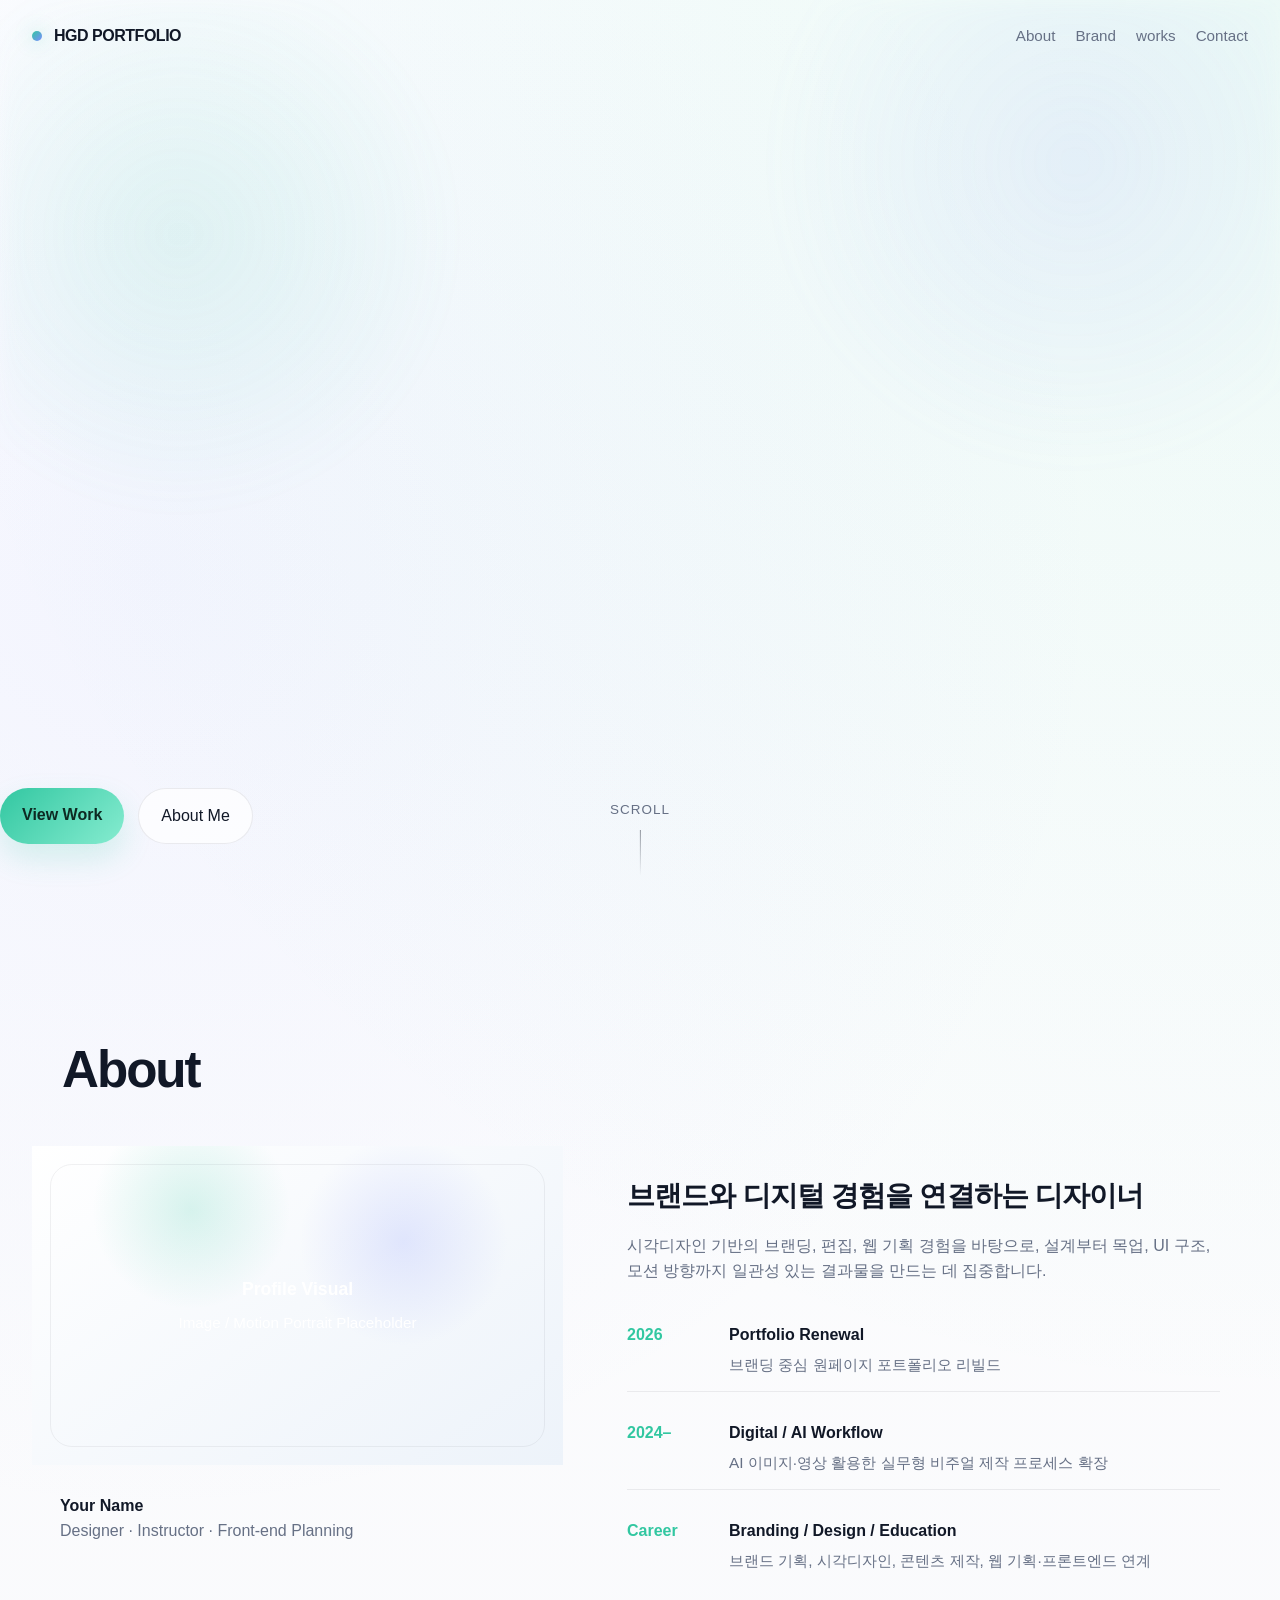
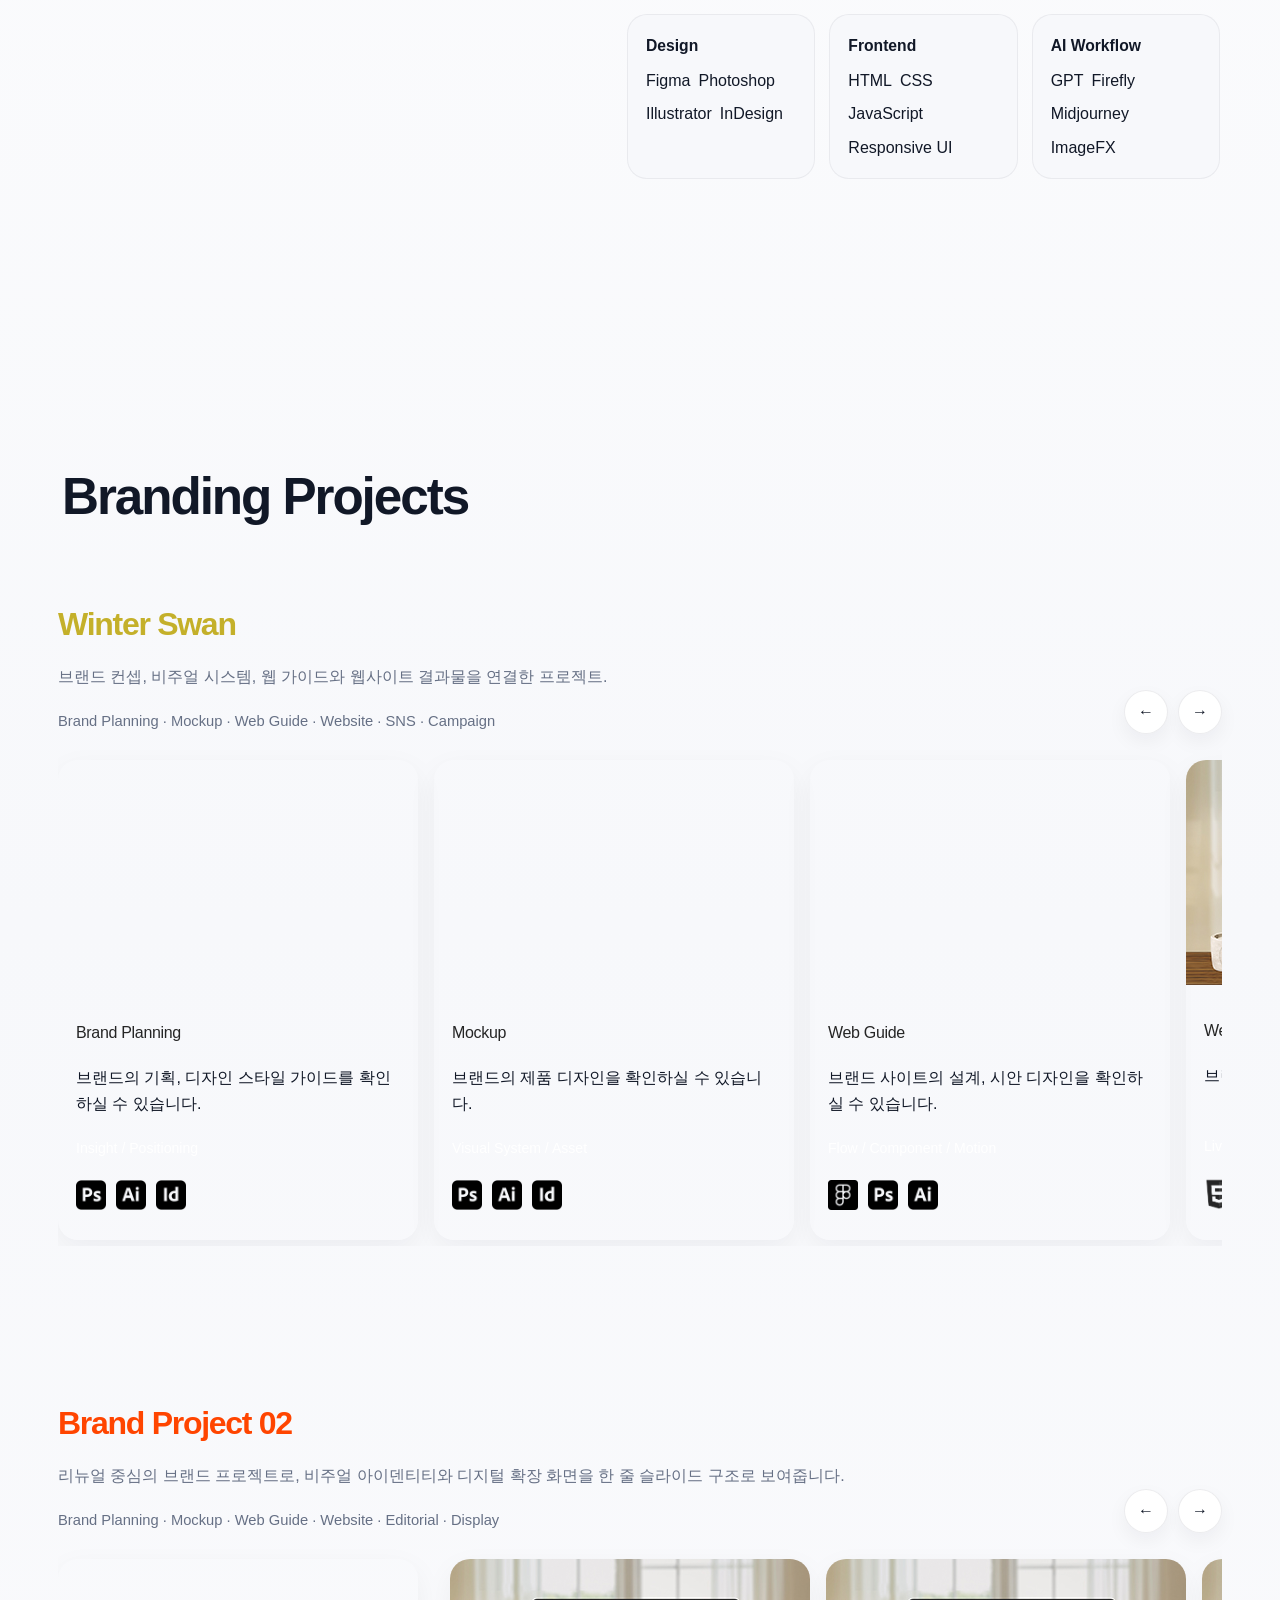
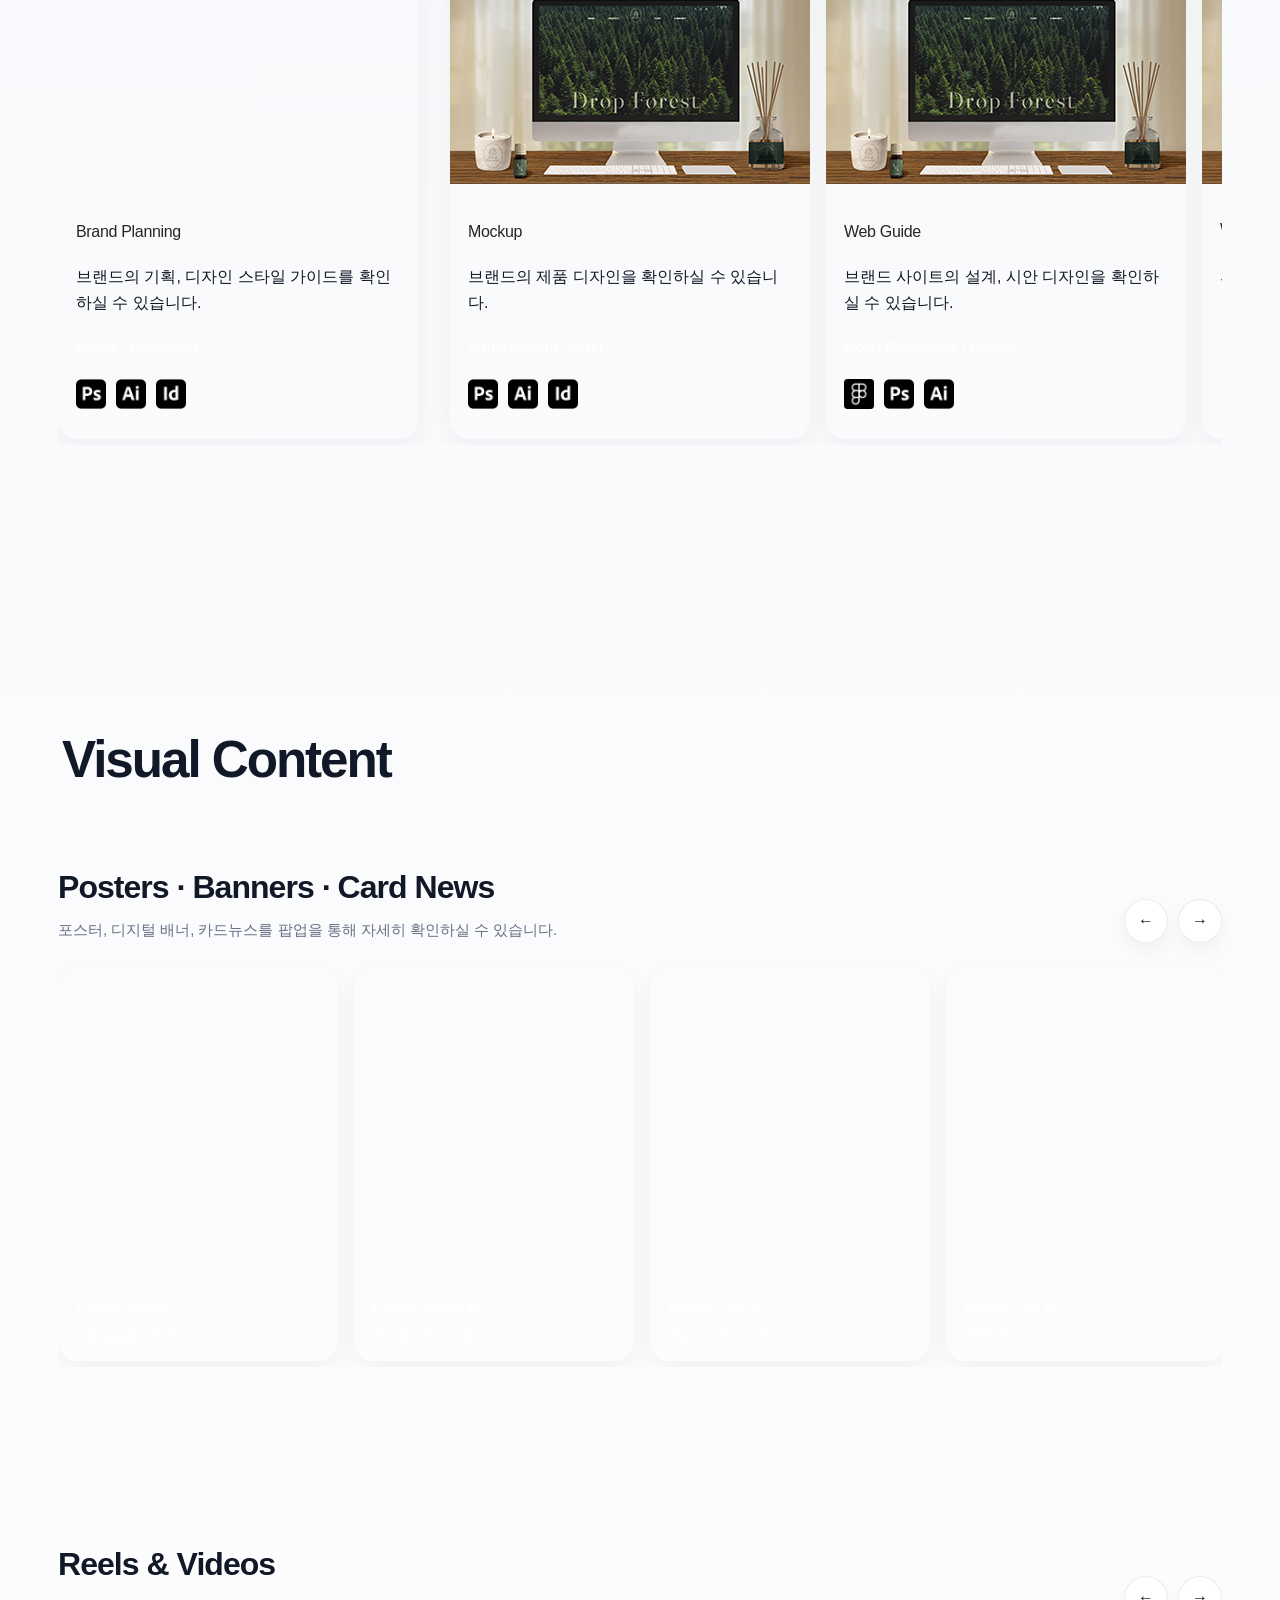
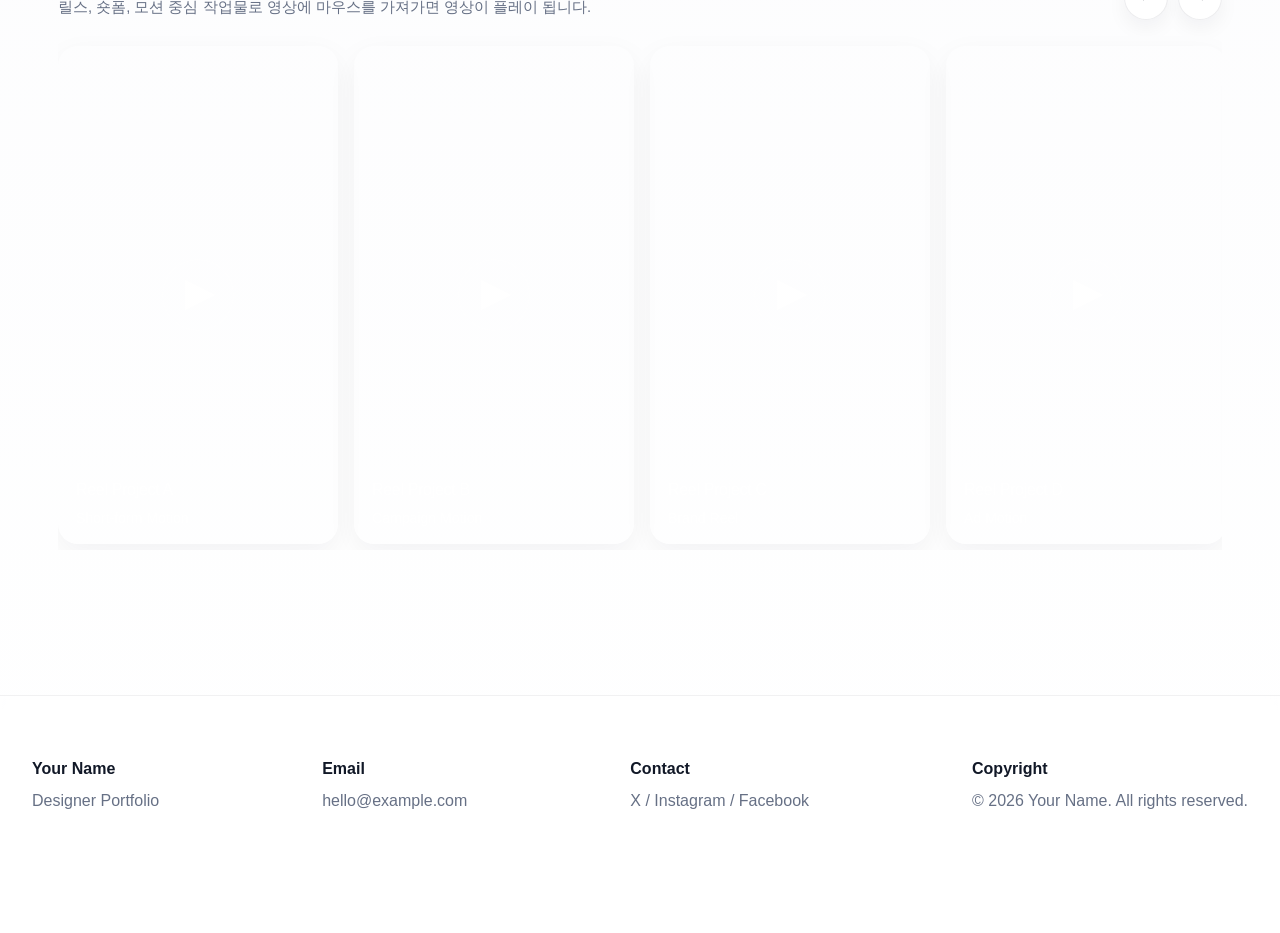
==== commit e4e617f9: "ss" ====
--- a/index.html
+++ b/index.html
@@ -14,7 +14,7 @@
 <body>
   <header class="site-header" id="siteHeader">
     <nav class="nav">
-      <a href="#hero" class="brand">Name</a>
+      <a href="#hero" class="brand">HGD PORTFOLIO</a>
       <div class="nav-links">
         <a href="#about">About</a>
         <a href="#branding">Brand</a>
@@ -159,7 +159,7 @@
             <div class="brand-info brand1_color">
               <!-- 브랜드별 색상  brand1_color-->
 
-              <h3>Brand Project 01</h3>
+              <h3>Winter Swan</h3>
               <p>
                 브랜드 컨셉, 비주얼 시스템, 웹 가이드와 웹사이트 결과물을 연결한 프로젝트.
               </p>
@@ -181,11 +181,11 @@
                   <button class="slider-btn" type="button" data-slider-next="brandTrack01">→</button>
                 </div>
               </div>
-               <div class="brand-track slider-track" id="brandTrack01">
+              <div class="brand-track slider-track" id="brandTrack01">
                 <article class="thumb-card brand-thumb">
-                  <a href="#" target="_blank">
+                  <a href="./brand_plan.html" target="_blank">
                     <video class="thumb-video" muted loop playsinline preload="metadata">
-                      <source src="assets/video/brand_thumbnail_video_sample.mp4" type="video/mp4" />
+                      <source src="assets/video/brand.mp4" type="video/mp4" />
                     </video>
 
                     <!-- <a href="#" target="_blank">
@@ -201,100 +201,107 @@
                         <img src="assets/img/indesign.png" alt="icon">
                       </p>
                     </div>
-                </article>
-                </a>
-                <article class="thumb-card brand-thumb">
-                  <!-- <video class="thumb-video" autoplay muted loop playsinline><source src="assets/brand-02-mockup.mp4" type="video/mp4" /></video> -->
-                  <a href="#" target="_blank">
-                    <img src="assets/img/brand_thumbnail_sample.jpg" alt="brand">
-                    <div class="thumb-overlay">
-                      <strong>Mockup</strong>
-                      <p class="thumb-explanation">브랜드의 제품 디자인을 확인하실 수 있습니다.</p>
-                      <span>Visual System / Asset</span>
-                      <p class="skills-icon">
-                        <img src="assets/img/photoshop.png" alt="icon">
-                        <img src="assets/img/illustrator.png" alt="icon">
-                        <img src="assets/img/indesign.png" alt="icon">
-                      </p>
-                    </div>
                   </a>
                 </article>
-
-                <article class="thumb-card brand-thumb">
-                  <a href="#" target="_blank">
-                    <img src="assets/img/brand_thumbnail_sample.jpg" alt="brand">
-                    <div class="thumb-overlay">
-                      <strong>Web Guide</strong>
-                      <p class="thumb-explanation">브랜드 사이트의 설계, 시안 디자인을 확인하실 수 있습니다.</p>
-                      <span>Flow / Component / Motion</span>
-                      <p class="skills-icon">
-                        <img src="assets/img/figma.png" alt="icon">
-                        <img src="assets/img/photoshop.png" alt="icon">
-                        <img src="assets/img/illustrator.png" alt="icon">
-                      </p>
-                    </div>
-                  </a>
-                </article>
-
-                <article class="thumb-card brand-thumb">
-                  <!-- <video class="thumb-video" autoplay muted loop playsinline><source src="assets/brand-02-site.mp4" type="video/mp4" /></video> -->
-                  <a href="#" target="_blank">
-                    <img src="assets/img/brand_thumbnail_sample.jpg" alt="brand">
-                    <div class="thumb-overlay">
-                      <strong>Website</strong>
-                      <p class="thumb-explanation">브랜드 웹사이트를 확인하실 수 있습니다.</p>
-                      <span>Live Result / Motion UI</span>
-                      <p class="skills-icon">
-                        <img src="assets/img/html_icon.png" alt="icon">
-                        <img src="assets/img/vs_code.png" alt="icon">
-                      </p>
-                    </div>
-                    <div class="thumb-overlay"><strong></strong><span></span></div>
-                  </a>
-                </article>
-
-                <article class="thumb-card brand-thumb">
-                  <a href="#" target="_blank">
-                    <img src="assets/img/brand_thumbnail_sample.jpg" alt="brand">
-                    <div class="thumb-overlay">
-                      <strong>Editorial</strong>
-                      <p class="thumb-explanation">브랜드를 확인하실 수 있습니다.</p>
-                      <span>Layout / Print / Digital</span>
-                      <p class="skills-icon">
-                        <img src="assets/img/html_icon.png" alt="icon">
-                        <img src="assets/img/vs_code.png" alt="icon">
-                      </p>
-                    </div>
-                  </a>
-                </article>
-
-                <article class="thumb-card brand-thumb">
-                  <!-- <video class="thumb-video" autoplay muted loop playsinline><source src="assets/brand-02-display.mp4" type="video/mp4" /></video> -->
-                  <a href="#" target="_blank">
-                    <img src="assets/img/brand_thumbnail_sample.jpg" alt="brand">
-                    <div class="thumb-overlay">
-                      <strong>Display</strong>
-                      <p class="thumb-explanation">브랜드를 확인하실 수 있습니다.</p>
-                      <span>Banner / Campaign / Motion</span>
-                      <p class="skills-icon">
-                        <img src="assets/img/html_icon.png" alt="icon">
-                        <img src="assets/img/vs_code.png" alt="icon">
-                      </p>
-                    </div>
-                  </a>
-                </article>
-              </div>
+            
+
+
+              <article class="thumb-card brand-thumb">
+                <!-- <video class="thumb-video" autoplay muted loop playsinline><source src="assets/brand-02-mockup.mp4" type="video/mp4" /></video> -->
+                <a href="./bibx.html" target="_blank">
+                  <video class="thumb-video" muted loop playsinline preload="metadata">
+                    <source src="assets/video/bibx.mp4" type="video/mp4" />
+                  </video>
+                  <div class="thumb-overlay">
+                    <strong>Mockup</strong>
+                    <p class="thumb-explanation">브랜드의 제품 디자인을 확인하실 수 있습니다.</p>
+                    <span>Visual System / Asset</span>
+                    <p class="skills-icon">
+                      <img src="assets/img/photoshop.png" alt="icon">
+                      <img src="assets/img/illustrator.png" alt="icon">
+                      <img src="assets/img/indesign.png" alt="icon">
+                    </p>
+                  </div>
+                </a>
+              </article>
+
+              <article class="thumb-card brand-thumb">
+                <a href="./web.html" target="_blank">
+                  <video class="thumb-video" muted loop playsinline preload="metadata">
+                    <source src="assets/video/web.mp4" type="video/mp4" />
+                  </video>
+                  <div class="thumb-overlay">
+                    <strong>Web Guide</strong>
+                    <p class="thumb-explanation">브랜드 사이트의 설계, 시안 디자인을 확인하실 수 있습니다.</p>
+                    <span>Flow / Component / Motion</span>
+                    <p class="skills-icon">
+                      <img src="assets/img/figma.png" alt="icon">
+                      <img src="assets/img/photoshop.png" alt="icon">
+                      <img src="assets/img/illustrator.png" alt="icon">
+                    </p>
+                  </div>
+                </a>
+              </article>
+
+              <article class="thumb-card brand-thumb">
+                <!-- <video class="thumb-video" autoplay muted loop playsinline><source src="assets/brand-02-site.mp4" type="video/mp4" /></video> -->
+                <a href="#" target="_blank">
+                  <img src="assets/img/brand_thumbnail_sample.jpg" alt="brand">
+                  <div class="thumb-overlay">
+                    <strong>Website</strong>
+                    <p class="thumb-explanation">브랜드 웹사이트를 확인하실 수 있습니다.</p>
+                    <span>Live Result / Motion UI</span>
+                    <p class="skills-icon">
+                      <img src="assets/img/html_icon.png" alt="icon">
+                      <img src="assets/img/vs_code.png" alt="icon">
+                    </p>
+                  </div>
+                  <div class="thumb-overlay"><strong></strong><span></span></div>
+                </a>
+              </article>
+
+              <article class="thumb-card brand-thumb">
+                <a href="#" target="_blank">
+                  <img src="assets/img/brand_thumbnail_sample.jpg" alt="brand">
+                  <div class="thumb-overlay">
+                    <strong>Editorial</strong>
+                    <p class="thumb-explanation">브랜드를 확인하실 수 있습니다.</p>
+                    <span>Layout / Print / Digital</span>
+                    <p class="skills-icon">
+                      <img src="assets/img/html_icon.png" alt="icon">
+                      <img src="assets/img/vs_code.png" alt="icon">
+                    </p>
+                  </div>
+                </a>
+              </article>
+
+              <article class="thumb-card brand-thumb">
+                <!-- <video class="thumb-video" autoplay muted loop playsinline><source src="assets/brand-02-display.mp4" type="video/mp4" /></video> -->
+                <a href="#" target="_blank">
+                  <img src="assets/img/brand_thumbnail_sample.jpg" alt="brand">
+                  <div class="thumb-overlay">
+                    <strong>Display</strong>
+                    <p class="thumb-explanation">브랜드를 확인하실 수 있습니다.</p>
+                    <span>Banner / Campaign / Motion</span>
+                    <p class="skills-icon">
+                      <img src="assets/img/html_icon.png" alt="icon">
+                      <img src="assets/img/vs_code.png" alt="icon">
+                    </p>
+                  </div>
+                </a>
+              </article>
             </div>
-          </section>
-
-          <section class="card brand-row reveal reveal-scale">
-            <div class="brand-info brand2_color">
-              <!-- 브랜드별 색상  brand2_color-->
-              <h3>Brand Project 02</h3>
-              <p>
-                리뉴얼 중심의 브랜드 프로젝트로, 비주얼 아이덴티티와 디지털 확장 화면을 한 줄 슬라이드 구조로 보여줍니다.
-              </p>
-              <!-- <div class="brand-meta">
+        </div>
+    </section>
+
+    <section class="card brand-row reveal reveal-scale">
+      <div class="brand-info brand2_color">
+        <!-- 브랜드별 색상  brand2_color-->
+        <h3>Brand Project 02</h3>
+        <p>
+          리뉴얼 중심의 브랜드 프로젝트로, 비주얼 아이덴티티와 디지털 확장 화면을 한 줄 슬라이드 구조로 보여줍니다.
+        </p>
+        <!-- <div class="brand-meta">
                 <span class="tag"><a href="#" target="_blank">Identity</a></span>
                 <span class="tag"><a href="#" target="_blank">Design BX</a></span>
                 <span class="tag"><a href="#" target="_blank">Web Guide</a></span>
@@ -302,124 +309,124 @@
                 <span class="tag"><a href="#" target="_blank">Video Guide</a></span>
                 <span class="tag"><a href="#" target="_blank">App</a></span>
               </div> -->
-            </div>
-
-            <div>
-              <div class="brand-slider-head">
-                <span class="brand-slider-title">Brand Planning · Mockup · Web Guide · Website · Editorial ·
-                  Display</span>
-                <div class="slider-controls">
-                  <button class="slider-btn" type="button" data-slider-prev="brandTrack02">←</button>
-                  <button class="slider-btn" type="button" data-slider-next="brandTrack02">→</button>
-                </div>
-              </div>
-              <div class="brand-track slider-track" id="brandTrack02">
-                <article class="thumb-card brand-thumb">
-                  <a href="#" target="_blank">
-                    <video class="thumb-video" muted loop playsinline preload="metadata">
-                      <source src="assets/video/brand_thumbnail_video_sample.mp4" type="video/mp4" />
-                    </video>
-
-                    <!-- <a href="#" target="_blank">
+      </div>
+
+      <div>
+        <div class="brand-slider-head">
+          <span class="brand-slider-title">Brand Planning · Mockup · Web Guide · Website · Editorial ·
+            Display</span>
+          <div class="slider-controls">
+            <button class="slider-btn" type="button" data-slider-prev="brandTrack02">←</button>
+            <button class="slider-btn" type="button" data-slider-next="brandTrack02">→</button>
+          </div>
+        </div>
+        <div class="brand-track slider-track" id="brandTrack02">
+          <article class="thumb-card brand-thumb">
+            <a href="#" target="_blank">
+              <video class="thumb-video" muted loop playsinline preload="metadata">
+                <source src="assets/video/brand_thumbnail_video_sample.mp4" type="video/mp4" />
+              </video>
+
+              <!-- <a href="#" target="_blank">
                     <img src="assets/img/brand_thumbnail_sample.jpg" alt="brand">
                   </a> -->
-                    <div class="thumb-overlay">
-                      <strong>Brand Planning</strong>
-                      <p class="thumb-explanation">브랜드의 기획, 디자인 스타일 가이드를 확인하실 수 있습니다.</p>
-                      <span>Insight / Positioning</span>
-                      <p class="skills-icon">
-                        <img src="assets/img/photoshop.png" alt="icon">
-                        <img src="assets/img/illustrator.png" alt="icon">
-                        <img src="assets/img/indesign.png" alt="icon">
-                      </p>
-                    </div>
-                </article>
-                </a>
-                <article class="thumb-card brand-thumb">
-                  <!-- <video class="thumb-video" autoplay muted loop playsinline><source src="assets/brand-02-mockup.mp4" type="video/mp4" /></video> -->
-                  <a href="#" target="_blank">
-                    <img src="assets/img/brand_thumbnail_sample.jpg" alt="brand">
-                    <div class="thumb-overlay">
-                      <strong>Mockup</strong>
-                      <p class="thumb-explanation">브랜드의 제품 디자인을 확인하실 수 있습니다.</p>
-                      <span>Visual System / Asset</span>
-                      <p class="skills-icon">
-                        <img src="assets/img/photoshop.png" alt="icon">
-                        <img src="assets/img/illustrator.png" alt="icon">
-                        <img src="assets/img/indesign.png" alt="icon">
-                      </p>
-                    </div>
-                  </a>
-                </article>
-
-                <article class="thumb-card brand-thumb">
-                  <a href="#" target="_blank">
-                    <img src="assets/img/brand_thumbnail_sample.jpg" alt="brand">
-                    <div class="thumb-overlay">
-                      <strong>Web Guide</strong>
-                      <p class="thumb-explanation">브랜드 사이트의 설계, 시안 디자인을 확인하실 수 있습니다.</p>
-                      <span>Flow / Component / Motion</span>
-                      <p class="skills-icon">
-                        <img src="assets/img/figma.png" alt="icon">
-                        <img src="assets/img/photoshop.png" alt="icon">
-                        <img src="assets/img/illustrator.png" alt="icon">
-                      </p>
-                    </div>
-                  </a>
-                </article>
-
-                <article class="thumb-card brand-thumb">
-                  <!-- <video class="thumb-video" autoplay muted loop playsinline><source src="assets/brand-02-site.mp4" type="video/mp4" /></video> -->
-                  <a href="#" target="_blank">
-                    <img src="assets/img/brand_thumbnail_sample.jpg" alt="brand">
-                    <div class="thumb-overlay">
-                      <strong>Website</strong>
-                      <p class="thumb-explanation">브랜드 웹사이트를 확인하실 수 있습니다.</p>
-                      <span>Live Result / Motion UI</span>
-                      <p class="skills-icon">
-                        <img src="assets/img/html_icon.png" alt="icon">
-                        <img src="assets/img/vs_code.png" alt="icon">
-                      </p>
-                    </div>
-                    <div class="thumb-overlay"><strong></strong><span></span></div>
-                  </a>
-                </article>
-
-                <article class="thumb-card brand-thumb">
-                  <a href="#" target="_blank">
-                    <img src="assets/img/brand_thumbnail_sample.jpg" alt="brand">
-                    <div class="thumb-overlay">
-                      <strong>Editorial</strong>
-                      <p class="thumb-explanation">브랜드를 확인하실 수 있습니다.</p>
-                      <span>Layout / Print / Digital</span>
-                      <p class="skills-icon">
-                        <img src="assets/img/html_icon.png" alt="icon">
-                        <img src="assets/img/vs_code.png" alt="icon">
-                      </p>
-                    </div>
-                  </a>
-                </article>
-
-                <article class="thumb-card brand-thumb">
-                  <!-- <video class="thumb-video" autoplay muted loop playsinline><source src="assets/brand-02-display.mp4" type="video/mp4" /></video> -->
-                  <a href="#" target="_blank">
-                    <img src="assets/img/brand_thumbnail_sample.jpg" alt="brand">
-                    <div class="thumb-overlay">
-                      <strong>Display</strong>
-                      <p class="thumb-explanation">브랜드를 확인하실 수 있습니다.</p>
-                      <span>Banner / Campaign / Motion</span>
-                      <p class="skills-icon">
-                        <img src="assets/img/html_icon.png" alt="icon">
-                        <img src="assets/img/vs_code.png" alt="icon">
-                      </p>
-                    </div>
-                  </a>
-                </article>
-              </div>
-            </div>
-          </section>
+              <div class="thumb-overlay">
+                <strong>Brand Planning</strong>
+                <p class="thumb-explanation">브랜드의 기획, 디자인 스타일 가이드를 확인하실 수 있습니다.</p>
+                <span>Insight / Positioning</span>
+                <p class="skills-icon">
+                  <img src="assets/img/photoshop.png" alt="icon">
+                  <img src="assets/img/illustrator.png" alt="icon">
+                  <img src="assets/img/indesign.png" alt="icon">
+                </p>
+              </div>
+          </article>
+          </a>
+          <article class="thumb-card brand-thumb">
+            <!-- <video class="thumb-video" autoplay muted loop playsinline><source src="assets/brand-02-mockup.mp4" type="video/mp4" /></video> -->
+            <a href="#" target="_blank">
+              <img src="assets/img/brand_thumbnail_sample.jpg" alt="brand">
+              <div class="thumb-overlay">
+                <strong>Mockup</strong>
+                <p class="thumb-explanation">브랜드의 제품 디자인을 확인하실 수 있습니다.</p>
+                <span>Visual System / Asset</span>
+                <p class="skills-icon">
+                  <img src="assets/img/photoshop.png" alt="icon">
+                  <img src="assets/img/illustrator.png" alt="icon">
+                  <img src="assets/img/indesign.png" alt="icon">
+                </p>
+              </div>
+            </a>
+          </article>
+
+          <article class="thumb-card brand-thumb">
+            <a href="#" target="_blank">
+              <img src="assets/img/brand_thumbnail_sample.jpg" alt="brand">
+              <div class="thumb-overlay">
+                <strong>Web Guide</strong>
+                <p class="thumb-explanation">브랜드 사이트의 설계, 시안 디자인을 확인하실 수 있습니다.</p>
+                <span>Flow / Component / Motion</span>
+                <p class="skills-icon">
+                  <img src="assets/img/figma.png" alt="icon">
+                  <img src="assets/img/photoshop.png" alt="icon">
+                  <img src="assets/img/illustrator.png" alt="icon">
+                </p>
+              </div>
+            </a>
+          </article>
+
+          <article class="thumb-card brand-thumb">
+            <!-- <video class="thumb-video" autoplay muted loop playsinline><source src="assets/brand-02-site.mp4" type="video/mp4" /></video> -->
+            <a href="#" target="_blank">
+              <img src="assets/img/brand_thumbnail_sample.jpg" alt="brand">
+              <div class="thumb-overlay">
+                <strong>Website</strong>
+                <p class="thumb-explanation">브랜드 웹사이트를 확인하실 수 있습니다.</p>
+                <span>Live Result / Motion UI</span>
+                <p class="skills-icon">
+                  <img src="assets/img/html_icon.png" alt="icon">
+                  <img src="assets/img/vs_code.png" alt="icon">
+                </p>
+              </div>
+              <div class="thumb-overlay"><strong></strong><span></span></div>
+            </a>
+          </article>
+
+          <article class="thumb-card brand-thumb">
+            <a href="#" target="_blank">
+              <img src="assets/img/brand_thumbnail_sample.jpg" alt="brand">
+              <div class="thumb-overlay">
+                <strong>Editorial</strong>
+                <p class="thumb-explanation">브랜드를 확인하실 수 있습니다.</p>
+                <span>Layout / Print / Digital</span>
+                <p class="skills-icon">
+                  <img src="assets/img/html_icon.png" alt="icon">
+                  <img src="assets/img/vs_code.png" alt="icon">
+                </p>
+              </div>
+            </a>
+          </article>
+
+          <article class="thumb-card brand-thumb">
+            <!-- <video class="thumb-video" autoplay muted loop playsinline><source src="assets/brand-02-display.mp4" type="video/mp4" /></video> -->
+            <a href="#" target="_blank">
+              <img src="assets/img/brand_thumbnail_sample.jpg" alt="brand">
+              <div class="thumb-overlay">
+                <strong>Display</strong>
+                <p class="thumb-explanation">브랜드를 확인하실 수 있습니다.</p>
+                <span>Banner / Campaign / Motion</span>
+                <p class="skills-icon">
+                  <img src="assets/img/html_icon.png" alt="icon">
+                  <img src="assets/img/vs_code.png" alt="icon">
+                </p>
+              </div>
+            </a>
+          </article>
         </div>
       </div>
+    </section>
+    </div>
+    </div>
     </section>
 
     <section class="section" id="works">
@@ -450,8 +457,7 @@
               <!-- poster / banner / cardnews / reels 모달 전용 큰 이미지는 data-modal-media="assets/img/원하는파일.jpg" 로 직접 지정 -->
               <!-- 카드별 모달 비율은 data-modal-ratio="가로 / 세로" 형식으로 지정: 예) 1200 / 628, 1 / 1, 9 / 16, 1080 / 1350 -->
               <article class="poster-thumb thumb-card modal-card" data-modal-type="poster"
-                data-modal-label="Poster Project"
-                data-modal-title="Poster Series A"
+                data-modal-label="Poster Project" data-modal-title="Poster Series A"
                 data-modal-description="이벤트 홍보용 포스터 시리즈입니다. 타이포그래피와 무드 중심의 키비주얼 작업입니다." data-modal-role="Poster Design"
                 data-modal-tools="Photoshop, Illustrator"
                 data-modal-summary="전시/행사 성격의 키비주얼 포스터 시리즈입니다. 메인 타이포와 무드 중심 그래픽으로 메시지를 압축해 전달합니다."
@@ -469,8 +475,7 @@
                 <div class="thumb-overlay"><strong>Poster Series A</strong><span>Campaign / Event Visual</span></div>
               </article>
 
-              <article class="poster-thumb thumb-card modal-card" data-modal-type="poster"
-                data-modal-label="Poster"
+              <article class="poster-thumb thumb-card modal-card" data-modal-type="poster" data-modal-label="Poster"
                 data-modal-title="Poster Series B" data-modal-description="브랜드 포스터 시리즈입니다."
                 data-modal-role="Poster Design" data-modal-tools="Photoshop"
                 data-modal-summary="브랜드 무드를 중심으로 전개한 포스터 시리즈입니다." data-modal-meta1-label="Format"
@@ -479,38 +484,41 @@
                 data-modal-meta4-label="Concept" data-modal-meta4-value="Graphic Mood"
                 data-modal-tags="Poster, Branding" data-modal-note-title="Editable Note"
                 data-modal-note="포스터 프로젝트 설명을 여기서 직접 바꿀 수 있습니다." data-modal-video="Poster preview"
-                data-modal-link="https://example.com" data-modal-media="assets/img/poster_thumbnail_sample.jpg" data-modal-ratio="5 / 7">
+                data-modal-link="https://example.com" data-modal-media="assets/img/poster_thumbnail_sample.jpg"
+                data-modal-ratio="5 / 7">
                 <video class="thumb-video" muted loop playsinline preload="metadata">
                   <source src="assets/video/poster.mp4" type="video/mp4" />
                 </video>
                 <div class="thumb-overlay"><strong>Poster Series B</strong><span>Brand / Promotion</span></div>
               </article>
 
-              <article class="ad-thumb thumb-card modal-card" data-modal-type="banner" data-modal-label="Banner Project" data-modal-title="Banner Set A"
-                data-modal-description="디지털 배너 광고 세트입니다." data-modal-role="Banner Design"
-                data-modal-tools="Photoshop, Figma" data-modal-summary="퍼포먼스 배너와 SNS용 변형 소재를 함께 설계한 배너 세트입니다."
-                data-modal-meta1-label="Platform" data-modal-meta1-value="Meta / Web / App"
-                data-modal-meta2-label="Campaign" data-modal-meta2-value="Seasonal Promotion"
-                data-modal-meta3-label="Size" data-modal-meta3-value="1080x1080 / 1200x628"
-                data-modal-meta4-label="Placement" data-modal-meta4-value="Feed / Display / Landing"
-                data-modal-tags="Banner, Performance, SNS" data-modal-note-title="Editable Note"
-                data-modal-note="배너는 플랫폼, 사이즈, CTA 방향 등을 이 박스에서 자유롭게 수정하면 됩니다." data-modal-video="Banner motion preview"
-                data-modal-link="https://example.com" data-modal-media="assets/img/banner_sample.jpeg" data-modal-ratio="1200 / 628">
+              <article class="ad-thumb thumb-card modal-card" data-modal-type="banner" data-modal-label="Banner Project"
+                data-modal-title="Banner Set A" data-modal-description="디지털 배너 광고 세트입니다."
+                data-modal-role="Banner Design" data-modal-tools="Photoshop, Figma"
+                data-modal-summary="퍼포먼스 배너와 SNS용 변형 소재를 함께 설계한 배너 세트입니다." data-modal-meta1-label="Platform"
+                data-modal-meta1-value="Meta / Web / App" data-modal-meta2-label="Campaign"
+                data-modal-meta2-value="Seasonal Promotion" data-modal-meta3-label="Size"
+                data-modal-meta3-value="1080x1080 / 1200x628" data-modal-meta4-label="Placement"
+                data-modal-meta4-value="Feed / Display / Landing" data-modal-tags="Banner, Performance, SNS"
+                data-modal-note-title="Editable Note" data-modal-note="배너는 플랫폼, 사이즈, CTA 방향 등을 이 박스에서 자유롭게 수정하면 됩니다."
+                data-modal-video="Banner motion preview" data-modal-link="https://example.com"
+                data-modal-media="assets/img/banner_sample.jpeg" data-modal-ratio="1200 / 628">
                 <video class="thumb-video" muted loop playsinline preload="metadata">
                   <source src="assets/video/ad_sample_01.mp4" type="video/mp4" />
                 </video>
                 <div class="thumb-overlay"><strong>Banner Set A</strong><span>Digital Ad System</span></div>
               </article>
 
-              <article class="ad-thumb thumb-card modal-card" data-modal-type="banner" data-modal-label="Banner" data-modal-title="Banner Set B"
-                data-modal-description="프로모션 웹 배너 세트입니다." data-modal-role="Banner Design" data-modal-tools="Photoshop"
-                data-modal-summary="웹 프로모션 메인/서브 배너 세트입니다." data-modal-meta1-label="Platform"
-                data-modal-meta1-value="Website" data-modal-meta2-label="Campaign" data-modal-meta2-value="Promotion"
-                data-modal-meta3-label="Size" data-modal-meta3-value="PC / Mobile Responsive"
-                data-modal-meta4-label="Placement" data-modal-meta4-value="Hero / Mid Banner"
-                data-modal-tags="Banner, Web" data-modal-note-title="Editable Note"
-                data-modal-note="배너 프로젝트 설명을 이 텍스트로 바꾸면 됩니다." data-modal-video="Banner motion preview"
-                data-modal-link="https://example.com" data-modal-media="assets/img/banner_sample.jpeg">
+              <article class="ad-thumb thumb-card modal-card" data-modal-type="banner" data-modal-label="Banner"
+                data-modal-title="Banner Set B" data-modal-description="프로모션 웹 배너 세트입니다."
+                data-modal-role="Banner Design" data-modal-tools="Photoshop" data-modal-summary="웹 프로모션 메인/서브 배너 세트입니다."
+                data-modal-meta1-label="Platform" data-modal-meta1-value="Website" data-modal-meta2-label="Campaign"
+                data-modal-meta2-value="Promotion" data-modal-meta3-label="Size"
+                data-modal-meta3-value="PC / Mobile Responsive" data-modal-meta4-label="Placement"
+                data-modal-meta4-value="Hero / Mid Banner" data-modal-tags="Banner, Web"
+                data-modal-note-title="Editable Note" data-modal-note="배너 프로젝트 설명을 이 텍스트로 바꾸면 됩니다."
+                data-modal-video="Banner motion preview" data-modal-link="https://example.com"
+                data-modal-media="assets/img/banner_sample.jpeg">
                 <video class="thumb-video" muted loop playsinline preload="metadata">
                   <source src="assets/video/ad_sample_01.mp4" type="video/mp4" />
                 </video>
@@ -518,8 +526,7 @@
               </article>
 
               <article class="cardnews-thumb thumb-card modal-card" data-modal-type="cardnews"
-                data-modal-label="Card News Project"
-                data-modal-title="Card News Series A"
+                data-modal-label="Card News Project" data-modal-title="Card News Series A"
                 data-modal-description="브랜드 메시지를 카드뉴스 형식으로 재구성한 시리즈입니다. 모달에서 여러 장의 카드뉴스를 순서대로 확인할 수 있습니다."
                 data-modal-role="Card News Design" data-modal-tools="Photoshop, Illustrator"
                 data-modal-summary="인스타그램 캐러셀 형식의 카드뉴스입니다. 첫 장에서 주제를 제시하고 뒤로 갈수록 정보 흐름이 이어지도록 구성했습니다."
@@ -530,7 +537,8 @@
                 data-modal-note-title="Editable Note"
                 data-modal-note="카드뉴스는 페이지 흐름, 표지 방향, 정보 구성 방식 등을 이 박스에서 자유롭게 수정할 수 있습니다."
                 data-modal-video="Card news preview" data-modal-link="https://example.com"
-                data-modal-images="assets/img/CardNews1.png|assets/img/CardNews2.png|assets/img/CardNews3.png|assets/img/CardNews4.png|assets/img/CardNews5.png|assets/img/CardNews6.png|assets/img/CardNews7.png" data-modal-ratio="4 / 5">
+                data-modal-images="assets/img/CardNews1.png|assets/img/CardNews2.png|assets/img/CardNews3.png|assets/img/CardNews4.png|assets/img/CardNews5.png|assets/img/CardNews6.png|assets/img/CardNews7.png"
+                data-modal-ratio="4 / 5">
                 <div class="thumb-image">
                   <img src="assets/img/CardNews1.png" alt="card news">
                 </div>
@@ -539,16 +547,15 @@
               </article>
 
               <article class="cardnews-thumb thumb-card modal-card" data-modal-type="cardnews"
-                data-modal-label="Card News"
-                data-modal-title="Card News Series B" data-modal-description="프로모션 콘텐츠를 정보형 카드뉴스로 정리한 작업입니다."
-                data-modal-role="Card News Design" data-modal-tools="Photoshop, Figma"
-                data-modal-summary="정보 전달 중심의 프로모션 카드뉴스입니다." data-modal-meta1-label="Topic"
-                data-modal-meta1-value="Promotion" data-modal-meta2-label="Pages" data-modal-meta2-value="7 Pages"
-                data-modal-meta3-label="Flow" data-modal-meta3-value="Intro → Detail → CTA"
-                data-modal-meta4-label="Style" data-modal-meta4-value="Clean Info Layout"
-                data-modal-tags="Promotion, Information" data-modal-note-title="Editable Note"
-                data-modal-note="카드뉴스 프로젝트용 자유 메모 영역입니다." data-modal-video="Card news preview"
-                data-modal-link="https://example.com"
+                data-modal-label="Card News" data-modal-title="Card News Series B"
+                data-modal-description="프로모션 콘텐츠를 정보형 카드뉴스로 정리한 작업입니다." data-modal-role="Card News Design"
+                data-modal-tools="Photoshop, Figma" data-modal-summary="정보 전달 중심의 프로모션 카드뉴스입니다."
+                data-modal-meta1-label="Topic" data-modal-meta1-value="Promotion" data-modal-meta2-label="Pages"
+                data-modal-meta2-value="7 Pages" data-modal-meta3-label="Flow"
+                data-modal-meta3-value="Intro → Detail → CTA" data-modal-meta4-label="Style"
+                data-modal-meta4-value="Clean Info Layout" data-modal-tags="Promotion, Information"
+                data-modal-note-title="Editable Note" data-modal-note="카드뉴스 프로젝트용 자유 메모 영역입니다."
+                data-modal-video="Card news preview" data-modal-link="https://example.com"
                 data-modal-images="assets/img/CardNews1.png|assets/img/CardNews2.png|assets/img/CardNews3.png|assets/img/CardNews4.png|assets/img/CardNews5.png|assets/img/CardNews6.png|assets/img/CardNews7.png">
                 <div class="thumb-image">
                   <img src="assets/img/CardNews1.png" alt="card news">
@@ -578,15 +585,13 @@
               <article class="reels-thumb thumb-card modal-card" data-modal-type="reels"
                 data-modal-title="Reel Project A"
                 data-modal-description="숏폼 중심의 브랜드 릴스 프로젝트입니다. 모션 리듬과 메시지 전달을 고려해 구성했습니다."
-                data-modal-role="Motion Design / Reel Editing"
-                data-modal-tools="Premiere Pro, After Effects"
-                data-modal-meta1-label="Format" data-modal-meta1-value="9:16 Vertical"
-                data-modal-meta2-label="Duration" data-modal-meta2-value="15 sec"
-                data-modal-tags="Reels, Short-form, Motion"
+                data-modal-role="Motion Design / Reel Editing" data-modal-tools="Premiere Pro, After Effects"
+                data-modal-meta1-label="Format" data-modal-meta1-value="9:16 Vertical" data-modal-meta2-label="Duration"
+                data-modal-meta2-value="15 sec" data-modal-tags="Reels, Short-form, Motion"
                 data-modal-note-title="Editable Note"
                 data-modal-note="릴스 전용 모달 템플릿입니다. 영상 콘셉트, 후킹 포인트, 자막 구성 등을 자유롭게 수정하세요."
-                data-modal-link="https://example.com"
-                data-modal-media="assets/video/Reels_sample_01.mp4" data-modal-ratio="9 / 16">
+                data-modal-link="https://example.com" data-modal-media="assets/video/Reels_sample_01.mp4"
+                data-modal-ratio="9 / 16">
                 <video class="thumb-video" muted loop playsinline preload="metadata">
                   <source src="assets/video/Reels_sample_01.mp4" type="video/mp4" />
                 </video>
@@ -600,16 +605,11 @@
               </article>
 
               <article class="reels-thumb thumb-card modal-card" data-modal-type="reels"
-                data-modal-title="Reel Project B"
-                data-modal-description="캠페인 메시지를 짧은 영상으로 압축한 릴스 작업입니다."
-                data-modal-role="Campaign Motion"
-                data-modal-tools="Premiere Pro"
-                data-modal-meta1-label="Format" data-modal-meta1-value="9:16 Vertical"
-                data-modal-meta2-label="Duration" data-modal-meta2-value="12 sec"
-                data-modal-tags="Campaign, Reels"
-                data-modal-note-title="Editable Note"
-                data-modal-note="릴스 B 설명을 이 영역에서 직접 수정할 수 있습니다."
-                data-modal-link="https://example.com"
+                data-modal-title="Reel Project B" data-modal-description="캠페인 메시지를 짧은 영상으로 압축한 릴스 작업입니다."
+                data-modal-role="Campaign Motion" data-modal-tools="Premiere Pro" data-modal-meta1-label="Format"
+                data-modal-meta1-value="9:16 Vertical" data-modal-meta2-label="Duration" data-modal-meta2-value="12 sec"
+                data-modal-tags="Campaign, Reels" data-modal-note-title="Editable Note"
+                data-modal-note="릴스 B 설명을 이 영역에서 직접 수정할 수 있습니다." data-modal-link="https://example.com"
                 data-modal-media="assets/video/Reels_sample_01.mp4">
                 <video class="thumb-video" muted loop playsinline preload="metadata">
                   <source src="assets/video/Reels_sample_01.mp4" type="video/mp4" />
@@ -624,16 +624,11 @@
               </article>
 
               <article class="reels-thumb thumb-card modal-card" data-modal-type="reels"
-                data-modal-title="Reel Project C"
-                data-modal-description="브랜드 무드를 강조한 숏폼 영상입니다."
-                data-modal-role="Brand Motion"
-                data-modal-tools="Premiere Pro"
-                data-modal-meta1-label="Format" data-modal-meta1-value="9:16 Vertical"
-                data-modal-meta2-label="Duration" data-modal-meta2-value="10 sec"
-                data-modal-tags="Brand Reel, Motion"
-                data-modal-note-title="Editable Note"
-                data-modal-note="브랜드 릴스 C에 대한 메모를 자유롭게 기입하세요."
-                data-modal-link="https://example.com"
+                data-modal-title="Reel Project C" data-modal-description="브랜드 무드를 강조한 숏폼 영상입니다."
+                data-modal-role="Brand Motion" data-modal-tools="Premiere Pro" data-modal-meta1-label="Format"
+                data-modal-meta1-value="9:16 Vertical" data-modal-meta2-label="Duration" data-modal-meta2-value="10 sec"
+                data-modal-tags="Brand Reel, Motion" data-modal-note-title="Editable Note"
+                data-modal-note="브랜드 릴스 C에 대한 메모를 자유롭게 기입하세요." data-modal-link="https://example.com"
                 data-modal-media="assets/video/Reels_sample_01.mp4">
                 <video class="thumb-video" muted loop playsinline preload="metadata">
                   <source src="assets/video/Reels_sample_01.mp4" type="video/mp4" />
@@ -648,16 +643,11 @@
               </article>
 
               <article class="reels-thumb thumb-card modal-card" data-modal-type="reels"
-                data-modal-title="Reel Project D"
-                data-modal-description="광고성 메시지를 중심으로 한 모션 릴스입니다."
-                data-modal-role="Ad Motion"
-                data-modal-tools="Premiere Pro"
-                data-modal-meta1-label="Format" data-modal-meta1-value="9:16 Vertical"
-                data-modal-meta2-label="Duration" data-modal-meta2-value="20 sec"
-                data-modal-tags="Ad Motion, Short-form"
-                data-modal-note-title="Editable Note"
-                data-modal-note="광고 릴스 D 설명을 수정하세요."
-                data-modal-link="https://example.com"
+                data-modal-title="Reel Project D" data-modal-description="광고성 메시지를 중심으로 한 모션 릴스입니다."
+                data-modal-role="Ad Motion" data-modal-tools="Premiere Pro" data-modal-meta1-label="Format"
+                data-modal-meta1-value="9:16 Vertical" data-modal-meta2-label="Duration" data-modal-meta2-value="20 sec"
+                data-modal-tags="Ad Motion, Short-form" data-modal-note-title="Editable Note"
+                data-modal-note="광고 릴스 D 설명을 수정하세요." data-modal-link="https://example.com"
                 data-modal-media="assets/video/Reels_sample_01.mp4">
                 <video class="thumb-video" muted loop playsinline preload="metadata">
                   <source src="assets/video/Reels_sample_01.mp4" type="video/mp4" />
@@ -672,16 +662,11 @@
               </article>
 
               <article class="reels-thumb thumb-card modal-card" data-modal-type="reels"
-                data-modal-title="Reel Project E"
-                data-modal-description="브랜드 인트로 성격의 영상 작업입니다."
-                data-modal-role="Intro Motion"
-                data-modal-tools="Premiere Pro"
-                data-modal-meta1-label="Format" data-modal-meta1-value="9:16 Vertical"
-                data-modal-meta2-label="Duration" data-modal-meta2-value="08 sec"
-                data-modal-tags="Intro, Reels"
-                data-modal-note-title="Editable Note"
-                data-modal-note="인트로 릴스 E에 대한 설명입니다."
-                data-modal-link="https://example.com"
+                data-modal-title="Reel Project E" data-modal-description="브랜드 인트로 성격의 영상 작업입니다."
+                data-modal-role="Intro Motion" data-modal-tools="Premiere Pro" data-modal-meta1-label="Format"
+                data-modal-meta1-value="9:16 Vertical" data-modal-meta2-label="Duration" data-modal-meta2-value="08 sec"
+                data-modal-tags="Intro, Reels" data-modal-note-title="Editable Note"
+                data-modal-note="인트로 릴스 E에 대한 설명입니다." data-modal-link="https://example.com"
                 data-modal-media="assets/video/Reels_sample_01.mp4">
                 <video class="thumb-video" muted loop playsinline preload="metadata">
                   <source src="assets/video/Reels_sample_01.mp4" type="video/mp4" />
@@ -696,16 +681,11 @@
               </article>
 
               <article class="reels-thumb thumb-card modal-card" data-modal-type="reels"
-                data-modal-title="Reel Project F"
-                data-modal-description="브랜드 인트로 영상 확장 버전입니다."
-                data-modal-role="Motion Design"
-                data-modal-tools="Premiere Pro"
-                data-modal-meta1-label="Format" data-modal-meta1-value="9:16 Vertical"
-                data-modal-meta2-label="Duration" data-modal-meta2-value="18 sec"
-                data-modal-tags="Brand Intro, Reel"
-                data-modal-note-title="Editable Note"
-                data-modal-note="릴스 F 전용 설명 영역입니다."
-                data-modal-link="https://example.com"
+                data-modal-title="Reel Project F" data-modal-description="브랜드 인트로 영상 확장 버전입니다."
+                data-modal-role="Motion Design" data-modal-tools="Premiere Pro" data-modal-meta1-label="Format"
+                data-modal-meta1-value="9:16 Vertical" data-modal-meta2-label="Duration" data-modal-meta2-value="18 sec"
+                data-modal-tags="Brand Intro, Reel" data-modal-note-title="Editable Note"
+                data-modal-note="릴스 F 전용 설명 영역입니다." data-modal-link="https://example.com"
                 data-modal-media="assets/video/Reels_sample_01.mp4">
                 <video class="thumb-video" muted loop playsinline preload="metadata">
                   <source src="assets/video/Reels_sample_01.mp4" type="video/mp4" />
--- a/assets/css/style.css
+++ b/assets/css/style.css
@@ -1005,13 +1005,6 @@
   transform: translate(-50%, -50%) scale(0.9);
 }
 
-/* 호버가 불가능한 터치 기기(모바일)에서는 재생버튼을 아예 노출하지 않음 */
-@media (hover: none) {
-  .thumb-play-button {
-    display: none;
-  }
-}
-
 .thumb-overlay {
   position: absolute;
   left: 0;
